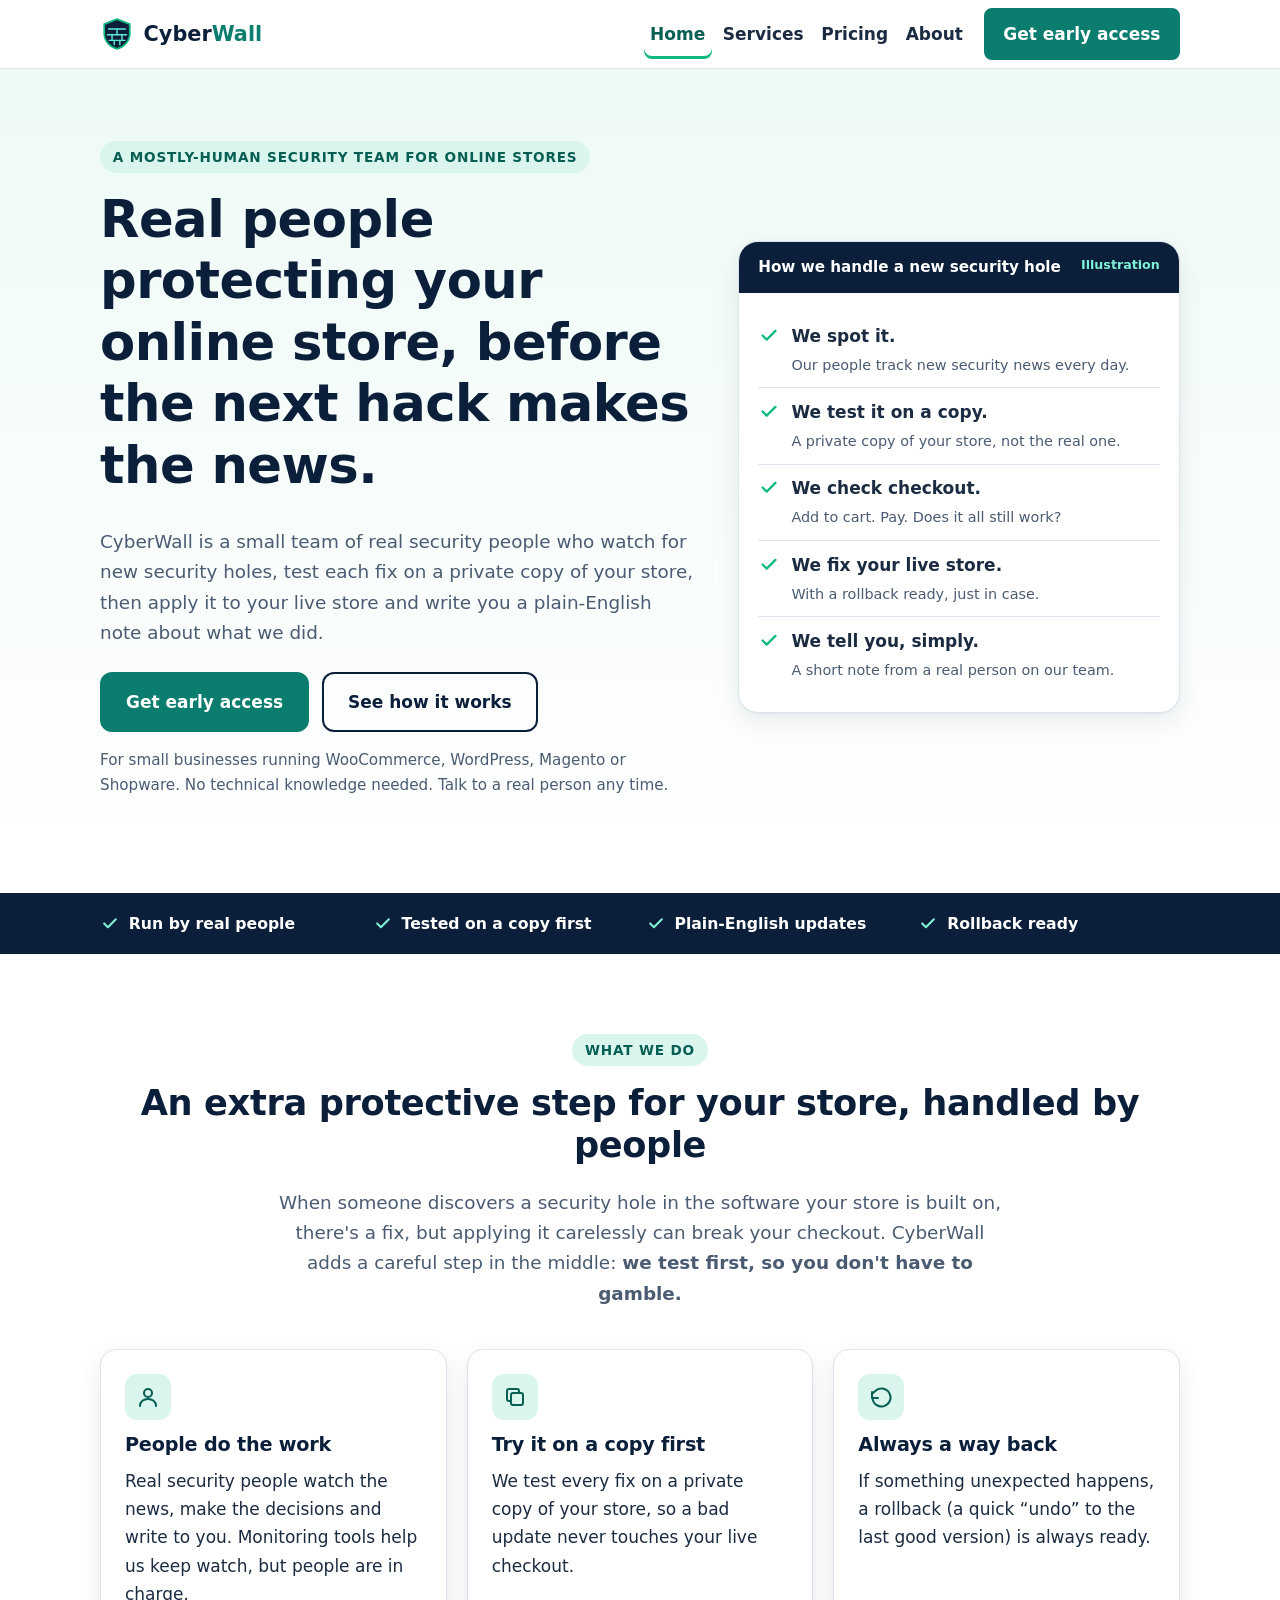
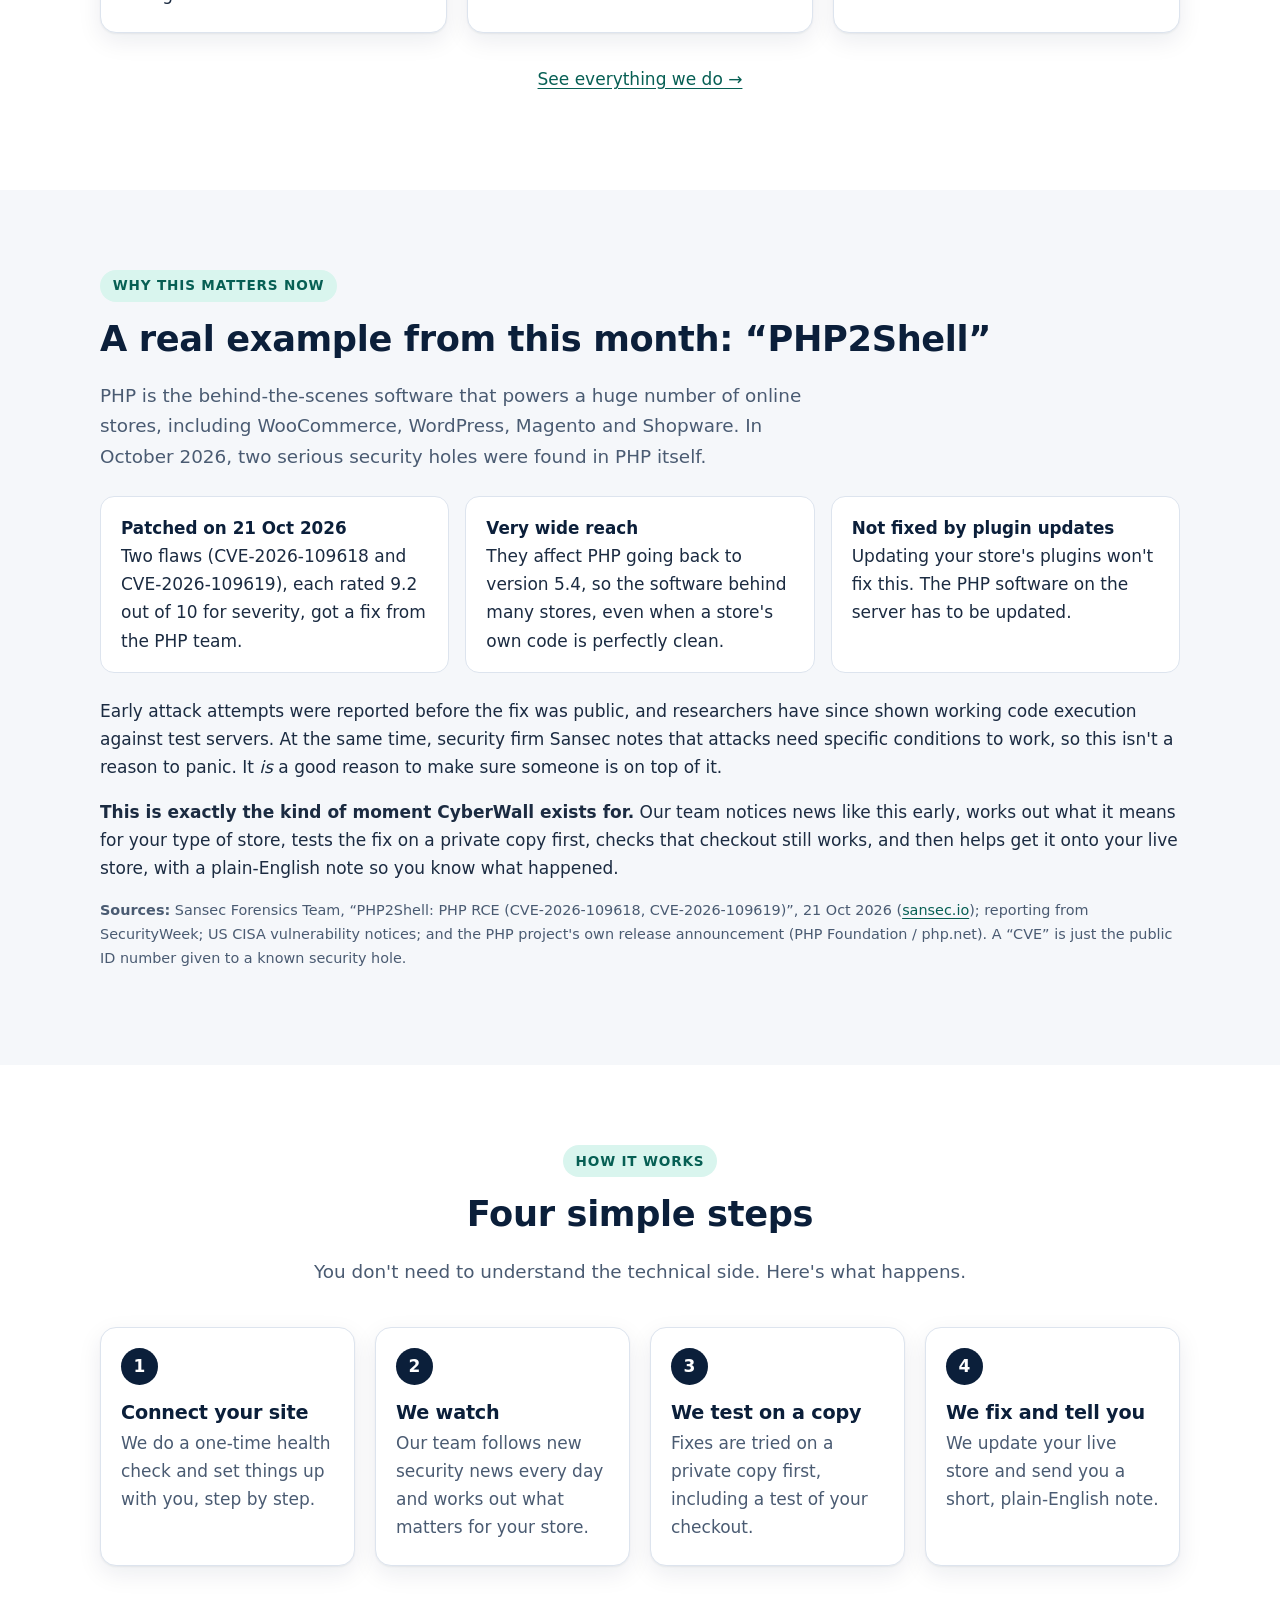
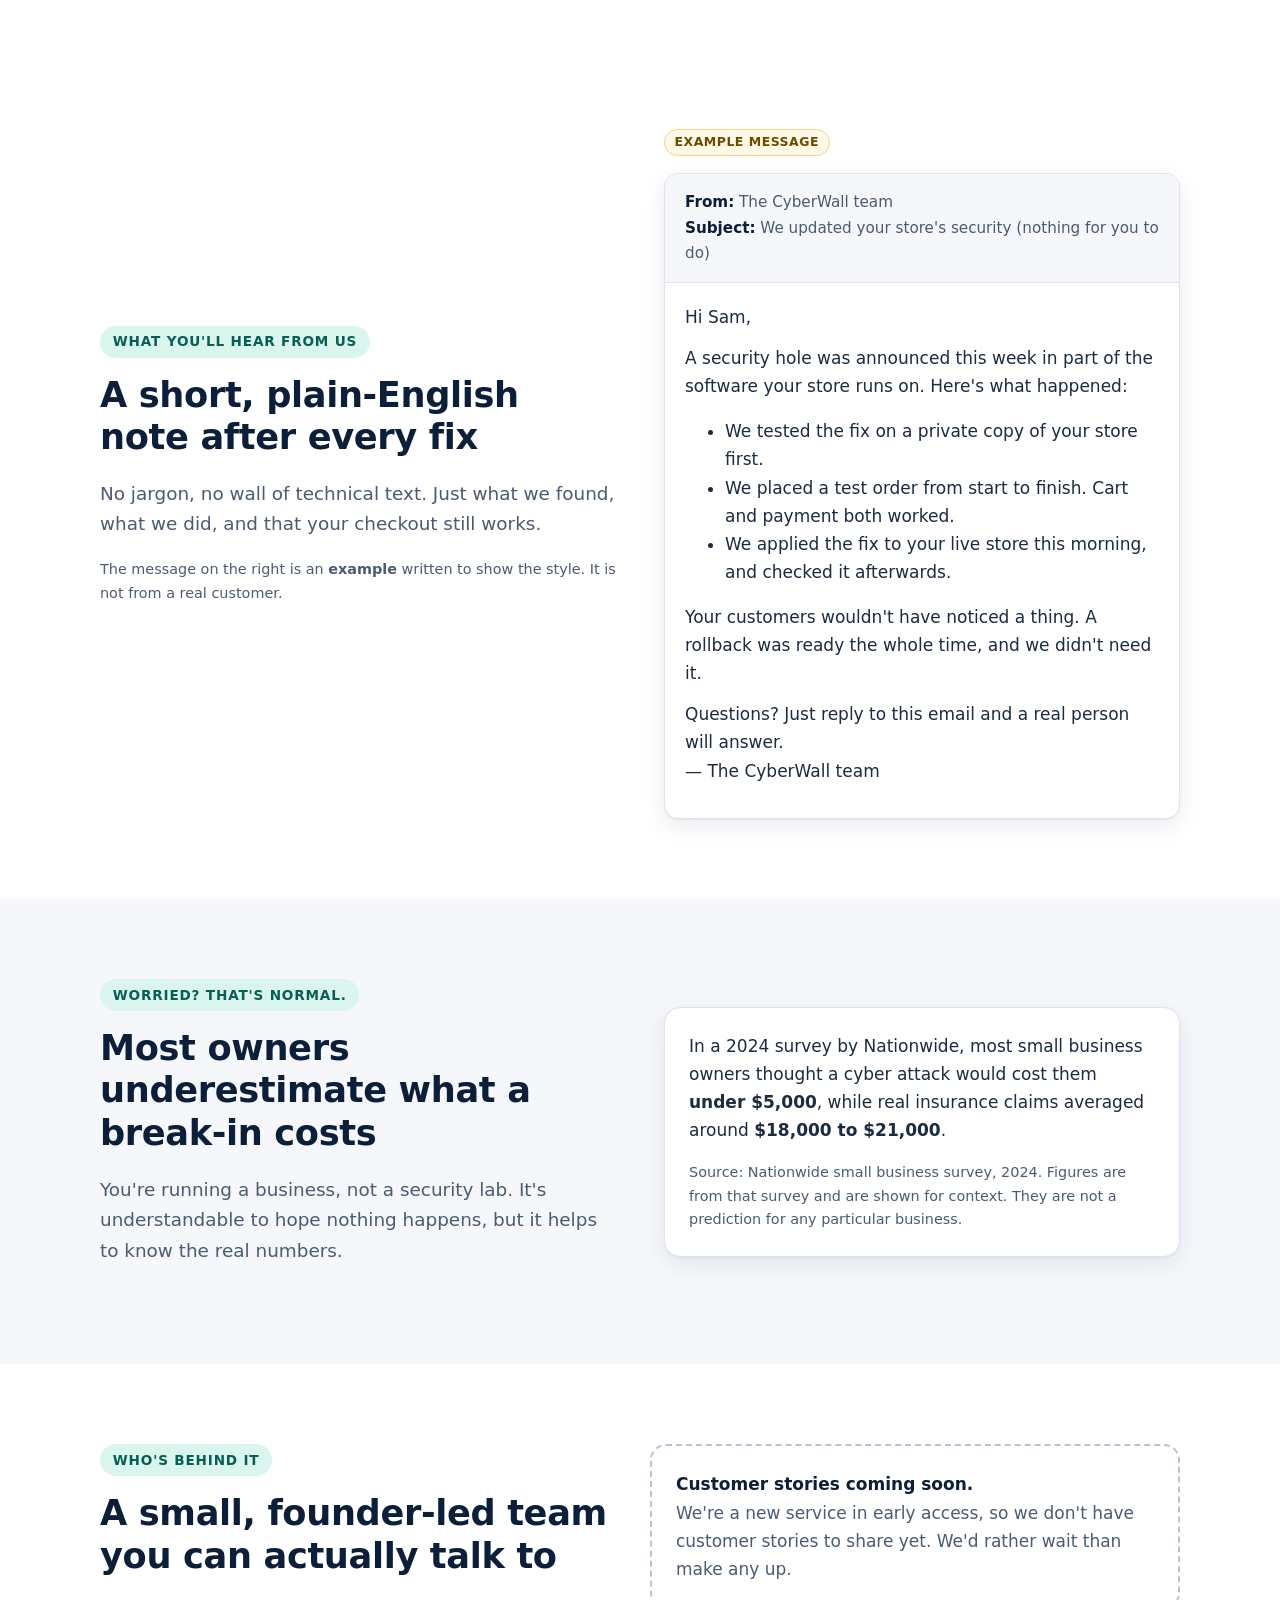
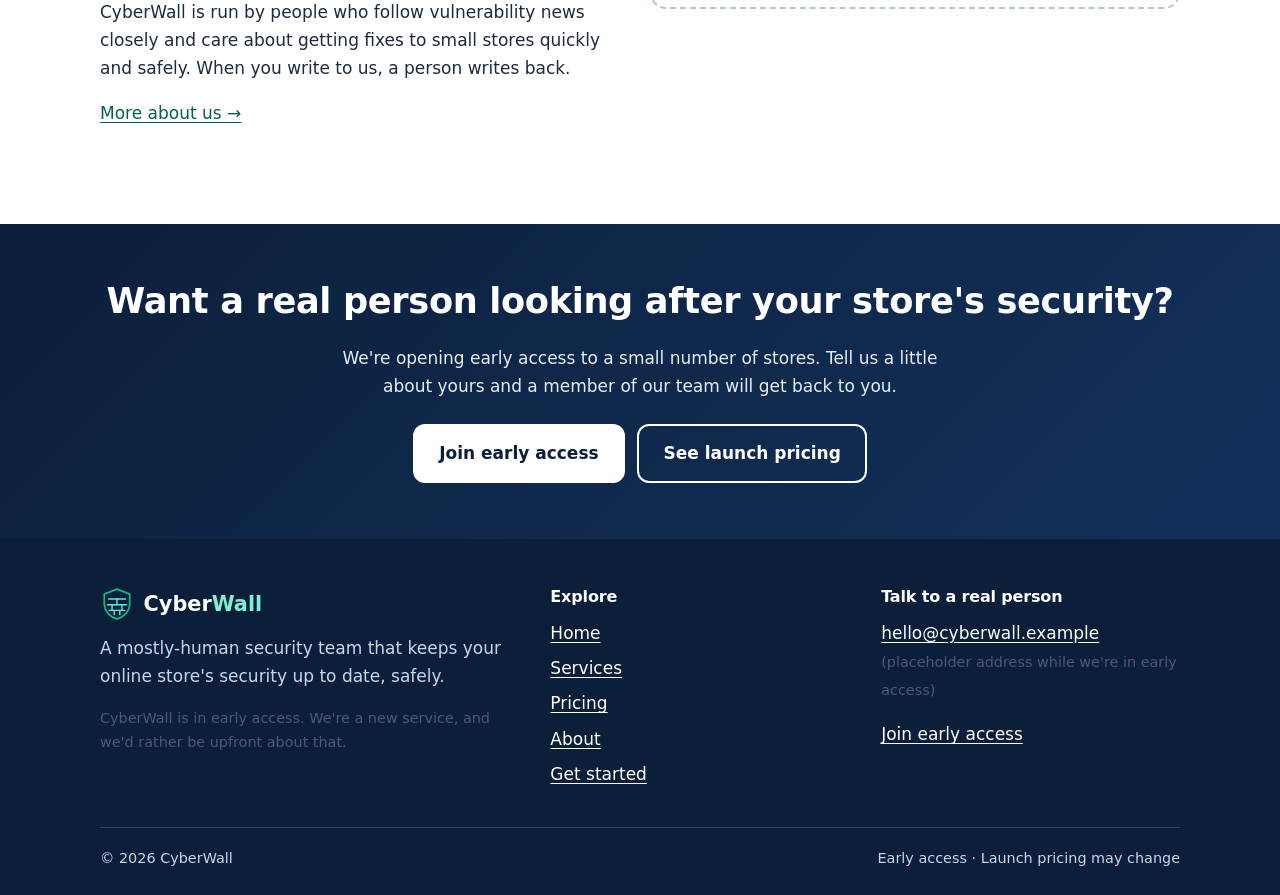
==== index.html @ ea495b9f "Add files via upload Origin" ====
<!DOCTYPE html>
<html lang="en">
<head>
<meta charset="utf-8">
<meta name="viewport" content="width=device-width, initial-scale=1">
<title>CyberWall | Real people protecting your online store</title>
<meta name="description" content="CyberWall is a mostly-human security team for small online stores. We test security fixes on a private copy first, then update your live store and tell you in plain English.">
<meta name="theme-color" content="#0b1f3a">
<meta property="og:type" content="website">
<meta property="og:site_name" content="CyberWall">
<meta property="og:title" content="CyberWall | Real people protecting your online store">
<meta property="og:description" content="CyberWall is a mostly-human security team for small online stores. We test security fixes on a private copy first, then update your live store and tell you in plain English.">
<meta property="og:url" content="https://www.cyberwall.example/index.html">
<meta name="twitter:card" content="summary">
<link rel="icon" href="data:image/svg+xml,%3Csvg xmlns='http://www.w3.org/2000/svg' viewBox='0 0 48 48'%3E%3Cpath d='M24 3 6 10v13c0 11 7.6 19.3 18 22 10.4-2.7 18-11 18-22V10L24 3Z' fill='%230b1f3a' stroke='%2310b981' stroke-width='3'/%3E%3Cpath d='M12 17h24M10.5 25h27M13 33h22M24 17v8M17 25v8M31 25v8M20 33v6M28 33v6' stroke='%235eead4' stroke-width='2' fill='none'/%3E%3C/svg%3E" type="image/svg+xml">
<link rel="stylesheet" href="style.css">
<script src="script.js" defer></script>
</head>
<body>
<a class="skip" href="#main">Skip to main content</a>
<header class="site-header">
  <div class="container bar">
    <a class="brand" href="index.html" aria-label="CyberWall home"><svg viewBox="0 0 48 48" role="img" aria-label="CyberWall logo: a shield made of wall bricks" xmlns="http://www.w3.org/2000/svg"><path d="M24 3 6 10v13c0 11 7.6 19.3 18 22 10.4-2.7 18-11 18-22V10L24 3Z" fill="#0b1f3a"/><g fill="none" stroke="#5eead4" stroke-width="2" stroke-linecap="round"><path d="M12 17h24M10.5 25h27M13 33h22"/><path d="M24 17v8M17 25v8M31 25v8M20 33v6M28 33v6"/></g><path d="M24 3 6 10v13c0 11 7.6 19.3 18 22 10.4-2.7 18-11 18-22V10L24 3Z" fill="none" stroke="#10b981" stroke-width="2.5" stroke-linejoin="round"/></svg><span>Cyber<b>Wall</b></span></a>
    <button class="nav-toggle" type="button" aria-expanded="false" aria-controls="site-nav"><span class="bars" aria-hidden="true"></span> Menu</button>
    <nav id="site-nav" class="nav" aria-label="Main">
        <a href="index.html" aria-current="page">Home</a>
        <a href="services.html">Services</a>
        <a href="pricing.html">Pricing</a>
        <a href="about.html">About</a>
        <a class="btn" href="contact.html">Get early access</a>
    </nav>
  </div>
</header>
<main id="main">
<section class="hero">
  <div class="container hero-grid">
    <div>
      <span class="eyebrow">A mostly-human security team for online stores</span>
      <h1>Real people protecting your online store, before the next hack makes the news.</h1>
      <p class="lead">CyberWall is a small team of real security people who watch for new security holes, test each fix on a private copy of your store, then apply it to your live store and write you a plain-English note about what we did.</p>
      <div class="btn-row">
        <a class="btn" href="contact.html">Get early access</a>
        <a class="btn secondary" href="#how">See how it works</a>
      </div>
      <p class="note">For small businesses running WooCommerce, WordPress, Magento or Shopware. No technical knowledge needed. Talk to a real person any time.</p>
    </div>
    <div class="mock" role="img" aria-label="Illustration: a checklist showing a fix tested on a private copy, checkout checked, applied to the live store, and a note sent to the owner">
      <div class="mock-head"><span>How we handle a new security hole</span><small>Illustration</small></div>
      <div class="mock-body" aria-hidden="true">
        <ul class="checklist">
          <li><svg viewBox="0 0 24 24" fill="none" stroke="currentColor" stroke-width="2.5" stroke-linecap="round" stroke-linejoin="round" aria-hidden="true"><path d="m5 12.5 4.5 4.5L19 7.5"/></svg><span><strong>We spot it.</strong><br><span class="small">Our people track new security news every day.</span></span></li>
          <li><svg viewBox="0 0 24 24" fill="none" stroke="currentColor" stroke-width="2.5" stroke-linecap="round" stroke-linejoin="round" aria-hidden="true"><path d="m5 12.5 4.5 4.5L19 7.5"/></svg><span><strong>We test it on a copy.</strong><br><span class="small">A private copy of your store, not the real one.</span></span></li>
          <li><svg viewBox="0 0 24 24" fill="none" stroke="currentColor" stroke-width="2.5" stroke-linecap="round" stroke-linejoin="round" aria-hidden="true"><path d="m5 12.5 4.5 4.5L19 7.5"/></svg><span><strong>We check checkout.</strong><br><span class="small">Add to cart. Pay. Does it all still work?</span></span></li>
          <li><svg viewBox="0 0 24 24" fill="none" stroke="currentColor" stroke-width="2.5" stroke-linecap="round" stroke-linejoin="round" aria-hidden="true"><path d="m5 12.5 4.5 4.5L19 7.5"/></svg><span><strong>We fix your live store.</strong><br><span class="small">With a rollback ready, just in case.</span></span></li>
          <li><svg viewBox="0 0 24 24" fill="none" stroke="currentColor" stroke-width="2.5" stroke-linecap="round" stroke-linejoin="round" aria-hidden="true"><path d="m5 12.5 4.5 4.5L19 7.5"/></svg><span><strong>We tell you, simply.</strong><br><span class="small">A short note from a real person on our team.</span></span></li>
        </ul>
      </div>
    </div>
  </div>
</section>

<section class="trust" aria-label="What you can count on">
  <div class="container">
    <ul>
      <li><svg viewBox="0 0 24 24" fill="none" stroke="currentColor" stroke-width="2.5" stroke-linecap="round" stroke-linejoin="round" aria-hidden="true"><path d="m5 12.5 4.5 4.5L19 7.5"/></svg> Run by real people</li>
      <li><svg viewBox="0 0 24 24" fill="none" stroke="currentColor" stroke-width="2.5" stroke-linecap="round" stroke-linejoin="round" aria-hidden="true"><path d="m5 12.5 4.5 4.5L19 7.5"/></svg> Tested on a copy first</li>
      <li><svg viewBox="0 0 24 24" fill="none" stroke="currentColor" stroke-width="2.5" stroke-linecap="round" stroke-linejoin="round" aria-hidden="true"><path d="m5 12.5 4.5 4.5L19 7.5"/></svg> Plain-English updates</li>
      <li><svg viewBox="0 0 24 24" fill="none" stroke="currentColor" stroke-width="2.5" stroke-linecap="round" stroke-linejoin="round" aria-hidden="true"><path d="m5 12.5 4.5 4.5L19 7.5"/></svg> Rollback ready</li>
    </ul>
  </div>
</section>

<section class="section" aria-labelledby="what-h">
  <div class="container">
    <div class="center">
      <span class="eyebrow">What we do</span>
      <h2 id="what-h">An extra protective step for your store, handled by people</h2>
      <p class="lead">When someone discovers a security hole in the software your store is built on, there's a fix, but applying it carelessly can break your checkout. CyberWall adds a careful step in the middle: <strong>we test first, so you don't have to gamble.</strong></p>
    </div>
    <div class="grid three" style="margin-top:2.5rem">
      <div class="card"><span class="icon"><svg viewBox="0 0 24 24" fill="none" stroke="currentColor" stroke-width="2" stroke-linecap="round" stroke-linejoin="round" aria-hidden="true"><circle cx="12" cy="8" r="4"/><path d="M4 21c0-4.4 3.6-7 8-7s8 2.6 8 7"/></svg></span><h3>People do the work</h3><p>Real security people watch the news, make the decisions and write to you. Monitoring tools help us keep watch, but people are in charge.</p></div>
      <div class="card"><span class="icon"><svg viewBox="0 0 24 24" fill="none" stroke="currentColor" stroke-width="2" stroke-linecap="round" stroke-linejoin="round" aria-hidden="true"><rect x="8" y="8" width="12" height="12" rx="2"/><path d="M16 8V6a2 2 0 0 0-2-2H6a2 2 0 0 0-2 2v8a2 2 0 0 0 2 2h2"/></svg></span><h3>Try it on a copy first</h3><p>We test every fix on a private copy of your store, so a bad update never touches your live checkout.</p></div>
      <div class="card"><span class="icon"><svg viewBox="0 0 24 24" fill="none" stroke="currentColor" stroke-width="2" stroke-linecap="round" stroke-linejoin="round" aria-hidden="true"><path d="M3 7v6h6"/><path d="M3.5 13A9 9 0 1 0 6 6.3L3 9"/></svg></span><h3>Always a way back</h3><p>If something unexpected happens, a rollback (a quick &ldquo;undo&rdquo; to the last good version) is always ready.</p></div>
    </div>
    <p class="center" style="margin-top:2rem"><a href="services.html">See everything we do &rarr;</a></p>
  </div>
</section>

<section class="section soft" id="why-now" aria-labelledby="why-h">
  <div class="container">
    <span class="eyebrow">Why this matters now</span>
    <h2 id="why-h">A real example from this month: &ldquo;PHP2Shell&rdquo;</h2>
    <p class="lead">PHP is the behind-the-scenes software that powers a huge number of online stores, including WooCommerce, WordPress, Magento and Shopware. In October 2026, two serious security holes were found in PHP itself.</p>
    <div class="facts">
      <div class="fact"><b>Patched on 21 Oct 2026</b>Two flaws (CVE-2026-109618 and CVE-2026-109619), each rated 9.2 out of 10 for severity, got a fix from the PHP team.</div>
      <div class="fact"><b>Very wide reach</b>They affect PHP going back to version 5.4, so the software behind many stores, even when a store's own code is perfectly clean.</div>
      <div class="fact"><b>Not fixed by plugin updates</b>Updating your store's plugins won't fix this. The PHP software on the server has to be updated.</div>
    </div>
    <p>Early attack attempts were reported before the fix was public, and researchers have since shown working code execution against test servers. At the same time, security firm Sansec notes that attacks need specific conditions to work, so this isn't a reason to panic. It <em>is</em> a good reason to make sure someone is on top of it.</p>
    <p><strong>This is exactly the kind of moment CyberWall exists for.</strong> Our team notices news like this early, works out what it means for your type of store, tests the fix on a private copy first, checks that checkout still works, and then helps get it onto your live store, with a plain-English note so you know what happened.</p>
    <p class="small"><strong>Sources:</strong> Sansec Forensics Team, &ldquo;PHP2Shell: PHP RCE (CVE-2026-109618, CVE-2026-109619)&rdquo;, 21 Oct 2026 (<a href="https://sansec.io/research/php2shell" rel="noopener">sansec.io</a>); reporting from SecurityWeek; US CISA vulnerability notices; and the PHP project's own release announcement (PHP Foundation / php.net). A &ldquo;CVE&rdquo; is just the public ID number given to a known security hole.</p>
  </div>
</section>

<section class="section" id="how" aria-labelledby="how-h">
  <div class="container">
    <div class="center">
      <span class="eyebrow">How it works</span>
      <h2 id="how-h">Four simple steps</h2>
      <p class="lead">You don't need to understand the technical side. Here's what happens.</p>
    </div>
    <ol class="steps" style="margin-top:2.5rem">
      <li><h3>Connect your site</h3><p>We do a one-time health check and set things up with you, step by step.</p></li>
      <li><h3>We watch</h3><p>Our team follows new security news every day and works out what matters for your store.</p></li>
      <li><h3>We test on a copy</h3><p>Fixes are tried on a private copy first, including a test of your checkout.</p></li>
      <li><h3>We fix and tell you</h3><p>We update your live store and send you a short, plain-English note.</p></li>
    </ol>
  </div>
</section>

<section class="section" aria-labelledby="sample-h">
  <div class="container split">
    <div>
      <span class="eyebrow">What you'll hear from us</span>
      <h2 id="sample-h">A short, plain-English note after every fix</h2>
      <p class="lead">No jargon, no wall of technical text. Just what we found, what we did, and that your checkout still works.</p>
      <p class="small">The message on the right is an <strong>example</strong> written to show the style. It is not from a real customer.</p>
    </div>
    <div>
      <p><span class="badge">Example message</span></p>
      <article class="email" aria-label="Example update message">
        <div class="meta"><strong>From:</strong> The CyberWall team<br><strong>Subject:</strong> We updated your store's security (nothing for you to do)</div>
        <div class="msg">
          <p>Hi Sam,</p>
          <p>A security hole was announced this week in part of the software your store runs on. Here's what happened:</p>
          <ul>
            <li>We tested the fix on a private copy of your store first.</li>
            <li>We placed a test order from start to finish. Cart and payment both worked.</li>
            <li>We applied the fix to your live store this morning, and checked it afterwards.</li>
          </ul>
          <p>Your customers wouldn't have noticed a thing. A rollback was ready the whole time, and we didn't need it.</p>
          <p>Questions? Just reply to this email and a real person will answer.<br>&mdash; The CyberWall team</p>
        </div>
      </article>
    </div>
  </div>
</section>

<section class="section soft" aria-labelledby="aware-h">
  <div class="container split">
    <div>
      <span class="eyebrow">Worried? That's normal.</span>
      <h2 id="aware-h">Most owners underestimate what a break-in costs</h2>
      <p class="lead">You're running a business, not a security lab. It's understandable to hope nothing happens, but it helps to know the real numbers.</p>
    </div>
    <div class="card">
      <p>In a 2024 survey by Nationwide, most small business owners thought a cyber attack would cost them <strong>under $5,000</strong>, while real insurance claims averaged around <strong>$18,000 to $21,000</strong>.</p>
      <p class="small">Source: Nationwide small business survey, 2024. Figures are from that survey and are shown for context. They are not a prediction for any particular business.</p>
    </div>
  </div>
</section>

<section class="section" aria-labelledby="people-h">
  <div class="container grid two" style="align-items:start">
    <div>
      <span class="eyebrow">Who's behind it</span>
      <h2 id="people-h">A small, founder-led team you can actually talk to</h2>
      <p>CyberWall is run by people who follow vulnerability news closely and care about getting fixes to small stores quickly and safely. When you write to us, a person writes back.</p>
      <p><a href="about.html">More about us &rarr;</a></p>
    </div>
    <div class="placeholder"><strong>Customer stories coming soon.</strong><br>We're a new service in early access, so we don't have customer stories to share yet. We'd rather wait than make any up.</div>
  </div>
</section>

<section class="cta-band" aria-labelledby="cta-h">
  <div class="container">
    <h2 id="cta-h">Want a real person looking after your store's security?</h2>
    <p style="max-width:40rem;margin:0 auto">We're opening early access to a small number of stores. Tell us a little about yours and a member of our team will get back to you.</p>
    <div class="btn-row"><a class="btn light" href="contact.html">Join early access</a><a class="btn secondary" href="pricing.html">See launch pricing</a></div>
  </div>
</section>
</main>
<footer class="site-footer">
  <div class="container">
    <div class="foot-grid">
      <div>
        <a class="brand" href="index.html"><svg viewBox="0 0 48 48" role="img" aria-label="CyberWall logo: a shield made of wall bricks" xmlns="http://www.w3.org/2000/svg"><path d="M24 3 6 10v13c0 11 7.6 19.3 18 22 10.4-2.7 18-11 18-22V10L24 3Z" fill="#0b1f3a"/><g fill="none" stroke="#5eead4" stroke-width="2" stroke-linecap="round"><path d="M12 17h24M10.5 25h27M13 33h22"/><path d="M24 17v8M17 25v8M31 25v8M20 33v6M28 33v6"/></g><path d="M24 3 6 10v13c0 11 7.6 19.3 18 22 10.4-2.7 18-11 18-22V10L24 3Z" fill="none" stroke="#10b981" stroke-width="2.5" stroke-linejoin="round"/></svg><span>Cyber<b>Wall</b></span></a>
        <p style="margin-top:.8rem;max-width:26rem">A mostly-human security team that keeps your online store's security up to date, safely.</p>
        <p class="small">CyberWall is in early access. We're a new service, and we'd rather be upfront about that.</p>
      </div>
      <nav aria-label="Footer">
        <h2>Explore</h2>
        <ul>
          <li><a href="index.html">Home</a></li>
          <li><a href="services.html">Services</a></li>
          <li><a href="pricing.html">Pricing</a></li>
          <li><a href="about.html">About</a></li>
          <li><a href="contact.html">Get started</a></li>
        </ul>
      </nav>
      <div>
        <h2>Talk to a real person</h2>
        <p><a href="mailto:hello@cyberwall.example">hello@cyberwall.example</a><br><span class="small">(placeholder address while we're in early access)</span></p>
        <p><a href="contact.html">Join early access</a></p>
      </div>
    </div>
    <div class="legal"><span>&copy; 2026 CyberWall</span><span>Early access &middot; Launch pricing may change</span></div>
  </div>
</footer>
</body>
</html>
---- style.css ----
/* CyberWall — shared styles. Mobile-first, no dependencies. */
:root{
  --navy:#0b1f3a; --navy-2:#13315c; --ink:#1b2b41; --muted:#4a5b72;
  --teal:#0a7d6e; --teal-dark:#075f54; --emerald:#10b981; --mint:#d9f5ee; --mint-2:#eefaf6;
  --bg:#ffffff; --bg-soft:#f5f7fa; --line:#dde4ee; --warn-bg:#fff8e6; --warn-line:#f0d58a;
  --radius:16px; --shadow:0 1px 2px rgba(11,31,58,.06),0 8px 24px rgba(11,31,58,.08);
  --font:system-ui,-apple-system,"Segoe UI",Roboto,"Helvetica Neue",Arial,sans-serif;
}
*,*::before,*::after{box-sizing:border-box}
html{scroll-behavior:smooth;-webkit-text-size-adjust:100%}
@media (prefers-reduced-motion:reduce){html{scroll-behavior:auto}*{transition:none!important;animation:none!important}}
body{margin:0;font-family:var(--font);color:var(--ink);background:var(--bg);line-height:1.65;font-size:1.0625rem}
img,svg{max-width:100%;height:auto}
a{color:var(--teal-dark);text-underline-offset:3px}
a:hover{color:var(--navy)}
:focus-visible{outline:3px solid #f5b301;outline-offset:3px;border-radius:6px}
h1,h2,h3{color:var(--navy);line-height:1.2;margin:0 0 .6em;letter-spacing:-.01em}
h1{font-size:clamp(2rem,6vw,3.2rem)}
h2{font-size:clamp(1.55rem,4vw,2.2rem)}
h3{font-size:1.2rem}
p{margin:0 0 1em}
.container{width:100%;max-width:1120px;margin:0 auto;padding:0 1.25rem}
.section{padding:3.5rem 0}
.section.soft{background:var(--bg-soft)}
.section.navy{background:var(--navy);color:#e6edf7}
.section.navy h2,.section.navy h3{color:#fff}
.section.navy a{color:#7ff0d6}
.lead{font-size:1.15rem;color:var(--muted);max-width:46rem}
.center{text-align:center}.center .lead{margin-left:auto;margin-right:auto}
.eyebrow{display:inline-block;font-weight:700;font-size:.85rem;letter-spacing:.06em;text-transform:uppercase;color:var(--teal-dark);background:var(--mint);padding:.3rem .8rem;border-radius:999px;margin-bottom:1rem}
.navy .eyebrow{background:rgba(127,240,214,.15);color:#7ff0d6}
.skip{position:absolute;left:-999px;top:0;background:var(--navy);color:#fff;padding:.7rem 1rem;z-index:100}
.skip:focus{left:0}

/* Header */
.site-header{position:sticky;top:0;z-index:50;background:rgba(255,255,255,.96);backdrop-filter:blur(8px);border-bottom:1px solid var(--line)}
.bar{display:flex;align-items:center;justify-content:space-between;min-height:68px;gap:1rem}
.brand{display:flex;align-items:center;gap:.6rem;font-weight:800;font-size:1.3rem;color:var(--navy);text-decoration:none}
.brand svg{width:34px;height:34px;flex:none}
.brand span b{color:var(--teal)}
.nav-toggle{display:none;background:none;border:1px solid var(--line);border-radius:10px;padding:.5rem .8rem;font:inherit;font-weight:600;color:var(--navy);cursor:pointer}
.js .nav-toggle{display:inline-flex;align-items:center;gap:.5rem}
.nav-toggle .bars{width:18px;height:2px;background:var(--navy);position:relative;display:inline-block}
.nav-toggle .bars::before,.nav-toggle .bars::after{content:"";position:absolute;left:0;width:18px;height:2px;background:var(--navy)}
.nav-toggle .bars::before{top:-6px}.nav-toggle .bars::after{top:6px}
.nav{display:flex;flex-direction:column;gap:.25rem;width:100%;order:3;padding-bottom:1rem}
.js .nav{display:none}
.js .nav.open{display:flex}
.bar{flex-wrap:wrap}
.nav a{padding:.7rem .4rem;text-decoration:none;color:var(--ink);font-weight:600;border-radius:8px}
.nav a:hover{color:var(--teal-dark);background:var(--bg-soft)}
.nav a[aria-current="page"]{color:var(--teal-dark);box-shadow:inset 0 -3px 0 var(--emerald)}
.nav .btn{margin-top:.4rem;text-align:center}

/* Buttons */
.btn{display:inline-block;background:var(--teal);color:#fff;font-weight:700;padding:.85rem 1.5rem;border-radius:12px;text-decoration:none;border:2px solid var(--teal);font:inherit;font-weight:700;cursor:pointer;transition:background .15s,transform .15s}
.btn:hover{background:var(--teal-dark);border-color:var(--teal-dark);color:#fff;transform:translateY(-1px)}
.btn.secondary{background:transparent;color:var(--navy);border-color:var(--navy)}
.btn.secondary:hover{background:var(--navy);color:#fff}
.navy .btn.secondary,.cta-band .btn.secondary{color:#fff;border-color:#fff}
.navy .btn.secondary:hover,.cta-band .btn.secondary:hover{background:#fff;color:var(--navy)}
.btn.light{background:#fff;color:var(--navy);border-color:#fff}
.btn.light:hover{background:var(--mint);color:var(--navy);border-color:var(--mint)}
.btn-row{display:flex;flex-wrap:wrap;gap:.8rem;margin-top:1.5rem}
.nav .btn{color:#fff}.nav .btn:hover{background:var(--teal-dark);color:#fff}

/* Hero */
.hero{background:linear-gradient(180deg,var(--mint-2),#fff);padding:3rem 0 3.5rem}
.hero-grid{display:grid;gap:2.5rem;align-items:center}
.hero p.lead{margin-bottom:0}
.hero .note{font-size:.95rem;color:var(--muted);margin-top:1rem}
.page-hero{background:linear-gradient(180deg,var(--mint-2),#fff);padding:3rem 0 2rem}
.page-hero h1{font-size:clamp(1.9rem,5vw,2.8rem)}

/* Cards & grids */
.grid{display:grid;gap:1.25rem}
.card{background:#fff;border:1px solid var(--line);border-radius:var(--radius);padding:1.5rem;box-shadow:var(--shadow)}
.card h3{margin-top:.2rem}
.card p:last-child{margin-bottom:0}
.icon{width:46px;height:46px;border-radius:12px;background:var(--mint);color:var(--teal-dark);display:grid;place-items:center;margin-bottom:.8rem}
.icon svg{width:24px;height:24px}
.trust{background:var(--navy);color:#fff;padding:1.1rem 0}
.trust ul{list-style:none;margin:0;padding:0;display:grid;gap:.7rem;grid-template-columns:1fr 1fr}
.trust li{display:flex;gap:.55rem;align-items:center;font-weight:600;font-size:.98rem}
.trust svg{width:20px;height:20px;color:#7ff0d6;flex:none}

/* Steps */
.steps{counter-reset:s;list-style:none;margin:0;padding:0;display:grid;gap:1.25rem}
.steps li{counter-increment:s;background:#fff;border:1px solid var(--line);border-radius:var(--radius);padding:1.5rem 1.5rem 1.5rem 4.4rem;position:relative;box-shadow:var(--shadow)}
.steps li::before{content:counter(s);position:absolute;left:1.2rem;top:1.4rem;width:2.3rem;height:2.3rem;border-radius:50%;background:var(--navy);color:#fff;font-weight:800;display:grid;place-items:center}
.steps h3{margin-bottom:.3rem}.steps p{margin:0;color:var(--muted)}

/* Hero card + notification */
.mock{background:#fff;border:1px solid var(--line);border-radius:20px;box-shadow:var(--shadow);overflow:hidden}
.mock-head{background:var(--navy);color:#fff;padding:.8rem 1.2rem;font-weight:700;display:flex;justify-content:space-between;gap:1rem;font-size:.95rem}
.mock-head small{font-weight:600;color:#7ff0d6}
.mock-body{padding:1.2rem}
.checklist{list-style:none;margin:0;padding:0}
.checklist li{display:flex;gap:.7rem;padding:.6rem 0;border-bottom:1px solid var(--line);align-items:flex-start}
.checklist li:last-child{border-bottom:0}
.checklist svg{width:22px;height:22px;color:var(--emerald);flex:none;margin-top:2px}
.badge{display:inline-block;font-size:.78rem;font-weight:700;letter-spacing:.04em;text-transform:uppercase;background:var(--warn-bg);color:#6b4b00;border:1px solid var(--warn-line);padding:.15rem .6rem;border-radius:999px}
.email{border:1px solid var(--line);border-radius:14px;background:#fff;box-shadow:var(--shadow);overflow:hidden}
.email .meta{background:var(--bg-soft);padding:1rem 1.25rem;border-bottom:1px solid var(--line);font-size:.95rem;color:var(--muted)}
.email .meta strong{color:var(--navy)}
.email .msg{padding:1.25rem}
.email .msg p{margin-bottom:.8em}

/* Callouts */
.callout{border-left:5px solid var(--emerald);background:var(--mint-2);padding:1.1rem 1.3rem;border-radius:0 12px 12px 0}
.callout.warn{border-color:#e0a800;background:var(--warn-bg)}
.facts{display:grid;gap:1rem;margin:1.5rem 0}
.fact{background:#fff;border:1px solid var(--line);border-radius:14px;padding:1.1rem 1.25rem}
.fact b{display:block;color:var(--navy);font-size:1.05rem}
.small{font-size:.9rem;color:var(--muted)}
.navy .small{color:#b8c6dc}
.placeholder{border:2px dashed #b6c3d6;border-radius:var(--radius);padding:1.5rem;background:#fff;color:var(--muted)}
.placeholder strong{color:var(--navy)}

/* Pricing */
.plans{display:grid;gap:1.5rem;align-items:stretch}
.plan{position:relative;display:flex;flex-direction:column}
.plan.popular{border:2px solid var(--teal)}
.plan .tag{position:absolute;top:-14px;left:1.5rem;background:var(--teal);color:#fff;font-weight:700;font-size:.82rem;padding:.25rem .8rem;border-radius:999px}
.price{font-size:2.4rem;font-weight:800;color:var(--navy);line-height:1}
.price small{font-size:1rem;font-weight:600;color:var(--muted)}
.setup{color:var(--muted);margin:.4rem 0 1rem}
.plan ul{list-style:none;padding:0;margin:0 0 1.5rem;flex:1}
.plan li{padding:.4rem 0 .4rem 1.8rem;position:relative}
.plan li::before{content:"";position:absolute;left:0;top:.75rem;width:.9rem;height:.5rem;border-left:3px solid var(--emerald);border-bottom:3px solid var(--emerald);transform:rotate(-45deg)}
.plan .btn{text-align:center}

/* FAQ */
.faq details{background:#fff;border:1px solid var(--line);border-radius:14px;margin-bottom:.8rem;padding:0 1.25rem}
.faq summary{cursor:pointer;font-weight:700;color:var(--navy);padding:1.1rem 0;list-style:none;display:flex;justify-content:space-between;gap:1rem}
.faq summary::-webkit-details-marker{display:none}
.faq summary::after{content:"+";font-size:1.5rem;line-height:1;color:var(--teal)}
.faq details[open] summary::after{content:"\2212"}
.faq details p{color:var(--muted)}

/* CTA band */
.cta-band{background:linear-gradient(135deg,var(--navy),var(--navy-2));color:#e6edf7;padding:3.5rem 0;text-align:center}
.cta-band h2{color:#fff}
.cta-band .btn-row{justify-content:center}

/* Form */
.form-card{max-width:640px}
.field{margin-bottom:1.1rem}
label,.legend{display:block;font-weight:700;color:var(--navy);margin-bottom:.35rem}
.hint{font-weight:400;color:var(--muted);font-size:.9rem}
input,select,textarea{width:100%;font:inherit;color:var(--ink);padding:.75rem .9rem;border:1.5px solid #8b9bb2;border-radius:10px;background:#fff}
textarea{min-height:120px;resize:vertical}
input:focus-visible,select:focus-visible,textarea:focus-visible{outline:3px solid #f5b301;outline-offset:1px;border-color:var(--navy)}
.field.invalid input,.field.invalid select,.field.invalid textarea{border-color:#b42318}
.error{color:#b42318;font-size:.92rem;font-weight:600;margin:.3rem 0 0;min-height:0}
.checkrow{display:flex;gap:.7rem;align-items:flex-start}
.checkrow input{width:1.2rem;height:1.2rem;margin-top:.3rem;flex:none}
.checkrow label{font-weight:400;color:var(--ink);margin:0}
.success{border:2px solid var(--emerald);background:var(--mint-2);border-radius:var(--radius);padding:1.5rem}
.success h2{font-size:1.5rem}
[hidden]{display:none!important}
.contact-grid{display:grid;gap:2rem}

/* Footer */
.site-footer{background:var(--navy);color:#c9d6ea;padding:3rem 0 1.5rem}
.site-footer a{color:#fff}
.foot-grid{display:grid;gap:2rem}
.site-footer h2{color:#fff;font-size:1rem;margin-bottom:.8rem}
.site-footer ul{list-style:none;margin:0;padding:0}
.site-footer li{margin-bottom:.45rem}
.site-footer .brand{color:#fff}.site-footer .brand span b{color:#7ff0d6}
.legal{border-top:1px solid rgba(255,255,255,.15);margin-top:2rem;padding-top:1.2rem;font-size:.9rem;display:flex;flex-direction:column;gap:.4rem}

/* Larger screens */
@media (min-width:600px){
  .trust ul{grid-template-columns:repeat(4,1fr)}
  .facts{grid-template-columns:repeat(3,1fr)}
  .grid.two{grid-template-columns:repeat(2,1fr)}
  .grid.three{grid-template-columns:repeat(2,1fr)}
}
@media (min-width:900px){
  .section{padding:5rem 0}
  .hero{padding:4.5rem 0 5rem}
  .hero-grid{grid-template-columns:1.15fr .85fr}
  .grid.three{grid-template-columns:repeat(3,1fr)}
  .plans{grid-template-columns:repeat(3,1fr)}
  .steps{grid-template-columns:repeat(4,1fr)}
  .steps li{padding:4.6rem 1.25rem 1.5rem}
  .steps li::before{left:1.25rem;top:1.25rem}
  .contact-grid{grid-template-columns:1.3fr .7fr}
  .foot-grid{grid-template-columns:1.4fr 1fr 1fr}
  .legal{flex-direction:row;justify-content:space-between}
  .js .nav-toggle{display:none}
  .js .nav,.nav{display:flex;flex-direction:row;align-items:center;width:auto;order:0;padding:0;gap:.3rem}
  .nav .btn{margin:0 0 0 .6rem;padding:.6rem 1.1rem}
  .split{display:grid;grid-template-columns:1fr 1fr;gap:3rem;align-items:center}
}
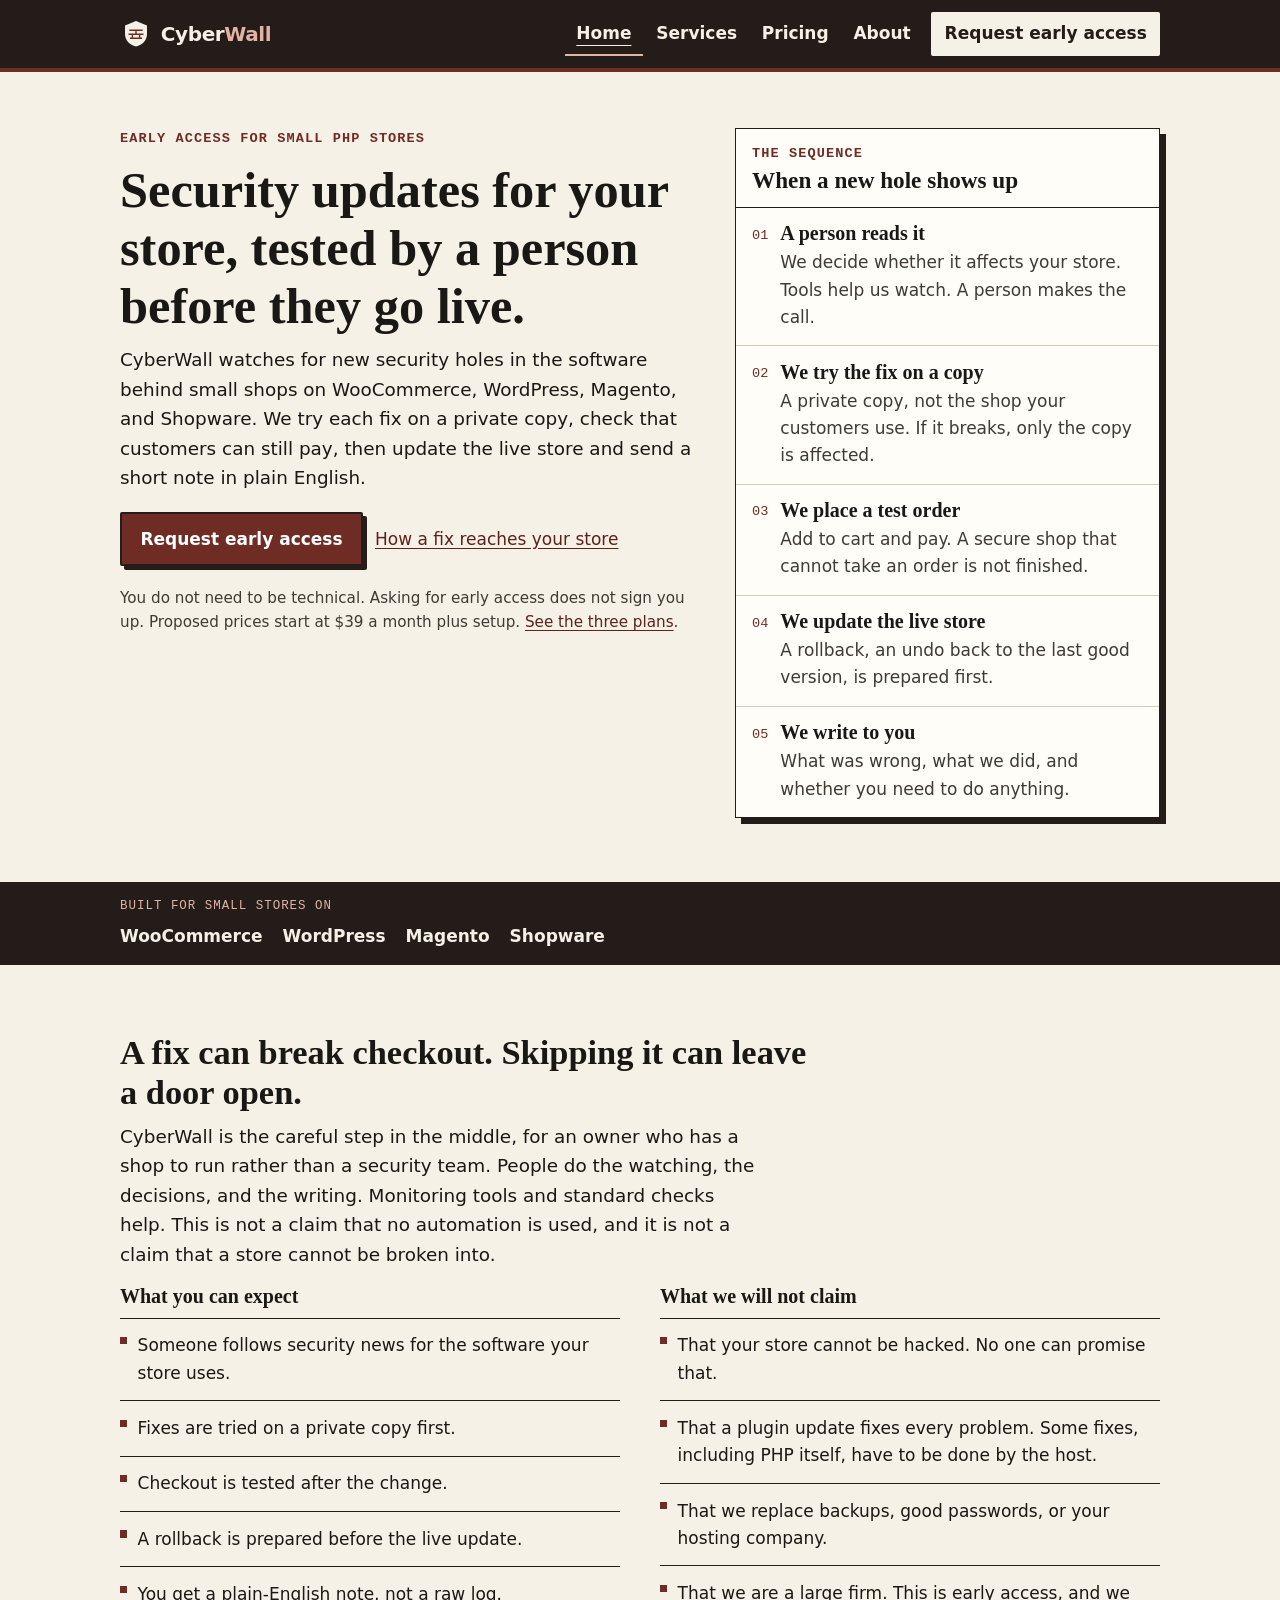
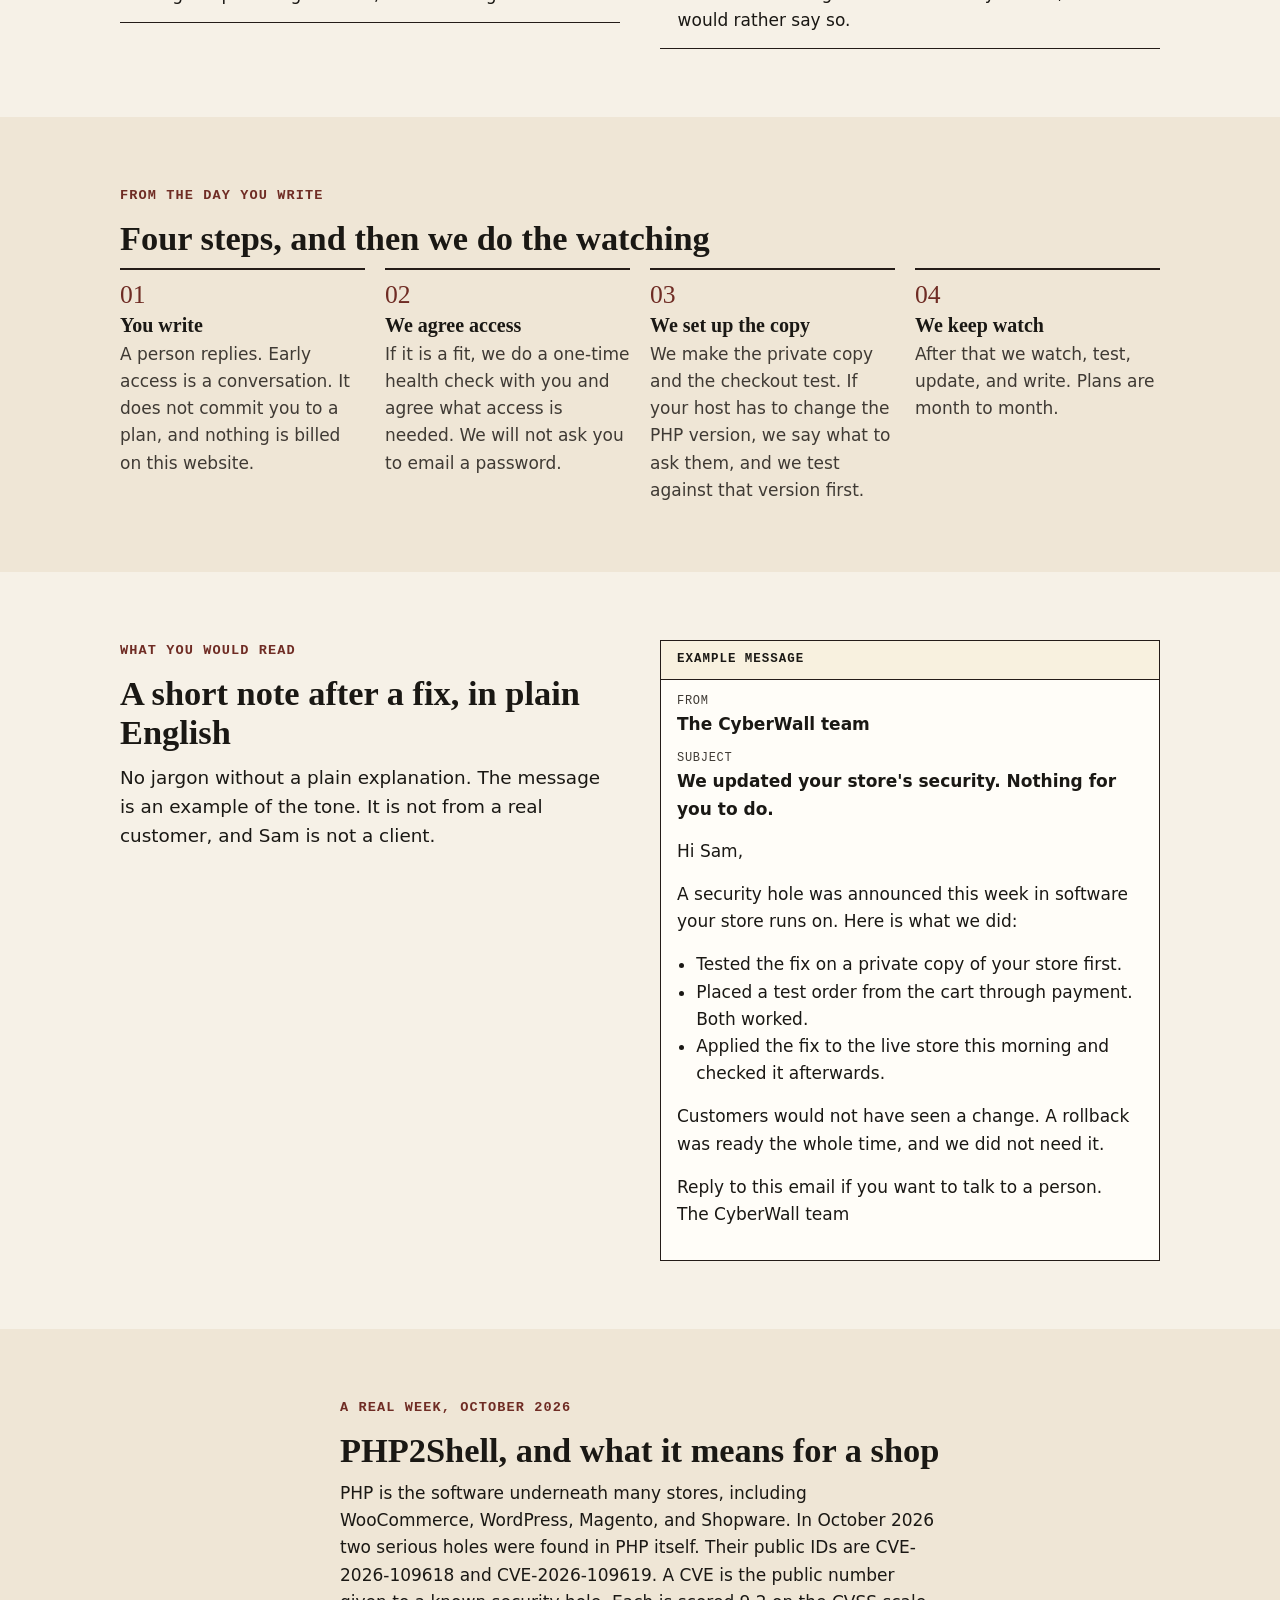
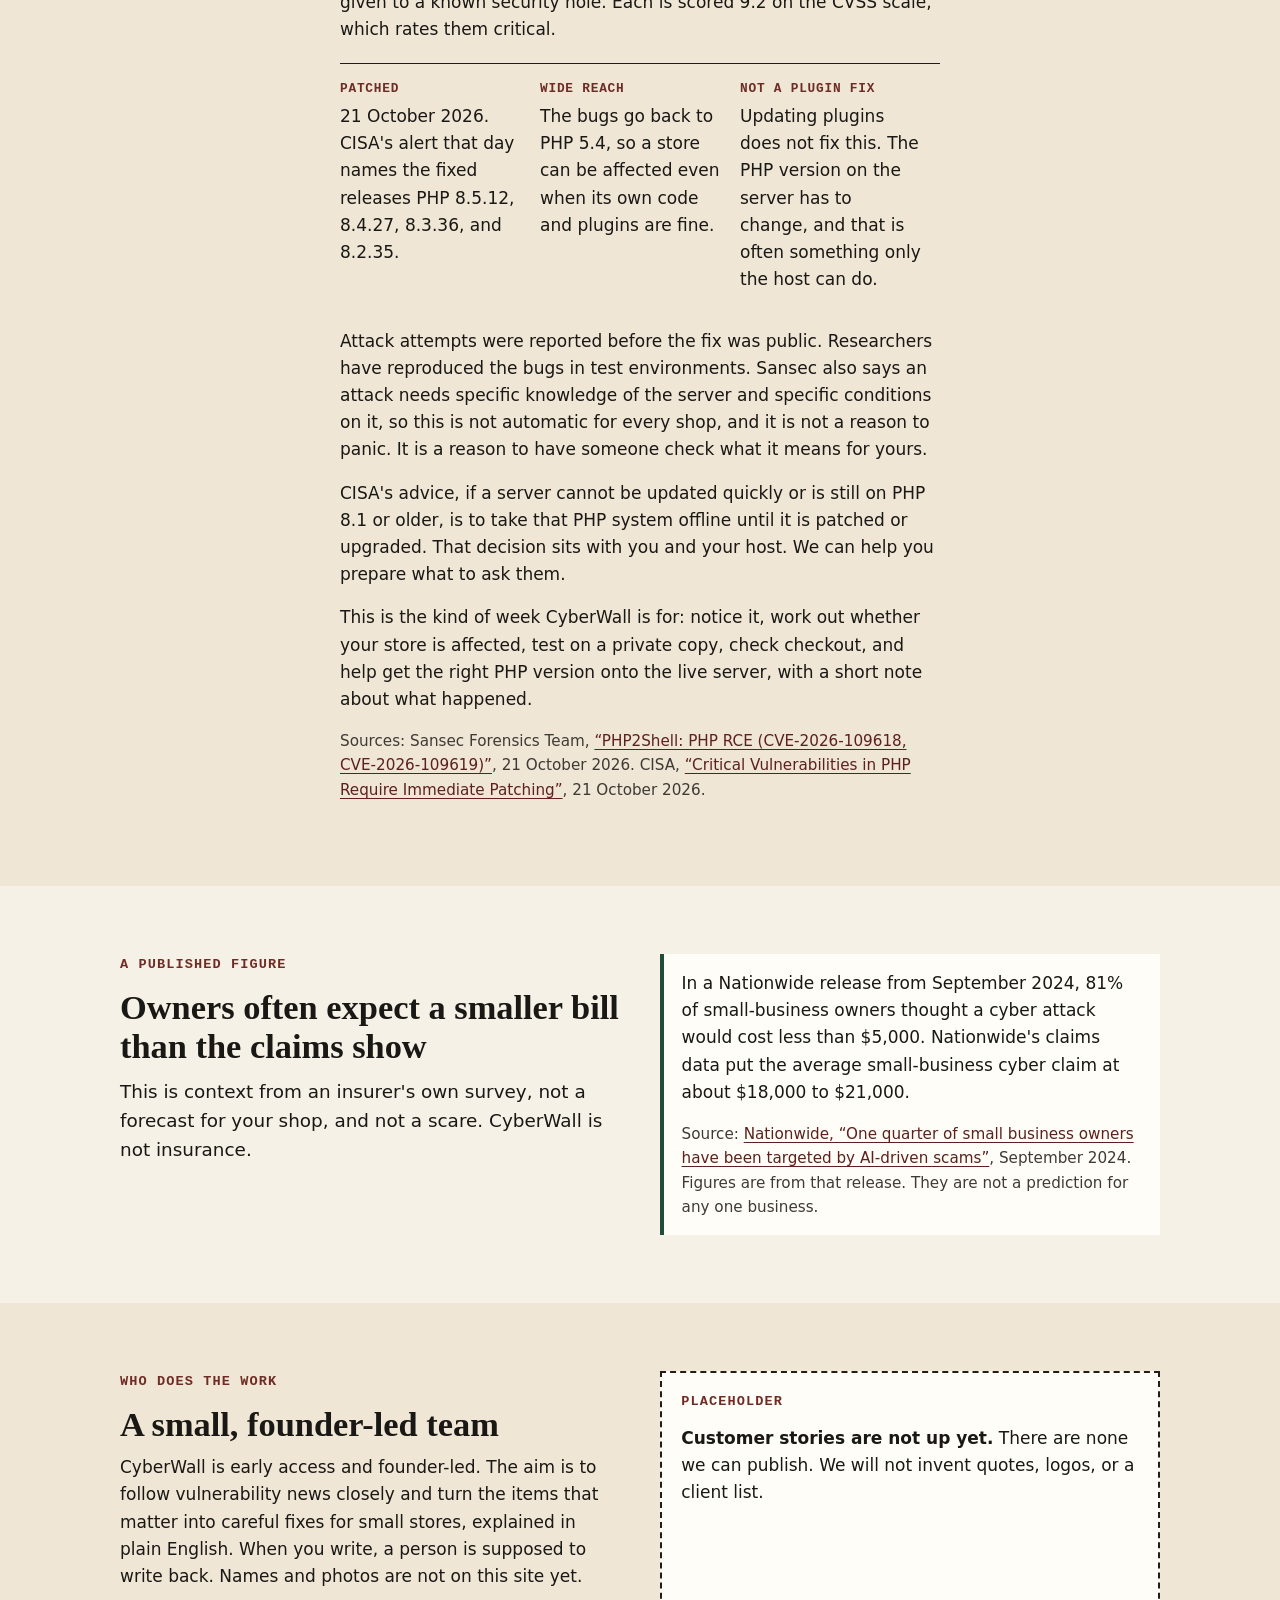
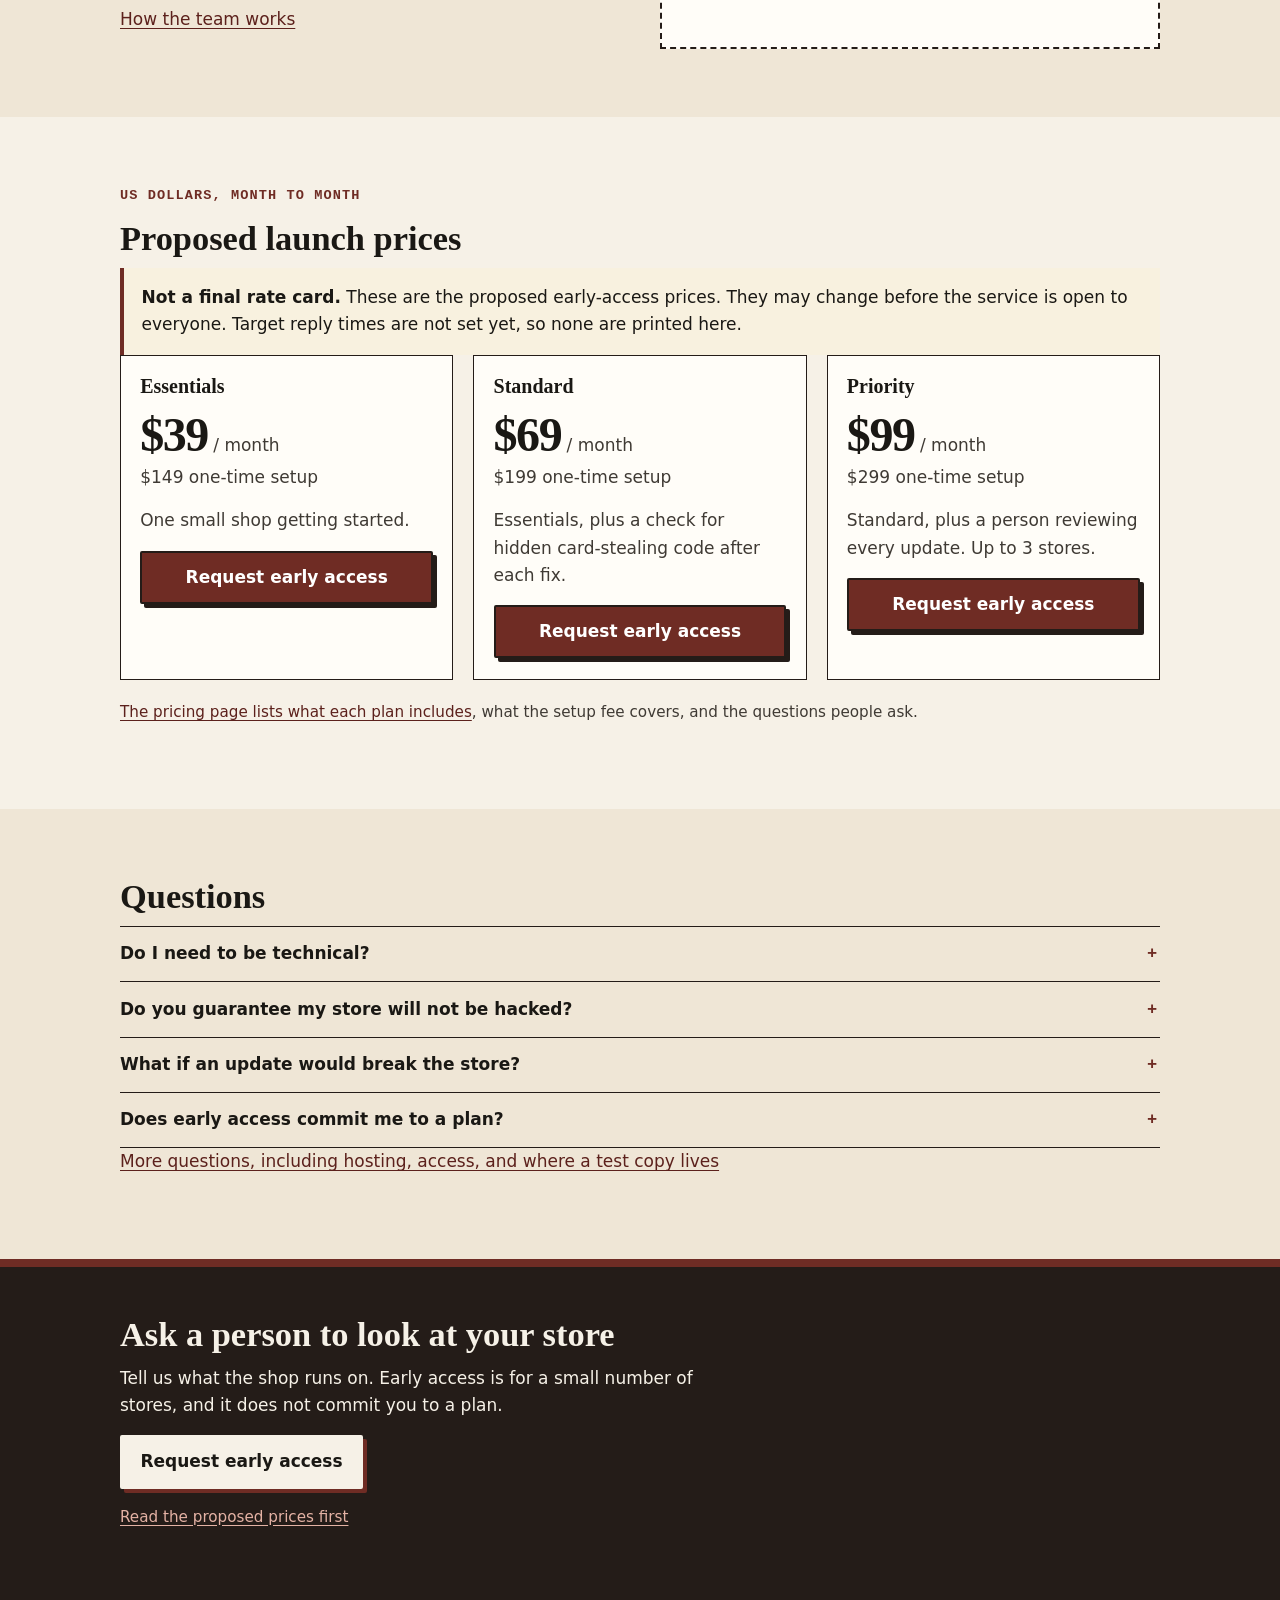
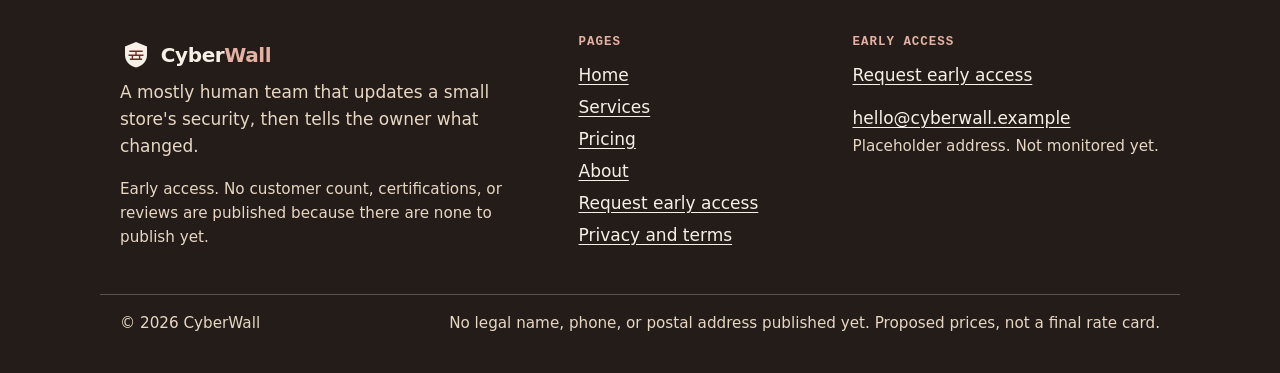
==== commit 10a5be58: "Redesign the early-access site around one honest conversion path. Replace the generic card layout wi" ====
--- a/index.html
+++ b/index.html
@@ -3,208 +3,309 @@
 <head>
 <meta charset="utf-8">
 <meta name="viewport" content="width=device-width, initial-scale=1">
-<title>CyberWall | Real people protecting your online store</title>
-<meta name="description" content="CyberWall is a mostly-human security team for small online stores. We test security fixes on a private copy first, then update your live store and tell you in plain English.">
-<meta name="theme-color" content="#0b1f3a">
+<title>CyberWall | Store security updates, tested first</title>
+<meta name="description" content="CyberWall is a mostly human team for WooCommerce, WordPress, Magento, and Shopware stores. We test each fix on a private copy, then update the live store.">
+<link rel="canonical" href="https://www.cyberwall.example/">
+<meta name="color-scheme" content="light">
+<meta name="theme-color" content="#241c18">
+<meta name="referrer" content="strict-origin-when-cross-origin">
 <meta property="og:type" content="website">
 <meta property="og:site_name" content="CyberWall">
-<meta property="og:title" content="CyberWall | Real people protecting your online store">
-<meta property="og:description" content="CyberWall is a mostly-human security team for small online stores. We test security fixes on a private copy first, then update your live store and tell you in plain English.">
-<meta property="og:url" content="https://www.cyberwall.example/index.html">
-<meta name="twitter:card" content="summary">
-<link rel="icon" href="data:image/svg+xml,%3Csvg xmlns='http://www.w3.org/2000/svg' viewBox='0 0 48 48'%3E%3Cpath d='M24 3 6 10v13c0 11 7.6 19.3 18 22 10.4-2.7 18-11 18-22V10L24 3Z' fill='%230b1f3a' stroke='%2310b981' stroke-width='3'/%3E%3Cpath d='M12 17h24M10.5 25h27M13 33h22M24 17v8M17 25v8M31 25v8M20 33v6M28 33v6' stroke='%235eead4' stroke-width='2' fill='none'/%3E%3C/svg%3E" type="image/svg+xml">
+<meta property="og:title" content="CyberWall | Store security updates, tested first">
+<meta property="og:description" content="CyberWall is a mostly human team for WooCommerce, WordPress, Magento, and Shopware stores. We test each fix on a private copy, then update the live store.">
+<meta property="og:url" content="https://www.cyberwall.example/">
+<meta property="og:image" content="https://www.cyberwall.example/og.png">
+<meta property="og:image:width" content="1200">
+<meta property="og:image:height" content="630">
+<meta property="og:image:alt" content="CyberWall. Security updates for small online stores, tested by a person first.">
+<meta name="twitter:card" content="summary_large_image">
+<meta name="twitter:title" content="CyberWall | Store security updates, tested first">
+<meta name="twitter:description" content="CyberWall is a mostly human team for WooCommerce, WordPress, Magento, and Shopware stores. We test each fix on a private copy, then update the live store.">
+<meta name="twitter:image" content="https://www.cyberwall.example/og.png">
+<meta name="twitter:image:alt" content="CyberWall. Security updates for small online stores, tested by a person first.">
+<link rel="icon" href="favicon.svg" type="image/svg+xml">
+<link rel="icon" href="favicon-32.png" sizes="32x32" type="image/png">
+<link rel="apple-touch-icon" href="apple-touch-icon.png">
 <link rel="stylesheet" href="style.css">
-<script src="script.js" defer></script>
+<script src="script.js"></script>
 </head>
 <body>
 <a class="skip" href="#main">Skip to main content</a>
 <header class="site-header">
   <div class="container bar">
-    <a class="brand" href="index.html" aria-label="CyberWall home"><svg viewBox="0 0 48 48" role="img" aria-label="CyberWall logo: a shield made of wall bricks" xmlns="http://www.w3.org/2000/svg"><path d="M24 3 6 10v13c0 11 7.6 19.3 18 22 10.4-2.7 18-11 18-22V10L24 3Z" fill="#0b1f3a"/><g fill="none" stroke="#5eead4" stroke-width="2" stroke-linecap="round"><path d="M12 17h24M10.5 25h27M13 33h22"/><path d="M24 17v8M17 25v8M31 25v8M20 33v6M28 33v6"/></g><path d="M24 3 6 10v13c0 11 7.6 19.3 18 22 10.4-2.7 18-11 18-22V10L24 3Z" fill="none" stroke="#10b981" stroke-width="2.5" stroke-linejoin="round"/></svg><span>Cyber<b>Wall</b></span></a>
-    <button class="nav-toggle" type="button" aria-expanded="false" aria-controls="site-nav"><span class="bars" aria-hidden="true"></span> Menu</button>
+    <a class="brand" href="index.html"><svg width="32" height="32" viewBox="0 0 32 32" aria-hidden="true" focusable="false"><path fill="#f6f1e7" d="M16 3 5 7.5v8.2c0 6.4 4.4 11.2 11 12.8 6.6-1.6 11-6.4 11-12.8V7.5L16 3z"/><path fill="none" stroke="#6f2c24" stroke-width="1.4" stroke-linecap="square" d="M10 12.2h12M9.2 16.2h13.6M10.6 20.2h10.8M16 12.2v4M12.4 16.2V20.2M19.6 16.2V20.2"/></svg><span>Cyber<b>Wall</b></span></a>
+    <button class="nav-toggle" type="button" aria-expanded="false" aria-controls="site-nav"><span class="bars" aria-hidden="true"></span> <span class="nav-toggle-text">Menu</span></button>
+    <a class="header-cta mobile-only" href="contact.html">Request early access</a>
     <nav id="site-nav" class="nav" aria-label="Main">
-        <a href="index.html" aria-current="page">Home</a>
+      <a href="index.html" aria-current="page">Home</a>
+      <a href="services.html">Services</a>
+      <a href="pricing.html">Pricing</a>
+      <a href="about.html">About</a>
+      <a class="header-cta desktop-only" href="contact.html">Request early access</a>
+    </nav>
+    <noscript>
+      <nav class="noscript-nav" aria-label="Pages">
+        <a href="index.html">Home</a>
         <a href="services.html">Services</a>
         <a href="pricing.html">Pricing</a>
         <a href="about.html">About</a>
-        <a class="btn" href="contact.html">Get early access</a>
-    </nav>
+        <a href="contact.html">Request early access</a>
+      </nav>
+    </noscript>
   </div>
 </header>
-<main id="main">
-<section class="hero">
-  <div class="container hero-grid">
-    <div>
-      <span class="eyebrow">A mostly-human security team for online stores</span>
-      <h1>Real people protecting your online store, before the next hack makes the news.</h1>
-      <p class="lead">CyberWall is a small team of real security people who watch for new security holes, test each fix on a private copy of your store, then apply it to your live store and write you a plain-English note about what we did.</p>
-      <div class="btn-row">
-        <a class="btn" href="contact.html">Get early access</a>
-        <a class="btn secondary" href="#how">See how it works</a>
-      </div>
-      <p class="note">For small businesses running WooCommerce, WordPress, Magento or Shopware. No technical knowledge needed. Talk to a real person any time.</p>
-    </div>
-    <div class="mock" role="img" aria-label="Illustration: a checklist showing a fix tested on a private copy, checkout checked, applied to the live store, and a note sent to the owner">
-      <div class="mock-head"><span>How we handle a new security hole</span><small>Illustration</small></div>
-      <div class="mock-body" aria-hidden="true">
-        <ul class="checklist">
-          <li><svg viewBox="0 0 24 24" fill="none" stroke="currentColor" stroke-width="2.5" stroke-linecap="round" stroke-linejoin="round" aria-hidden="true"><path d="m5 12.5 4.5 4.5L19 7.5"/></svg><span><strong>We spot it.</strong><br><span class="small">Our people track new security news every day.</span></span></li>
-          <li><svg viewBox="0 0 24 24" fill="none" stroke="currentColor" stroke-width="2.5" stroke-linecap="round" stroke-linejoin="round" aria-hidden="true"><path d="m5 12.5 4.5 4.5L19 7.5"/></svg><span><strong>We test it on a copy.</strong><br><span class="small">A private copy of your store, not the real one.</span></span></li>
-          <li><svg viewBox="0 0 24 24" fill="none" stroke="currentColor" stroke-width="2.5" stroke-linecap="round" stroke-linejoin="round" aria-hidden="true"><path d="m5 12.5 4.5 4.5L19 7.5"/></svg><span><strong>We check checkout.</strong><br><span class="small">Add to cart. Pay. Does it all still work?</span></span></li>
-          <li><svg viewBox="0 0 24 24" fill="none" stroke="currentColor" stroke-width="2.5" stroke-linecap="round" stroke-linejoin="round" aria-hidden="true"><path d="m5 12.5 4.5 4.5L19 7.5"/></svg><span><strong>We fix your live store.</strong><br><span class="small">With a rollback ready, just in case.</span></span></li>
-          <li><svg viewBox="0 0 24 24" fill="none" stroke="currentColor" stroke-width="2.5" stroke-linecap="round" stroke-linejoin="round" aria-hidden="true"><path d="m5 12.5 4.5 4.5L19 7.5"/></svg><span><strong>We tell you, simply.</strong><br><span class="small">A short note from a real person on our team.</span></span></li>
-        </ul>
-      </div>
-    </div>
-  </div>
-</section>
-
-<section class="trust" aria-label="What you can count on">
-  <div class="container">
-    <ul>
-      <li><svg viewBox="0 0 24 24" fill="none" stroke="currentColor" stroke-width="2.5" stroke-linecap="round" stroke-linejoin="round" aria-hidden="true"><path d="m5 12.5 4.5 4.5L19 7.5"/></svg> Run by real people</li>
-      <li><svg viewBox="0 0 24 24" fill="none" stroke="currentColor" stroke-width="2.5" stroke-linecap="round" stroke-linejoin="round" aria-hidden="true"><path d="m5 12.5 4.5 4.5L19 7.5"/></svg> Tested on a copy first</li>
-      <li><svg viewBox="0 0 24 24" fill="none" stroke="currentColor" stroke-width="2.5" stroke-linecap="round" stroke-linejoin="round" aria-hidden="true"><path d="m5 12.5 4.5 4.5L19 7.5"/></svg> Plain-English updates</li>
-      <li><svg viewBox="0 0 24 24" fill="none" stroke="currentColor" stroke-width="2.5" stroke-linecap="round" stroke-linejoin="round" aria-hidden="true"><path d="m5 12.5 4.5 4.5L19 7.5"/></svg> Rollback ready</li>
-    </ul>
-  </div>
-</section>
-
-<section class="section" aria-labelledby="what-h">
-  <div class="container">
-    <div class="center">
-      <span class="eyebrow">What we do</span>
-      <h2 id="what-h">An extra protective step for your store, handled by people</h2>
-      <p class="lead">When someone discovers a security hole in the software your store is built on, there's a fix, but applying it carelessly can break your checkout. CyberWall adds a careful step in the middle: <strong>we test first, so you don't have to gamble.</strong></p>
-    </div>
-    <div class="grid three" style="margin-top:2.5rem">
-      <div class="card"><span class="icon"><svg viewBox="0 0 24 24" fill="none" stroke="currentColor" stroke-width="2" stroke-linecap="round" stroke-linejoin="round" aria-hidden="true"><circle cx="12" cy="8" r="4"/><path d="M4 21c0-4.4 3.6-7 8-7s8 2.6 8 7"/></svg></span><h3>People do the work</h3><p>Real security people watch the news, make the decisions and write to you. Monitoring tools help us keep watch, but people are in charge.</p></div>
-      <div class="card"><span class="icon"><svg viewBox="0 0 24 24" fill="none" stroke="currentColor" stroke-width="2" stroke-linecap="round" stroke-linejoin="round" aria-hidden="true"><rect x="8" y="8" width="12" height="12" rx="2"/><path d="M16 8V6a2 2 0 0 0-2-2H6a2 2 0 0 0-2 2v8a2 2 0 0 0 2 2h2"/></svg></span><h3>Try it on a copy first</h3><p>We test every fix on a private copy of your store, so a bad update never touches your live checkout.</p></div>
-      <div class="card"><span class="icon"><svg viewBox="0 0 24 24" fill="none" stroke="currentColor" stroke-width="2" stroke-linecap="round" stroke-linejoin="round" aria-hidden="true"><path d="M3 7v6h6"/><path d="M3.5 13A9 9 0 1 0 6 6.3L3 9"/></svg></span><h3>Always a way back</h3><p>If something unexpected happens, a rollback (a quick &ldquo;undo&rdquo; to the last good version) is always ready.</p></div>
-    </div>
-    <p class="center" style="margin-top:2rem"><a href="services.html">See everything we do &rarr;</a></p>
-  </div>
-</section>
-
-<section class="section soft" id="why-now" aria-labelledby="why-h">
-  <div class="container">
-    <span class="eyebrow">Why this matters now</span>
-    <h2 id="why-h">A real example from this month: &ldquo;PHP2Shell&rdquo;</h2>
-    <p class="lead">PHP is the behind-the-scenes software that powers a huge number of online stores, including WooCommerce, WordPress, Magento and Shopware. In October 2026, two serious security holes were found in PHP itself.</p>
-    <div class="facts">
-      <div class="fact"><b>Patched on 21 Oct 2026</b>Two flaws (CVE-2026-109618 and CVE-2026-109619), each rated 9.2 out of 10 for severity, got a fix from the PHP team.</div>
-      <div class="fact"><b>Very wide reach</b>They affect PHP going back to version 5.4, so the software behind many stores, even when a store's own code is perfectly clean.</div>
-      <div class="fact"><b>Not fixed by plugin updates</b>Updating your store's plugins won't fix this. The PHP software on the server has to be updated.</div>
-    </div>
-    <p>Early attack attempts were reported before the fix was public, and researchers have since shown working code execution against test servers. At the same time, security firm Sansec notes that attacks need specific conditions to work, so this isn't a reason to panic. It <em>is</em> a good reason to make sure someone is on top of it.</p>
-    <p><strong>This is exactly the kind of moment CyberWall exists for.</strong> Our team notices news like this early, works out what it means for your type of store, tests the fix on a private copy first, checks that checkout still works, and then helps get it onto your live store, with a plain-English note so you know what happened.</p>
-    <p class="small"><strong>Sources:</strong> Sansec Forensics Team, &ldquo;PHP2Shell: PHP RCE (CVE-2026-109618, CVE-2026-109619)&rdquo;, 21 Oct 2026 (<a href="https://sansec.io/research/php2shell" rel="noopener">sansec.io</a>); reporting from SecurityWeek; US CISA vulnerability notices; and the PHP project's own release announcement (PHP Foundation / php.net). A &ldquo;CVE&rdquo; is just the public ID number given to a known security hole.</p>
-  </div>
-</section>
-
-<section class="section" id="how" aria-labelledby="how-h">
-  <div class="container">
-    <div class="center">
-      <span class="eyebrow">How it works</span>
-      <h2 id="how-h">Four simple steps</h2>
-      <p class="lead">You don't need to understand the technical side. Here's what happens.</p>
-    </div>
-    <ol class="steps" style="margin-top:2.5rem">
-      <li><h3>Connect your site</h3><p>We do a one-time health check and set things up with you, step by step.</p></li>
-      <li><h3>We watch</h3><p>Our team follows new security news every day and works out what matters for your store.</p></li>
-      <li><h3>We test on a copy</h3><p>Fixes are tried on a private copy first, including a test of your checkout.</p></li>
-      <li><h3>We fix and tell you</h3><p>We update your live store and send you a short, plain-English note.</p></li>
-    </ol>
-  </div>
-</section>
-
-<section class="section" aria-labelledby="sample-h">
-  <div class="container split">
-    <div>
-      <span class="eyebrow">What you'll hear from us</span>
-      <h2 id="sample-h">A short, plain-English note after every fix</h2>
-      <p class="lead">No jargon, no wall of technical text. Just what we found, what we did, and that your checkout still works.</p>
-      <p class="small">The message on the right is an <strong>example</strong> written to show the style. It is not from a real customer.</p>
-    </div>
-    <div>
-      <p><span class="badge">Example message</span></p>
-      <article class="email" aria-label="Example update message">
-        <div class="meta"><strong>From:</strong> The CyberWall team<br><strong>Subject:</strong> We updated your store's security (nothing for you to do)</div>
-        <div class="msg">
+<main id="main" tabindex="-1">
+  <section class="hero" aria-labelledby="hero-title">
+    <div class="container hero-grid">
+      <div>
+        <p class="kicker">Early access for small PHP stores</p>
+        <h1 id="hero-title">Security updates for your store, tested by a person before they go live.</h1>
+        <p class="lead">CyberWall watches for new security holes in the software behind small shops on WooCommerce, WordPress, Magento, and Shopware. We try each fix on a private copy, check that customers can still pay, then update the live store and send a short note in plain English.</p>
+        <div class="btn-row">
+          <a class="btn" href="contact.html">Request early access</a>
+          <a href="#how">How a fix reaches your store</a>
+        </div>
+        <p class="fine">You do not need to be technical. Asking for early access does not sign you up. Proposed prices start at $39 a month plus setup. <a href="#prices">See the three plans</a>.</p>
+      </div>
+      <div class="ticket">
+        <p class="kicker">The sequence</p>
+        <h2>When a new hole shows up</h2>
+        <ol class="ticket-steps">
+          <li><span class="num" aria-hidden="true">01</span><div><h3>A person reads it</h3><p>We decide whether it affects your store. Tools help us watch. A person makes the call.</p></div></li>
+          <li><span class="num" aria-hidden="true">02</span><div><h3>We try the fix on a copy</h3><p>A private copy, not the shop your customers use. If it breaks, only the copy is affected.</p></div></li>
+          <li><span class="num" aria-hidden="true">03</span><div><h3>We place a test order</h3><p>Add to cart and pay. A secure shop that cannot take an order is not finished.</p></div></li>
+          <li><span class="num" aria-hidden="true">04</span><div><h3>We update the live store</h3><p>A rollback, an undo back to the last good version, is prepared first.</p></div></li>
+          <li><span class="num" aria-hidden="true">05</span><div><h3>We write to you</h3><p>What was wrong, what we did, and whether you need to do anything.</p></div></li>
+        </ol>
+      </div>
+    </div>
+  </section>
+
+  <section class="platform-band" aria-label="Stores this service is built for">
+    <div class="container">
+      <p class="band-label">Built for small stores on</p>
+      <ul>
+        <li>WooCommerce</li>
+        <li>WordPress</li>
+        <li>Magento</li>
+        <li>Shopware</li>
+      </ul>
+    </div>
+  </section>
+
+  <section class="section" aria-labelledby="expect-title">
+    <div class="container">
+      <h2 id="expect-title">A fix can break checkout. Skipping it can leave a door open.</h2>
+      <p class="lead">CyberWall is the careful step in the middle, for an owner who has a shop to run rather than a security team. People do the watching, the decisions, and the writing. Monitoring tools and standard checks help. This is not a claim that no automation is used, and it is not a claim that a store cannot be broken into.</p>
+      <div class="split">
+        <div>
+          <h3>What you can expect</h3>
+          <ul class="plain-list">
+            <li>Someone follows security news for the software your store uses.</li>
+            <li>Fixes are tried on a private copy first.</li>
+            <li>Checkout is tested after the change.</li>
+            <li>A rollback is prepared before the live update.</li>
+            <li>You get a plain-English note, not a raw log.</li>
+          </ul>
+        </div>
+        <div>
+          <h3>What we will not claim</h3>
+          <ul class="plain-list">
+            <li>That your store cannot be hacked. No one can promise that.</li>
+            <li>That a plugin update fixes every problem. Some fixes, including PHP itself, have to be done by the host.</li>
+            <li>That we replace backups, good passwords, or your hosting company.</li>
+            <li>That we are a large firm. This is early access, and we would rather say so.</li>
+          </ul>
+        </div>
+      </div>
+    </div>
+  </section>
+
+  <section class="section section-alt" id="how" aria-labelledby="how-title">
+    <div class="container">
+      <p class="kicker">From the day you write</p>
+      <h2 id="how-title">Four steps, and then we do the watching</h2>
+      <ol class="steps">
+        <li><span class="num" aria-hidden="true">01</span><h3>You write</h3><p>A person replies. Early access is a conversation. It does not commit you to a plan, and nothing is billed on this website.</p></li>
+        <li><span class="num" aria-hidden="true">02</span><h3>We agree access</h3><p>If it is a fit, we do a one-time health check with you and agree what access is needed. We will not ask you to email a password.</p></li>
+        <li><span class="num" aria-hidden="true">03</span><h3>We set up the copy</h3><p>We make the private copy and the checkout test. If your host has to change the PHP version, we say what to ask them, and we test against that version first.</p></li>
+        <li><span class="num" aria-hidden="true">04</span><h3>We keep watch</h3><p>After that we watch, test, update, and write. Plans are month to month.</p></li>
+      </ol>
+    </div>
+  </section>
+
+  <section class="section" aria-labelledby="sample-title">
+    <div class="container split">
+      <div>
+        <p class="kicker">What you would read</p>
+        <h2 id="sample-title">A short note after a fix, in plain English</h2>
+        <p class="lead">No jargon without a plain explanation. The message is an example of the tone. It is not from a real customer, and Sam is not a client.</p>
+      </div>
+      <article class="note-sample" aria-label="Example update message">
+        <p class="note-flag">Example message</p>
+        <dl class="note-meta">
+          <div><dt>From</dt><dd>The CyberWall team</dd></div>
+          <div><dt>Subject</dt><dd>We updated your store's security. Nothing for you to do.</dd></div>
+        </dl>
+        <div class="note-body">
           <p>Hi Sam,</p>
-          <p>A security hole was announced this week in part of the software your store runs on. Here's what happened:</p>
+          <p>A security hole was announced this week in software your store runs on. Here is what we did:</p>
           <ul>
-            <li>We tested the fix on a private copy of your store first.</li>
-            <li>We placed a test order from start to finish. Cart and payment both worked.</li>
-            <li>We applied the fix to your live store this morning, and checked it afterwards.</li>
+            <li>Tested the fix on a private copy of your store first.</li>
+            <li>Placed a test order from the cart through payment. Both worked.</li>
+            <li>Applied the fix to the live store this morning and checked it afterwards.</li>
           </ul>
-          <p>Your customers wouldn't have noticed a thing. A rollback was ready the whole time, and we didn't need it.</p>
-          <p>Questions? Just reply to this email and a real person will answer.<br>&mdash; The CyberWall team</p>
+          <p>Customers would not have seen a change. A rollback was ready the whole time, and we did not need it.</p>
+          <p>Reply to this email if you want to talk to a person.<br>The CyberWall team</p>
         </div>
       </article>
     </div>
-  </div>
-</section>
-
-<section class="section soft" aria-labelledby="aware-h">
-  <div class="container split">
-    <div>
-      <span class="eyebrow">Worried? That's normal.</span>
-      <h2 id="aware-h">Most owners underestimate what a break-in costs</h2>
-      <p class="lead">You're running a business, not a security lab. It's understandable to hope nothing happens, but it helps to know the real numbers.</p>
-    </div>
-    <div class="card">
-      <p>In a 2024 survey by Nationwide, most small business owners thought a cyber attack would cost them <strong>under $5,000</strong>, while real insurance claims averaged around <strong>$18,000 to $21,000</strong>.</p>
-      <p class="small">Source: Nationwide small business survey, 2024. Figures are from that survey and are shown for context. They are not a prediction for any particular business.</p>
-    </div>
-  </div>
-</section>
-
-<section class="section" aria-labelledby="people-h">
-  <div class="container grid two" style="align-items:start">
-    <div>
-      <span class="eyebrow">Who's behind it</span>
-      <h2 id="people-h">A small, founder-led team you can actually talk to</h2>
-      <p>CyberWall is run by people who follow vulnerability news closely and care about getting fixes to small stores quickly and safely. When you write to us, a person writes back.</p>
-      <p><a href="about.html">More about us &rarr;</a></p>
-    </div>
-    <div class="placeholder"><strong>Customer stories coming soon.</strong><br>We're a new service in early access, so we don't have customer stories to share yet. We'd rather wait than make any up.</div>
-  </div>
-</section>
-
-<section class="cta-band" aria-labelledby="cta-h">
-  <div class="container">
-    <h2 id="cta-h">Want a real person looking after your store's security?</h2>
-    <p style="max-width:40rem;margin:0 auto">We're opening early access to a small number of stores. Tell us a little about yours and a member of our team will get back to you.</p>
-    <div class="btn-row"><a class="btn light" href="contact.html">Join early access</a><a class="btn secondary" href="pricing.html">See launch pricing</a></div>
-  </div>
-</section>
+  </section>
+
+  <section class="section section-alt" id="php2shell" aria-labelledby="php-title">
+    <div class="container measure">
+      <p class="kicker">A real week, October 2026</p>
+      <h2 id="php-title">PHP2Shell, and what it means for a shop</h2>
+      <p>PHP is the software underneath many stores, including WooCommerce, WordPress, Magento, and Shopware. In October 2026 two serious holes were found in PHP itself. Their public IDs are CVE-2026-109618 and CVE-2026-109619. A CVE is the public number given to a known security hole. Each is scored 9.2 on the CVSS scale, which rates them critical.</p>
+      <dl class="facts">
+        <div><dt>Patched</dt><dd>21 October 2026. CISA's alert that day names the fixed releases PHP 8.5.12, 8.4.27, 8.3.36, and 8.2.35.</dd></div>
+        <div><dt>Wide reach</dt><dd>The bugs go back to PHP 5.4, so a store can be affected even when its own code and plugins are fine.</dd></div>
+        <div><dt>Not a plugin fix</dt><dd>Updating plugins does not fix this. The PHP version on the server has to change, and that is often something only the host can do.</dd></div>
+      </dl>
+      <p>Attack attempts were reported before the fix was public. Researchers have reproduced the bugs in test environments. Sansec also says an attack needs specific knowledge of the server and specific conditions on it, so this is not automatic for every shop, and it is not a reason to panic. It is a reason to have someone check what it means for yours.</p>
+      <p>CISA's advice, if a server cannot be updated quickly or is still on PHP 8.1 or older, is to take that PHP system offline until it is patched or upgraded. That decision sits with you and your host. We can help you prepare what to ask them.</p>
+      <p>This is the kind of week CyberWall is for: notice it, work out whether your store is affected, test on a private copy, check checkout, and help get the right PHP version onto the live server, with a short note about what happened.</p>
+      <p class="small">Sources: Sansec Forensics Team, <a href="https://sansec.io/research/php2shell">“PHP2Shell: PHP RCE (CVE-2026-109618, CVE-2026-109619)”</a>, 21 October 2026. CISA, <a href="https://www.cisa.gov/news-events/alerts/2026/10/21/critical-vulnerabilities-php-require-immediate-patching">“Critical Vulnerabilities in PHP Require Immediate Patching”</a>, 21 October 2026.</p>
+    </div>
+  </section>
+
+  <section class="section" aria-labelledby="cost-title">
+    <div class="container split">
+      <div>
+        <p class="kicker">A published figure</p>
+        <h2 id="cost-title">Owners often expect a smaller bill than the claims show</h2>
+        <p class="lead">This is context from an insurer's own survey, not a forecast for your shop, and not a scare. CyberWall is not insurance.</p>
+      </div>
+      <div class="callout">
+        <p>In a Nationwide release from September 2024, 81% of small-business owners thought a cyber attack would cost less than $5,000. Nationwide's claims data put the average small-business cyber claim at about $18,000 to $21,000.</p>
+        <p class="small">Source: <a href="https://news.nationwide.com/one-quarter-of-small-business-owners-have-been-targeted-by-ai-driven-scams/">Nationwide, “One quarter of small business owners have been targeted by AI-driven scams”</a>, September 2024. Figures are from that release. They are not a prediction for any one business.</p>
+      </div>
+    </div>
+  </section>
+
+  <section class="section section-alt" aria-labelledby="who-title">
+    <div class="container split">
+      <div>
+        <p class="kicker">Who does the work</p>
+        <h2 id="who-title">A small, founder-led team</h2>
+        <p>CyberWall is early access and founder-led. The aim is to follow vulnerability news closely and turn the items that matter into careful fixes for small stores, explained in plain English. When you write, a person is supposed to write back. Names and photos are not on this site yet.</p>
+        <p><a href="about.html">How the team works</a></p>
+      </div>
+      <aside class="placeholder">
+        <p class="kicker">Placeholder</p>
+        <p><strong>Customer stories are not up yet.</strong> There are none we can publish. We will not invent quotes, logos, or a client list.</p>
+      </aside>
+    </div>
+  </section>
+
+  <section class="section" id="prices" aria-labelledby="prices-title">
+    <div class="container">
+      <p class="kicker">US dollars, month to month</p>
+      <h2 id="prices-title">Proposed launch prices</h2>
+      <div class="callout callout-warn">
+        <p><strong>Not a final rate card.</strong> These are the proposed early-access prices. They may change before the service is open to everyone. Target reply times are not set yet, so none are printed here.</p>
+      </div>
+      <div class="plans">
+        <article class="plan" id="essentials">
+          <h3>Essentials</h3>
+          <p class="price"><span class="amount">$39</span> <span class="per">/ month</span></p>
+          <p class="setup">$149 one-time setup</p>
+          <p class="plan-for">One small shop getting started.</p>
+          <a class="btn" href="contact.html?plan=essentials">Request early access</a>
+        </article>
+        <article class="plan" id="standard">
+          <h3>Standard</h3>
+          <p class="price"><span class="amount">$69</span> <span class="per">/ month</span></p>
+          <p class="setup">$199 one-time setup</p>
+          <p class="plan-for">Essentials, plus a check for hidden card-stealing code after each fix.</p>
+          <a class="btn" href="contact.html?plan=standard">Request early access</a>
+        </article>
+        <article class="plan" id="priority">
+          <h3>Priority</h3>
+          <p class="price"><span class="amount">$99</span> <span class="per">/ month</span></p>
+          <p class="setup">$299 one-time setup</p>
+          <p class="plan-for">Standard, plus a person reviewing every update. Up to 3 stores.</p>
+          <a class="btn" href="contact.html?plan=priority">Request early access</a>
+        </article>
+      </div>
+      <p class="fine plan-follow"><a href="pricing.html">The pricing page lists what each plan includes</a>, what the setup fee covers, and the questions people ask.</p>
+    </div>
+  </section>
+
+  <section class="section section-alt faq" aria-labelledby="faq-title">
+    <div class="container">
+      <h2 id="faq-title">Questions</h2>
+      <div>
+        <details>
+          <summary><span class="q">Do I need to be technical?</span> <span class="mark" aria-hidden="true"></span></summary>
+          <p>No. We do the technical work and explain it in plain English. If we need something from you, we say what it is and how to do it.</p>
+        </details>
+        <details>
+          <summary><span class="q">Do you guarantee my store will not be hacked?</span> <span class="mark" aria-hidden="true"></span></summary>
+          <p>No. Nobody honestly can. We reduce risk by fixing known holes quickly and carefully, with a test copy, a checkout check, and a rollback prepared. We do not replace backups, passwords, or your host.</p>
+        </details>
+        <details>
+          <summary><span class="q">What if an update would break the store?</span> <span class="mark" aria-hidden="true"></span></summary>
+          <p>That is why the fix is tried on a private copy first. If it causes trouble there, it does not go onto the live store. A person tells you, and we look for a safer way. If something unexpected happens after a live update, the rollback is there.</p>
+        </details>
+        <details>
+          <summary><span class="q">Does early access commit me to a plan?</span> <span class="mark" aria-hidden="true"></span></summary>
+          <p>No. It is a request for a conversation. We are opening early access to a small number of stores so each one can be looked after properly. This website does not take payment.</p>
+        </details>
+      </div>
+      <p><a href="pricing.html#faq">More questions, including hosting, access, and where a test copy lives</a></p>
+    </div>
+  </section>
+
+  <section class="cta-band" aria-labelledby="cta-title">
+    <div class="container">
+      <h2 id="cta-title">Ask a person to look at your store</h2>
+      <p>Tell us what the shop runs on. Early access is for a small number of stores, and it does not commit you to a plan.</p>
+      <p><a class="btn" href="contact.html">Request early access</a></p>
+      <p class="fine"><a href="pricing.html">Read the proposed prices first</a></p>
+    </div>
+  </section>
 </main>
 <footer class="site-footer">
-  <div class="container">
-    <div class="foot-grid">
-      <div>
-        <a class="brand" href="index.html"><svg viewBox="0 0 48 48" role="img" aria-label="CyberWall logo: a shield made of wall bricks" xmlns="http://www.w3.org/2000/svg"><path d="M24 3 6 10v13c0 11 7.6 19.3 18 22 10.4-2.7 18-11 18-22V10L24 3Z" fill="#0b1f3a"/><g fill="none" stroke="#5eead4" stroke-width="2" stroke-linecap="round"><path d="M12 17h24M10.5 25h27M13 33h22"/><path d="M24 17v8M17 25v8M31 25v8M20 33v6M28 33v6"/></g><path d="M24 3 6 10v13c0 11 7.6 19.3 18 22 10.4-2.7 18-11 18-22V10L24 3Z" fill="none" stroke="#10b981" stroke-width="2.5" stroke-linejoin="round"/></svg><span>Cyber<b>Wall</b></span></a>
-        <p style="margin-top:.8rem;max-width:26rem">A mostly-human security team that keeps your online store's security up to date, safely.</p>
-        <p class="small">CyberWall is in early access. We're a new service, and we'd rather be upfront about that.</p>
-      </div>
-      <nav aria-label="Footer">
-        <h2>Explore</h2>
-        <ul>
-          <li><a href="index.html">Home</a></li>
-          <li><a href="services.html">Services</a></li>
-          <li><a href="pricing.html">Pricing</a></li>
-          <li><a href="about.html">About</a></li>
-          <li><a href="contact.html">Get started</a></li>
-        </ul>
-      </nav>
-      <div>
-        <h2>Talk to a real person</h2>
-        <p><a href="mailto:hello@cyberwall.example">hello@cyberwall.example</a><br><span class="small">(placeholder address while we're in early access)</span></p>
-        <p><a href="contact.html">Join early access</a></p>
-      </div>
-    </div>
-    <div class="legal"><span>&copy; 2026 CyberWall</span><span>Early access &middot; Launch pricing may change</span></div>
+  <div class="container foot-grid">
+    <div>
+      <a class="brand" href="index.html"><svg width="32" height="32" viewBox="0 0 32 32" aria-hidden="true" focusable="false"><path fill="#f6f1e7" d="M16 3 5 7.5v8.2c0 6.4 4.4 11.2 11 12.8 6.6-1.6 11-6.4 11-12.8V7.5L16 3z"/><path fill="none" stroke="#6f2c24" stroke-width="1.4" stroke-linecap="square" d="M10 12.2h12M9.2 16.2h13.6M10.6 20.2h10.8M16 12.2v4M12.4 16.2V20.2M19.6 16.2V20.2"/></svg><span>Cyber<b>Wall</b></span></a>
+      <p>A mostly human team that updates a small store's security, then tells the owner what changed.</p>
+      <p class="small">Early access. No customer count, certifications, or reviews are published because there are none to publish yet.</p>
+    </div>
+    <nav aria-label="Footer">
+      <p class="foot-title">Pages</p>
+      <ul>
+        <li><a href="index.html">Home</a></li>
+        <li><a href="services.html">Services</a></li>
+        <li><a href="pricing.html">Pricing</a></li>
+        <li><a href="about.html">About</a></li>
+        <li><a href="contact.html">Request early access</a></li>
+        <li><a href="legal.html">Privacy and terms</a></li>
+      </ul>
+    </nav>
+    <div>
+      <p class="foot-title">Early access</p>
+      <p><a href="contact.html">Request early access</a></p>
+      <address>
+        <a href="mailto:hello@cyberwall.example">hello@cyberwall.example</a><br>
+        <span class="small">Placeholder address. Not monitored yet.</span>
+      </address>
+    </div>
+  </div>
+  <div class="container legal-row">
+    <p>&copy; 2026 CyberWall</p>
+    <p>No legal name, phone, or postal address published yet. Proposed prices, not a final rate card.</p>
   </div>
 </footer>
 </body>
--- a/style.css
+++ b/style.css
@@ -1,197 +1,877 @@
-/* CyberWall — shared styles. Mobile-first, no dependencies. */
-:root{
-  --navy:#0b1f3a; --navy-2:#13315c; --ink:#1b2b41; --muted:#4a5b72;
-  --teal:#0a7d6e; --teal-dark:#075f54; --emerald:#10b981; --mint:#d9f5ee; --mint-2:#eefaf6;
-  --bg:#ffffff; --bg-soft:#f5f7fa; --line:#dde4ee; --warn-bg:#fff8e6; --warn-line:#f0d58a;
-  --radius:16px; --shadow:0 1px 2px rgba(11,31,58,.06),0 8px 24px rgba(11,31,58,.08);
-  --font:system-ui,-apple-system,"Segoe UI",Roboto,"Helvetica Neue",Arial,sans-serif;
-}
-*,*::before,*::after{box-sizing:border-box}
-html{scroll-behavior:smooth;-webkit-text-size-adjust:100%}
-@media (prefers-reduced-motion:reduce){html{scroll-behavior:auto}*{transition:none!important;animation:none!important}}
-body{margin:0;font-family:var(--font);color:var(--ink);background:var(--bg);line-height:1.65;font-size:1.0625rem}
-img,svg{max-width:100%;height:auto}
-a{color:var(--teal-dark);text-underline-offset:3px}
-a:hover{color:var(--navy)}
-:focus-visible{outline:3px solid #f5b301;outline-offset:3px;border-radius:6px}
-h1,h2,h3{color:var(--navy);line-height:1.2;margin:0 0 .6em;letter-spacing:-.01em}
-h1{font-size:clamp(2rem,6vw,3.2rem)}
-h2{font-size:clamp(1.55rem,4vw,2.2rem)}
-h3{font-size:1.2rem}
-p{margin:0 0 1em}
-.container{width:100%;max-width:1120px;margin:0 auto;padding:0 1.25rem}
-.section{padding:3.5rem 0}
-.section.soft{background:var(--bg-soft)}
-.section.navy{background:var(--navy);color:#e6edf7}
-.section.navy h2,.section.navy h3{color:#fff}
-.section.navy a{color:#7ff0d6}
-.lead{font-size:1.15rem;color:var(--muted);max-width:46rem}
-.center{text-align:center}.center .lead{margin-left:auto;margin-right:auto}
-.eyebrow{display:inline-block;font-weight:700;font-size:.85rem;letter-spacing:.06em;text-transform:uppercase;color:var(--teal-dark);background:var(--mint);padding:.3rem .8rem;border-radius:999px;margin-bottom:1rem}
-.navy .eyebrow{background:rgba(127,240,214,.15);color:#7ff0d6}
-.skip{position:absolute;left:-999px;top:0;background:var(--navy);color:#fff;padding:.7rem 1rem;z-index:100}
-.skip:focus{left:0}
+/* CyberWall — mobile-first, no dependencies. Paper, ink, and brick. */
+
+:root {
+  --ink: #1a1814;
+  --muted: #3f3a34;
+  --paper: #f6f1e7;
+  --paper-2: #efe6d6;
+  --sheet: #fffdf8;
+  --rule: #d4cbb8;
+  --ink-line: #241c18;
+  --brick: #6f2c24;
+  --brick-deep: #5c211c;
+  --clay: #e4b2a4;
+  --header: #241c18;
+  --danger: #8f1d18;
+  --danger-bg: #fdf6f4;
+  --warn-bg: #f8f1df;
+  --forest: #1f4d3a;
+  --serif: Georgia, "Iowan Old Style", "Palatino Linotype", Palatino, "Times New Roman", serif;
+  --sans: system-ui, -apple-system, "Segoe UI", Roboto, "Helvetica Neue", Arial, sans-serif;
+  --mono: ui-monospace, "Cascadia Code", "Segoe UI Mono", Menlo, Consolas, monospace;
+  --shadow: 6px 6px 0 var(--ink-line);
+  --header-offset: 7.5rem;
+}
+
+*,
+*::before,
+*::after { box-sizing: border-box; }
+
+html { -webkit-text-size-adjust: 100%; }
+
+body {
+  margin: 0;
+  font-family: var(--sans);
+  font-size: 1.0625rem;
+  line-height: 1.6;
+  color: var(--ink);
+  background: var(--paper);
+  overflow-wrap: break-word;
+}
+
+img { max-width: 100%; height: auto; }
+
+h1, h2, h3 {
+  font-family: var(--serif);
+  font-weight: 600;
+  line-height: 1.15;
+  color: var(--ink);
+  margin: 0 0 0.6rem;
+}
+
+h1 { font-size: clamp(2rem, 6vw, 3.15rem); max-width: 16em; }
+h2 { font-size: clamp(1.55rem, 3vw, 2.15rem); max-width: 20em; }
+h3 { font-size: 1.25rem; }
+
+p { margin: 0 0 1rem; }
+
+a {
+  color: var(--brick-deep);
+  text-underline-offset: 0.18em;
+}
+
+a:hover { color: var(--ink); }
+
+:focus-visible {
+  outline: 3px solid var(--ink);
+  outline-offset: 3px;
+}
+
+.site-header :focus-visible,
+.site-footer :focus-visible,
+.platform-band :focus-visible,
+.cta-band :focus-visible {
+  outline-color: var(--paper);
+}
+
+.skip {
+  position: absolute;
+  left: 0.75rem;
+  top: 0.75rem;
+  z-index: 100;
+  transform: translateY(-160%);
+  background: var(--paper);
+  color: var(--ink);
+  border: 2px solid var(--ink);
+  padding: 0.65rem 1rem;
+  font-weight: 700;
+  text-decoration: none;
+}
+
+.skip:focus { transform: none; }
+
+.container {
+  width: min(1080px, 100%);
+  margin: 0 auto;
+  padding: 0 1.25rem;
+}
+
+.measure { max-width: 40rem; }
+.lead { font-size: 1.15rem; max-width: 40rem; }
+.fine, .small { font-size: 0.95rem; color: var(--muted); }
+.kicker {
+  font-family: var(--mono);
+  font-size: 0.85rem;
+  font-weight: 600;
+  letter-spacing: 0.08em;
+  text-transform: uppercase;
+  color: var(--brick);
+  margin: 0 0 0.75rem;
+}
+
+main :is(h1, h2, h3, [id]) { scroll-margin-top: var(--header-offset); }
+main:focus { outline: none; }
 
 /* Header */
-.site-header{position:sticky;top:0;z-index:50;background:rgba(255,255,255,.96);backdrop-filter:blur(8px);border-bottom:1px solid var(--line)}
-.bar{display:flex;align-items:center;justify-content:space-between;min-height:68px;gap:1rem}
-.brand{display:flex;align-items:center;gap:.6rem;font-weight:800;font-size:1.3rem;color:var(--navy);text-decoration:none}
-.brand svg{width:34px;height:34px;flex:none}
-.brand span b{color:var(--teal)}
-.nav-toggle{display:none;background:none;border:1px solid var(--line);border-radius:10px;padding:.5rem .8rem;font:inherit;font-weight:600;color:var(--navy);cursor:pointer}
-.js .nav-toggle{display:inline-flex;align-items:center;gap:.5rem}
-.nav-toggle .bars{width:18px;height:2px;background:var(--navy);position:relative;display:inline-block}
-.nav-toggle .bars::before,.nav-toggle .bars::after{content:"";position:absolute;left:0;width:18px;height:2px;background:var(--navy)}
-.nav-toggle .bars::before{top:-6px}.nav-toggle .bars::after{top:6px}
-.nav{display:flex;flex-direction:column;gap:.25rem;width:100%;order:3;padding-bottom:1rem}
-.js .nav{display:none}
-.js .nav.open{display:flex}
-.bar{flex-wrap:wrap}
-.nav a{padding:.7rem .4rem;text-decoration:none;color:var(--ink);font-weight:600;border-radius:8px}
-.nav a:hover{color:var(--teal-dark);background:var(--bg-soft)}
-.nav a[aria-current="page"]{color:var(--teal-dark);box-shadow:inset 0 -3px 0 var(--emerald)}
-.nav .btn{margin-top:.4rem;text-align:center}
+
+.site-header {
+  position: sticky;
+  top: 0;
+  z-index: 40;
+  background: var(--header);
+  color: var(--paper);
+  border-bottom: 4px solid var(--brick);
+}
+
+.bar {
+  display: flex;
+  flex-wrap: wrap;
+  align-items: center;
+  gap: 0.75rem;
+  padding-top: 0.75rem;
+  padding-bottom: 0.75rem;
+}
+
+.brand {
+  display: inline-flex;
+  align-items: center;
+  gap: 0.55rem;
+  margin-right: auto;
+  color: var(--paper);
+  text-decoration: none;
+  font-weight: 700;
+  font-size: 1.25rem;
+  letter-spacing: -0.02em;
+  min-height: 44px;
+}
+
+.brand svg { display: block; flex: none; }
+.brand span b { color: var(--clay); font-weight: 700; }
+.brand:hover { color: #fff; }
+
+.nav-toggle {
+  display: none;
+  align-items: center;
+  gap: 0.5rem;
+  min-height: 44px;
+  min-width: 44px;
+  padding: 0.4rem 0.7rem;
+  background: transparent;
+  color: var(--paper);
+  border: 2px solid var(--clay);
+  border-radius: 2px;
+  font: inherit;
+  font-weight: 700;
+  cursor: pointer;
+}
+
+.js .nav-toggle { display: inline-flex; }
+
+.bars {
+  width: 18px;
+  height: 2px;
+  background: currentColor;
+  display: inline-block;
+  position: relative;
+}
+
+.bars::before,
+.bars::after {
+  content: "";
+  position: absolute;
+  left: 0;
+  width: 18px;
+  height: 2px;
+  background: currentColor;
+}
+
+.bars::before { top: -6px; }
+.bars::after { top: 6px; }
+
+.header-cta {
+  display: inline-flex;
+  align-items: center;
+  justify-content: center;
+  min-height: 44px;
+  padding: 0.5rem 0.9rem;
+  background: var(--paper);
+  color: var(--ink-line);
+  border: 2px solid var(--paper);
+  border-radius: 2px;
+  font-weight: 700;
+  text-decoration: none;
+  text-align: center;
+}
+
+a.header-cta.mobile-only { flex: 1 0 100%; }
+
+.header-cta:hover {
+  background: var(--clay);
+  border-color: var(--clay);
+  color: var(--ink);
+}
+
+.header-cta[aria-current="page"] {
+  box-shadow: inset 0 -3px 0 var(--brick);
+}
+
+.nav,
+.noscript-nav {
+  display: none;
+  flex-basis: 100%;
+  flex-direction: column;
+  gap: 0.1rem;
+  margin: 0;
+  padding: 0;
+}
+
+.nav.open,
+.noscript-nav { display: flex; }
+
+.nav a,
+.noscript-nav a {
+  color: var(--paper);
+  text-decoration: none;
+  font-weight: 700;
+  padding: 0.55rem 0.2rem;
+  min-height: 44px;
+  display: inline-flex;
+  align-items: center;
+}
+
+@media (max-width: 899px) {
+  .nav a,
+  .noscript-nav a { width: 100%; }
+}
+
+.nav a:hover,
+.noscript-nav a:hover { color: #fff; text-decoration: underline; }
+
+.nav a[aria-current="page"] {
+  box-shadow: inset 0 -2px 0 var(--clay);
+  text-decoration: underline;
+  text-underline-offset: 0.35em;
+}
+
+.nav a.header-cta,
+.nav a.header-cta:hover {
+  color: var(--ink-line);
+  text-decoration: none;
+  box-shadow: none;
+}
+
+.nav a.header-cta:hover { background: var(--clay); }
+
+.nav a.header-cta[aria-current="page"] {
+  text-decoration: none;
+  box-shadow: inset 0 -3px 0 var(--brick);
+}
+
+.nav .desktop-only { display: none; }
 
 /* Buttons */
-.btn{display:inline-block;background:var(--teal);color:#fff;font-weight:700;padding:.85rem 1.5rem;border-radius:12px;text-decoration:none;border:2px solid var(--teal);font:inherit;font-weight:700;cursor:pointer;transition:background .15s,transform .15s}
-.btn:hover{background:var(--teal-dark);border-color:var(--teal-dark);color:#fff;transform:translateY(-1px)}
-.btn.secondary{background:transparent;color:var(--navy);border-color:var(--navy)}
-.btn.secondary:hover{background:var(--navy);color:#fff}
-.navy .btn.secondary,.cta-band .btn.secondary{color:#fff;border-color:#fff}
-.navy .btn.secondary:hover,.cta-band .btn.secondary:hover{background:#fff;color:var(--navy)}
-.btn.light{background:#fff;color:var(--navy);border-color:#fff}
-.btn.light:hover{background:var(--mint);color:var(--navy);border-color:var(--mint)}
-.btn-row{display:flex;flex-wrap:wrap;gap:.8rem;margin-top:1.5rem}
-.nav .btn{color:#fff}.nav .btn:hover{background:var(--teal-dark);color:#fff}
-
-/* Hero */
-.hero{background:linear-gradient(180deg,var(--mint-2),#fff);padding:3rem 0 3.5rem}
-.hero-grid{display:grid;gap:2.5rem;align-items:center}
-.hero p.lead{margin-bottom:0}
-.hero .note{font-size:.95rem;color:var(--muted);margin-top:1rem}
-.page-hero{background:linear-gradient(180deg,var(--mint-2),#fff);padding:3rem 0 2rem}
-.page-hero h1{font-size:clamp(1.9rem,5vw,2.8rem)}
-
-/* Cards & grids */
-.grid{display:grid;gap:1.25rem}
-.card{background:#fff;border:1px solid var(--line);border-radius:var(--radius);padding:1.5rem;box-shadow:var(--shadow)}
-.card h3{margin-top:.2rem}
-.card p:last-child{margin-bottom:0}
-.icon{width:46px;height:46px;border-radius:12px;background:var(--mint);color:var(--teal-dark);display:grid;place-items:center;margin-bottom:.8rem}
-.icon svg{width:24px;height:24px}
-.trust{background:var(--navy);color:#fff;padding:1.1rem 0}
-.trust ul{list-style:none;margin:0;padding:0;display:grid;gap:.7rem;grid-template-columns:1fr 1fr}
-.trust li{display:flex;gap:.55rem;align-items:center;font-weight:600;font-size:.98rem}
-.trust svg{width:20px;height:20px;color:#7ff0d6;flex:none}
-
-/* Steps */
-.steps{counter-reset:s;list-style:none;margin:0;padding:0;display:grid;gap:1.25rem}
-.steps li{counter-increment:s;background:#fff;border:1px solid var(--line);border-radius:var(--radius);padding:1.5rem 1.5rem 1.5rem 4.4rem;position:relative;box-shadow:var(--shadow)}
-.steps li::before{content:counter(s);position:absolute;left:1.2rem;top:1.4rem;width:2.3rem;height:2.3rem;border-radius:50%;background:var(--navy);color:#fff;font-weight:800;display:grid;place-items:center}
-.steps h3{margin-bottom:.3rem}.steps p{margin:0;color:var(--muted)}
-
-/* Hero card + notification */
-.mock{background:#fff;border:1px solid var(--line);border-radius:20px;box-shadow:var(--shadow);overflow:hidden}
-.mock-head{background:var(--navy);color:#fff;padding:.8rem 1.2rem;font-weight:700;display:flex;justify-content:space-between;gap:1rem;font-size:.95rem}
-.mock-head small{font-weight:600;color:#7ff0d6}
-.mock-body{padding:1.2rem}
-.checklist{list-style:none;margin:0;padding:0}
-.checklist li{display:flex;gap:.7rem;padding:.6rem 0;border-bottom:1px solid var(--line);align-items:flex-start}
-.checklist li:last-child{border-bottom:0}
-.checklist svg{width:22px;height:22px;color:var(--emerald);flex:none;margin-top:2px}
-.badge{display:inline-block;font-size:.78rem;font-weight:700;letter-spacing:.04em;text-transform:uppercase;background:var(--warn-bg);color:#6b4b00;border:1px solid var(--warn-line);padding:.15rem .6rem;border-radius:999px}
-.email{border:1px solid var(--line);border-radius:14px;background:#fff;box-shadow:var(--shadow);overflow:hidden}
-.email .meta{background:var(--bg-soft);padding:1rem 1.25rem;border-bottom:1px solid var(--line);font-size:.95rem;color:var(--muted)}
-.email .meta strong{color:var(--navy)}
-.email .msg{padding:1.25rem}
-.email .msg p{margin-bottom:.8em}
-
-/* Callouts */
-.callout{border-left:5px solid var(--emerald);background:var(--mint-2);padding:1.1rem 1.3rem;border-radius:0 12px 12px 0}
-.callout.warn{border-color:#e0a800;background:var(--warn-bg)}
-.facts{display:grid;gap:1rem;margin:1.5rem 0}
-.fact{background:#fff;border:1px solid var(--line);border-radius:14px;padding:1.1rem 1.25rem}
-.fact b{display:block;color:var(--navy);font-size:1.05rem}
-.small{font-size:.9rem;color:var(--muted)}
-.navy .small{color:#b8c6dc}
-.placeholder{border:2px dashed #b6c3d6;border-radius:var(--radius);padding:1.5rem;background:#fff;color:var(--muted)}
-.placeholder strong{color:var(--navy)}
+
+.btn {
+  display: inline-flex;
+  align-items: center;
+  justify-content: center;
+  min-height: 48px;
+  padding: 0.7rem 1.15rem;
+  background: var(--brick);
+  color: #fff;
+  border: 2px solid var(--ink-line);
+  border-radius: 2px;
+  box-shadow: 4px 4px 0 var(--ink-line);
+  font: inherit;
+  font-weight: 700;
+  text-decoration: none;
+  cursor: pointer;
+}
+
+.btn:hover {
+  background: var(--brick-deep);
+  color: #fff;
+}
+
+.btn:active { transform: translate(2px, 2px); box-shadow: none; }
+
+.btn-secondary {
+  background: var(--sheet);
+  color: var(--ink);
+}
+
+.btn-secondary:hover {
+  background: var(--paper-2);
+  color: var(--ink);
+}
+
+.btn-row { display: flex; flex-wrap: wrap; gap: 0.75rem; align-items: center; margin: 1.25rem 0; }
+
+/* Hero and ticket */
+
+.hero { padding: 2.4rem 0 2.6rem; }
+
+.hero-grid {
+  display: grid;
+  gap: 2rem;
+  align-items: start;
+}
+
+.hero-grid > *,
+.split > *,
+.plans > *,
+.contact-grid > * { min-width: 0; }
+
+.ticket {
+  background: var(--sheet);
+  border: 1px solid var(--ink-line);
+  box-shadow: var(--shadow);
+}
+
+.ticket h2 {
+  font-size: 1.45rem;
+  margin: 0;
+  padding: 0.15rem 1rem 0.85rem;
+  border-bottom: 1px solid var(--ink-line);
+  max-width: none;
+}
+
+.ticket .kicker { margin: 0; padding: 0.85rem 1rem 0; }
+
+.ticket-steps,
+.steps,
+.plain-list,
+.service-list {
+  list-style: none;
+  margin: 0;
+  padding: 0;
+}
+
+.ticket-steps li {
+  display: grid;
+  grid-template-columns: auto 1fr;
+  gap: 0.75rem;
+  padding: 0.9rem 1rem;
+  border-top: 1px solid var(--rule);
+}
+
+.ticket-steps li:first-child { border-top: 0; }
+
+.num {
+  font-family: var(--mono);
+  font-size: 0.85rem;
+  color: var(--brick);
+  padding-top: 0.15rem;
+}
+
+.ticket-steps h3,
+.steps h3 { margin-bottom: 0.25rem; }
+
+.ticket-steps p,
+.steps p { margin: 0; color: var(--muted); }
+
+.platform-band {
+  background: var(--header);
+  color: var(--paper);
+  padding: 0.95rem 0;
+}
+
+.platform-band .band-label {
+  margin: 0 0 0.35rem;
+  font-family: var(--mono);
+  font-size: 0.78rem;
+  letter-spacing: 0.08em;
+  text-transform: uppercase;
+  color: var(--clay);
+}
+
+.platform-band ul {
+  display: flex;
+  flex-wrap: wrap;
+  gap: 0.35rem 1.25rem;
+  list-style: none;
+  margin: 0;
+  padding: 0;
+  font-weight: 700;
+}
+
+/* Sections */
+
+.section { padding: 3rem 0; }
+.section-alt { background: var(--paper-2); }
+.page-hero {
+  padding: 2.4rem 0 1.8rem;
+  border-bottom: 1px solid var(--rule);
+}
+
+.split { display: grid; gap: 2rem; }
+
+.plain-list li,
+.service {
+  position: relative;
+  padding: 0.85rem 0 0.85rem 1.1rem;
+  border-top: 1px solid var(--ink-line);
+}
+
+.plain-list li::before {
+  content: "";
+  position: absolute;
+  left: 0;
+  top: 1.15rem;
+  width: 0.45rem;
+  height: 0.45rem;
+  background: var(--brick);
+}
+
+.service { padding-left: 0; }
+.service::before { content: none; }
+.service-list { max-width: 46rem; border-bottom: 1px solid var(--ink-line); }
+.plain-list li:last-child { border-bottom: 1px solid var(--ink-line); }
+
+.service header {
+  display: flex;
+  flex-wrap: wrap;
+  justify-content: space-between;
+  gap: 0.4rem 1rem;
+  align-items: baseline;
+}
+
+.service h3 { margin-bottom: 0.2rem; }
+.service p:last-child { margin-bottom: 0; }
+
+.tag {
+  font-family: var(--mono);
+  font-size: 0.8rem;
+  font-weight: 700;
+  letter-spacing: 0.04em;
+  text-transform: uppercase;
+  color: var(--brick-deep);
+  border: 1px solid var(--brick);
+  padding: 0.15rem 0.4rem;
+}
+
+.steps {
+  display: grid;
+  gap: 1.25rem;
+  counter-reset: none;
+}
+
+.steps li { border-top: 2px solid var(--ink-line); padding-top: 0.75rem; }
+.steps .num {
+  display: block;
+  font-family: var(--serif);
+  font-size: 1.6rem;
+  line-height: 1;
+  margin-bottom: 0.4rem;
+  padding-top: 0;
+}
+.plan-follow { margin-top: 1.25rem; }
+
+.value-list {
+  display: grid;
+  border-top: 1px solid var(--ink-line);
+}
+
+.value-list article {
+  padding: 1.1rem 0;
+  border-bottom: 1px solid var(--ink-line);
+}
+
+.value-list p:last-child { margin: 0; }
+
+.mission {
+  margin: 0;
+  padding: 0.2rem 0 0.2rem 1rem;
+  border-left: 4px solid var(--brick);
+  font-family: var(--serif);
+  font-size: clamp(1.3rem, 2.5vw, 1.6rem);
+  line-height: 1.35;
+}
+
+.mission p { margin: 0; }
+
+.callout {
+  border-left: 4px solid var(--forest);
+  background: var(--sheet);
+  padding: 1rem 1.1rem;
+}
+
+.callout h3 { margin-top: 0; }
+.callout p:last-child { margin-bottom: 0; }
+
+.callout-warn {
+  border-left-color: var(--brick);
+  background: var(--warn-bg);
+}
+
+.facts {
+  display: grid;
+  gap: 0;
+  margin: 1.25rem 0;
+}
+
+.facts div {
+  padding: 0.9rem 0;
+  border-top: 1px solid var(--ink-line);
+}
+
+.facts dt {
+  font-family: var(--mono);
+  font-size: 0.8rem;
+  font-weight: 700;
+  letter-spacing: 0.06em;
+  text-transform: uppercase;
+  color: var(--brick);
+  margin-bottom: 0.25rem;
+}
+
+.facts dd { margin: 0; }
+
+.placeholder {
+  border: 2px dashed var(--ink-line);
+  background: var(--sheet);
+  padding: 1.1rem 1.2rem;
+}
+
+.placeholder p:last-child { margin: 0; }
+
+.note-sample {
+  background: var(--sheet);
+  border: 1px solid var(--ink-line);
+}
+
+.note-flag {
+  margin: 0;
+  padding: 0.55rem 1rem;
+  border-bottom: 1px solid var(--ink-line);
+  font-family: var(--mono);
+  font-size: 0.78rem;
+  font-weight: 700;
+  letter-spacing: 0.08em;
+  text-transform: uppercase;
+  background: var(--warn-bg);
+}
+
+.note-meta { margin: 0; padding: 0.4rem 1rem 0.2rem; }
+.note-meta div { padding: 0.35rem 0; }
+.note-meta dt {
+  font-family: var(--mono);
+  font-size: 0.75rem;
+  letter-spacing: 0.06em;
+  text-transform: uppercase;
+  color: var(--muted);
+}
+.note-meta dd { margin: 0; font-weight: 700; }
+.note-body { padding: 0.4rem 1rem 1rem; }
+.note-body ul { margin: 0 0 1rem; padding-left: 1.2rem; }
 
 /* Pricing */
-.plans{display:grid;gap:1.5rem;align-items:stretch}
-.plan{position:relative;display:flex;flex-direction:column}
-.plan.popular{border:2px solid var(--teal)}
-.plan .tag{position:absolute;top:-14px;left:1.5rem;background:var(--teal);color:#fff;font-weight:700;font-size:.82rem;padding:.25rem .8rem;border-radius:999px}
-.price{font-size:2.4rem;font-weight:800;color:var(--navy);line-height:1}
-.price small{font-size:1rem;font-weight:600;color:var(--muted)}
-.setup{color:var(--muted);margin:.4rem 0 1rem}
-.plan ul{list-style:none;padding:0;margin:0 0 1.5rem;flex:1}
-.plan li{padding:.4rem 0 .4rem 1.8rem;position:relative}
-.plan li::before{content:"";position:absolute;left:0;top:.75rem;width:.9rem;height:.5rem;border-left:3px solid var(--emerald);border-bottom:3px solid var(--emerald);transform:rotate(-45deg)}
-.plan .btn{text-align:center}
+
+.plans { display: grid; gap: 1.25rem; }
+
+.plan {
+  background: var(--sheet);
+  border: 1px solid var(--ink-line);
+  padding: 1.2rem 1.2rem 1.3rem;
+  display: flex;
+  flex-direction: column;
+}
+
+.plan ul {
+  padding-left: 1.15rem;
+  margin: 0 0 1.25rem;
+  flex: 1;
+}
+
+.plan li { margin: 0.35rem 0; }
+.plan .btn { width: 100%; }
+
+.plan-for { color: var(--muted); min-height: 0; }
+.price { margin: 0.3rem 0; }
+.amount {
+  font-family: var(--serif);
+  font-size: 3rem;
+  font-weight: 600;
+  line-height: 0.95;
+  letter-spacing: -0.03em;
+}
+.per, .setup { color: var(--muted); }
+.setup { margin-top: 0; }
 
 /* FAQ */
-.faq details{background:#fff;border:1px solid var(--line);border-radius:14px;margin-bottom:.8rem;padding:0 1.25rem}
-.faq summary{cursor:pointer;font-weight:700;color:var(--navy);padding:1.1rem 0;list-style:none;display:flex;justify-content:space-between;gap:1rem}
-.faq summary::-webkit-details-marker{display:none}
-.faq summary::after{content:"+";font-size:1.5rem;line-height:1;color:var(--teal)}
-.faq details[open] summary::after{content:"\2212"}
-.faq details p{color:var(--muted)}
+
+.faq details {
+  border-top: 1px solid var(--ink-line);
+  background: transparent;
+}
+
+.faq details:last-child { border-bottom: 1px solid var(--ink-line); }
+
+.faq summary {
+  cursor: pointer;
+  font-weight: 700;
+  min-height: 48px;
+  padding: 0.85rem 0;
+  display: flex;
+  justify-content: space-between;
+  gap: 1rem;
+  align-items: center;
+  list-style: none;
+}
+
+.faq summary::-webkit-details-marker { display: none; }
+
+.faq .mark {
+  flex: none;
+  width: 1rem;
+  text-align: center;
+  font-family: var(--mono);
+  color: var(--brick);
+}
+
+.faq .mark::before { content: "+"; }
+.faq details[open] .mark::before { content: "\2212"; }
+.faq details p { margin: 0 0 1rem; max-width: 42rem; color: var(--muted); }
 
 /* CTA band */
-.cta-band{background:linear-gradient(135deg,var(--navy),var(--navy-2));color:#e6edf7;padding:3.5rem 0;text-align:center}
-.cta-band h2{color:#fff}
-.cta-band .btn-row{justify-content:center}
+
+.cta-band {
+  background: var(--header);
+  color: var(--paper);
+  border-top: 8px solid var(--brick);
+  padding: 3rem 0;
+}
+
+.cta-band h2 { color: var(--paper); }
+.cta-band p { max-width: 38rem; }
+.cta-band a { color: var(--clay); }
+.cta-band .btn {
+  background: var(--paper);
+  color: var(--ink);
+  border-color: var(--paper);
+  box-shadow: 4px 4px 0 var(--brick);
+}
+.cta-band .btn:hover { background: var(--clay); color: var(--ink); border-color: var(--clay); }
 
 /* Form */
-.form-card{max-width:640px}
-.field{margin-bottom:1.1rem}
-label,.legend{display:block;font-weight:700;color:var(--navy);margin-bottom:.35rem}
-.hint{font-weight:400;color:var(--muted);font-size:.9rem}
-input,select,textarea{width:100%;font:inherit;color:var(--ink);padding:.75rem .9rem;border:1.5px solid #8b9bb2;border-radius:10px;background:#fff}
-textarea{min-height:120px;resize:vertical}
-input:focus-visible,select:focus-visible,textarea:focus-visible{outline:3px solid #f5b301;outline-offset:1px;border-color:var(--navy)}
-.field.invalid input,.field.invalid select,.field.invalid textarea{border-color:#b42318}
-.error{color:#b42318;font-size:.92rem;font-weight:600;margin:.3rem 0 0;min-height:0}
-.checkrow{display:flex;gap:.7rem;align-items:flex-start}
-.checkrow input{width:1.2rem;height:1.2rem;margin-top:.3rem;flex:none}
-.checkrow label{font-weight:400;color:var(--ink);margin:0}
-.success{border:2px solid var(--emerald);background:var(--mint-2);border-radius:var(--radius);padding:1.5rem}
-.success h2{font-size:1.5rem}
-[hidden]{display:none!important}
-.contact-grid{display:grid;gap:2rem}
+
+.contact-grid { display: grid; gap: 1.5rem; align-items: start; }
+
+.form-card {
+  background: var(--sheet);
+  border: 1px solid var(--ink-line);
+  padding: 1.2rem;
+}
+
+.notice {
+  border-left: 4px solid var(--brick);
+  background: var(--warn-bg);
+  padding: 0.8rem 1rem;
+  margin: 0 0 1.1rem;
+}
+
+.notice p:last-child { margin: 0; }
+
+.field { margin-bottom: 1rem; }
+
+label {
+  display: block;
+  font-weight: 700;
+  margin-bottom: 0.35rem;
+}
+
+.hint { font-weight: 500; color: var(--muted); }
+
+input[type="text"],
+input[type="email"],
+select,
+textarea {
+  width: 100%;
+  min-height: 48px;
+  padding: 0.65rem 0.75rem;
+  border: 2px solid #5c564e;
+  border-radius: 2px;
+  background: #fff;
+  color: var(--ink);
+  font: inherit;
+}
+
+textarea { min-height: 8rem; resize: vertical; }
+
+::placeholder { color: #5c564e; opacity: 1; }
+
+.field.invalid input,
+.field.invalid select,
+.field.invalid textarea { border-color: var(--danger); }
+
+.error {
+  color: var(--danger);
+  font-size: 0.95rem;
+  font-weight: 700;
+  margin: 0.35rem 0 0;
+}
+
+.checkrow {
+  display: flex;
+  gap: 0.7rem;
+  align-items: flex-start;
+}
+
+.checkrow input {
+  width: 1.25rem;
+  height: 1.25rem;
+  margin-top: 0.25rem;
+  accent-color: var(--brick-deep);
+  flex: none;
+}
+
+.checkrow label { font-weight: 500; margin: 0; }
+
+.error-summary {
+  border: 2px solid var(--danger);
+  background: var(--danger-bg);
+  padding: 0.9rem 1rem;
+  margin-bottom: 1rem;
+}
+
+.error-summary p { margin: 0 0 0.4rem; }
+.error-summary ul { margin: 0; padding-left: 1.2rem; }
+.error-summary a { color: var(--danger); font-weight: 700; }
+
+form .btn { width: 100%; }
+.plan-note { margin-top: -0.3rem; }
+
+.result-note {
+  border: 2px solid var(--ink-line);
+  background: var(--sheet);
+  padding: 0.25rem 0 0;
+}
+
+.result-note h2 { font-size: 1.7rem; }
+
+aside .callout + .callout,
+aside .form-card + .form-card,
+.stack > * + * { margin-top: 1rem; }
+
+address { font-style: normal; }
 
 /* Footer */
-.site-footer{background:var(--navy);color:#c9d6ea;padding:3rem 0 1.5rem}
-.site-footer a{color:#fff}
-.foot-grid{display:grid;gap:2rem}
-.site-footer h2{color:#fff;font-size:1rem;margin-bottom:.8rem}
-.site-footer ul{list-style:none;margin:0;padding:0}
-.site-footer li{margin-bottom:.45rem}
-.site-footer .brand{color:#fff}.site-footer .brand span b{color:#7ff0d6}
-.legal{border-top:1px solid rgba(255,255,255,.15);margin-top:2rem;padding-top:1.2rem;font-size:.9rem;display:flex;flex-direction:column;gap:.4rem}
-
-/* Larger screens */
-@media (min-width:600px){
-  .trust ul{grid-template-columns:repeat(4,1fr)}
-  .facts{grid-template-columns:repeat(3,1fr)}
-  .grid.two{grid-template-columns:repeat(2,1fr)}
-  .grid.three{grid-template-columns:repeat(2,1fr)}
-}
-@media (min-width:900px){
-  .section{padding:5rem 0}
-  .hero{padding:4.5rem 0 5rem}
-  .hero-grid{grid-template-columns:1.15fr .85fr}
-  .grid.three{grid-template-columns:repeat(3,1fr)}
-  .plans{grid-template-columns:repeat(3,1fr)}
-  .steps{grid-template-columns:repeat(4,1fr)}
-  .steps li{padding:4.6rem 1.25rem 1.5rem}
-  .steps li::before{left:1.25rem;top:1.25rem}
-  .contact-grid{grid-template-columns:1.3fr .7fr}
-  .foot-grid{grid-template-columns:1.4fr 1fr 1fr}
-  .legal{flex-direction:row;justify-content:space-between}
-  .js .nav-toggle{display:none}
-  .js .nav,.nav{display:flex;flex-direction:row;align-items:center;width:auto;order:0;padding:0;gap:.3rem}
-  .nav .btn{margin:0 0 0 .6rem;padding:.6rem 1.1rem}
-  .split{display:grid;grid-template-columns:1fr 1fr;gap:3rem;align-items:center}
-}
+
+.site-footer {
+  background: var(--header);
+  color: #e7d7c3;
+  padding: 2.5rem 0 1.4rem;
+}
+
+.site-footer a { color: var(--paper); }
+.site-footer .brand { color: var(--paper); }
+.foot-grid { display: grid; gap: 1.75rem; }
+.foot-title {
+  margin: 0 0 0.55rem;
+  font-family: var(--mono);
+  font-size: 0.78rem;
+  font-weight: 700;
+  letter-spacing: 0.08em;
+  text-transform: uppercase;
+  color: var(--clay);
+}
+.site-footer ul { list-style: none; margin: 0; padding: 0; }
+.site-footer li { margin: 0.3rem 0; }
+.site-footer .small,
+.site-footer .fine { color: #e7d7c3; }
+.legal-row {
+  border-top: 1px solid rgba(246, 241, 231, 0.25);
+  margin-top: 1.75rem;
+  padding-top: 1rem;
+  display: flex;
+  flex-direction: column;
+  gap: 0.35rem;
+  font-size: 0.95rem;
+}
+
+[hidden] { display: none !important; }
+
+/* Wider screens */
+
+@media (min-width: 700px) {
+  .steps { grid-template-columns: 1fr 1fr; }
+  form .btn { width: auto; }
+}
+
+@media (min-width: 800px) {
+  .split { grid-template-columns: 1fr 1fr; gap: 2.5rem; }
+  .value-list { grid-template-columns: 1fr 1fr 1fr; border-top: 0; }
+  .value-list article {
+    border-bottom: 0;
+    border-top: 1px solid var(--ink-line);
+    padding: 0 1.15rem;
+  }
+  .value-list article + article { border-left: 1px solid var(--ink-line); }
+  .foot-grid { grid-template-columns: 1.4fr 0.8fr 1fr; }
+  .legal-row { flex-direction: row; justify-content: space-between; align-items: baseline; }
+}
+
+@media (min-width: 900px) {
+  .section { padding: 4.25rem 0; }
+  .hero { padding: 3.5rem 0 4rem; }
+  .hero-grid { grid-template-columns: 1.15fr 0.85fr; gap: 2.5rem; }
+  .bar { flex-wrap: nowrap; align-items: center; }
+  .brand { margin-right: 0; }
+  .nav,
+  .nav.open {
+    display: flex;
+    flex-direction: row;
+    flex-basis: auto;
+    flex: 1;
+    justify-content: flex-end;
+    align-items: center;
+    gap: 0.15rem;
+  }
+  .nav a { padding: 0.4rem 0.7rem; }
+  .nav .desktop-only { display: inline-flex; margin-left: 0.45rem; }
+  a.header-cta.mobile-only,
+  .nav-toggle,
+  .js .nav-toggle,
+  .noscript-nav { display: none; }
+  .contact-grid { grid-template-columns: 1.35fr 0.75fr; gap: 1.5rem; }
+  .facts { grid-template-columns: 1fr 1fr 1fr; }
+  .facts div { padding-right: 1rem; }
+}
+
+@media (min-width: 1100px) {
+  .steps { grid-template-columns: 1fr 1fr 1fr 1fr; }
+}
+
+@media (min-width: 960px) {
+  .plans { grid-template-columns: repeat(3, 1fr); align-items: stretch; }
+}
+
+@media (prefers-reduced-motion: reduce) {
+  .btn:active { transform: none; }
+}
+
+@media (forced-colors: active) {
+  .btn,
+  .header-cta,
+  .ticket,
+  .plan,
+  .note-sample,
+  .faq details,
+  .service,
+  .placeholder,
+  .callout,
+  .form-card {
+    border: 1px solid ButtonText;
+  }
+  :focus-visible { outline-color: Highlight; }
+}
+
+@media print {
+  .site-header { position: static; background: #fff; color: #000; border-bottom: 2px solid #000; }
+  .nav-toggle, .header-cta, .cta-band, .skip { display: none !important; }
+  .nav, .nav.open { display: flex !important; flex-direction: row; }
+  .nav a { color: #000; }
+  .site-footer, .platform-band { background: #fff; color: #000; }
+  .ticket { box-shadow: none; }
+  a { text-decoration: underline; }
+}
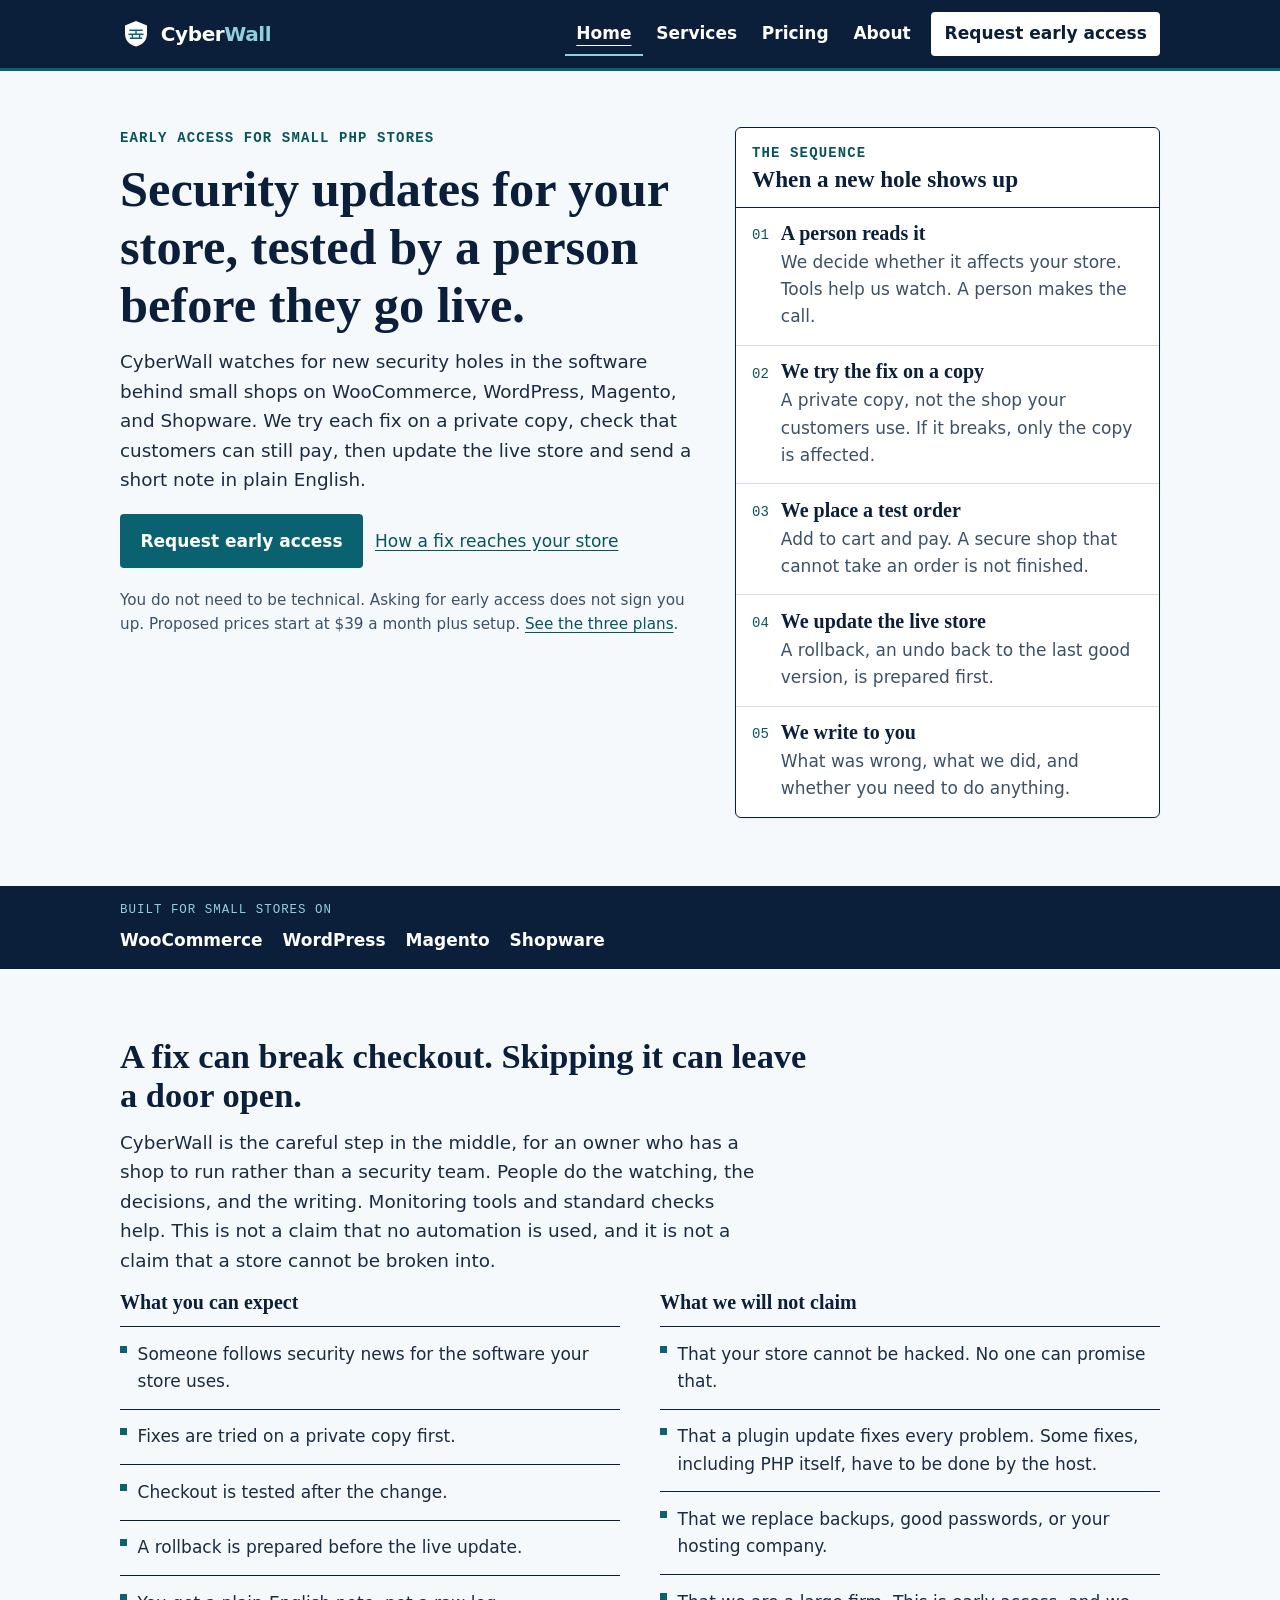
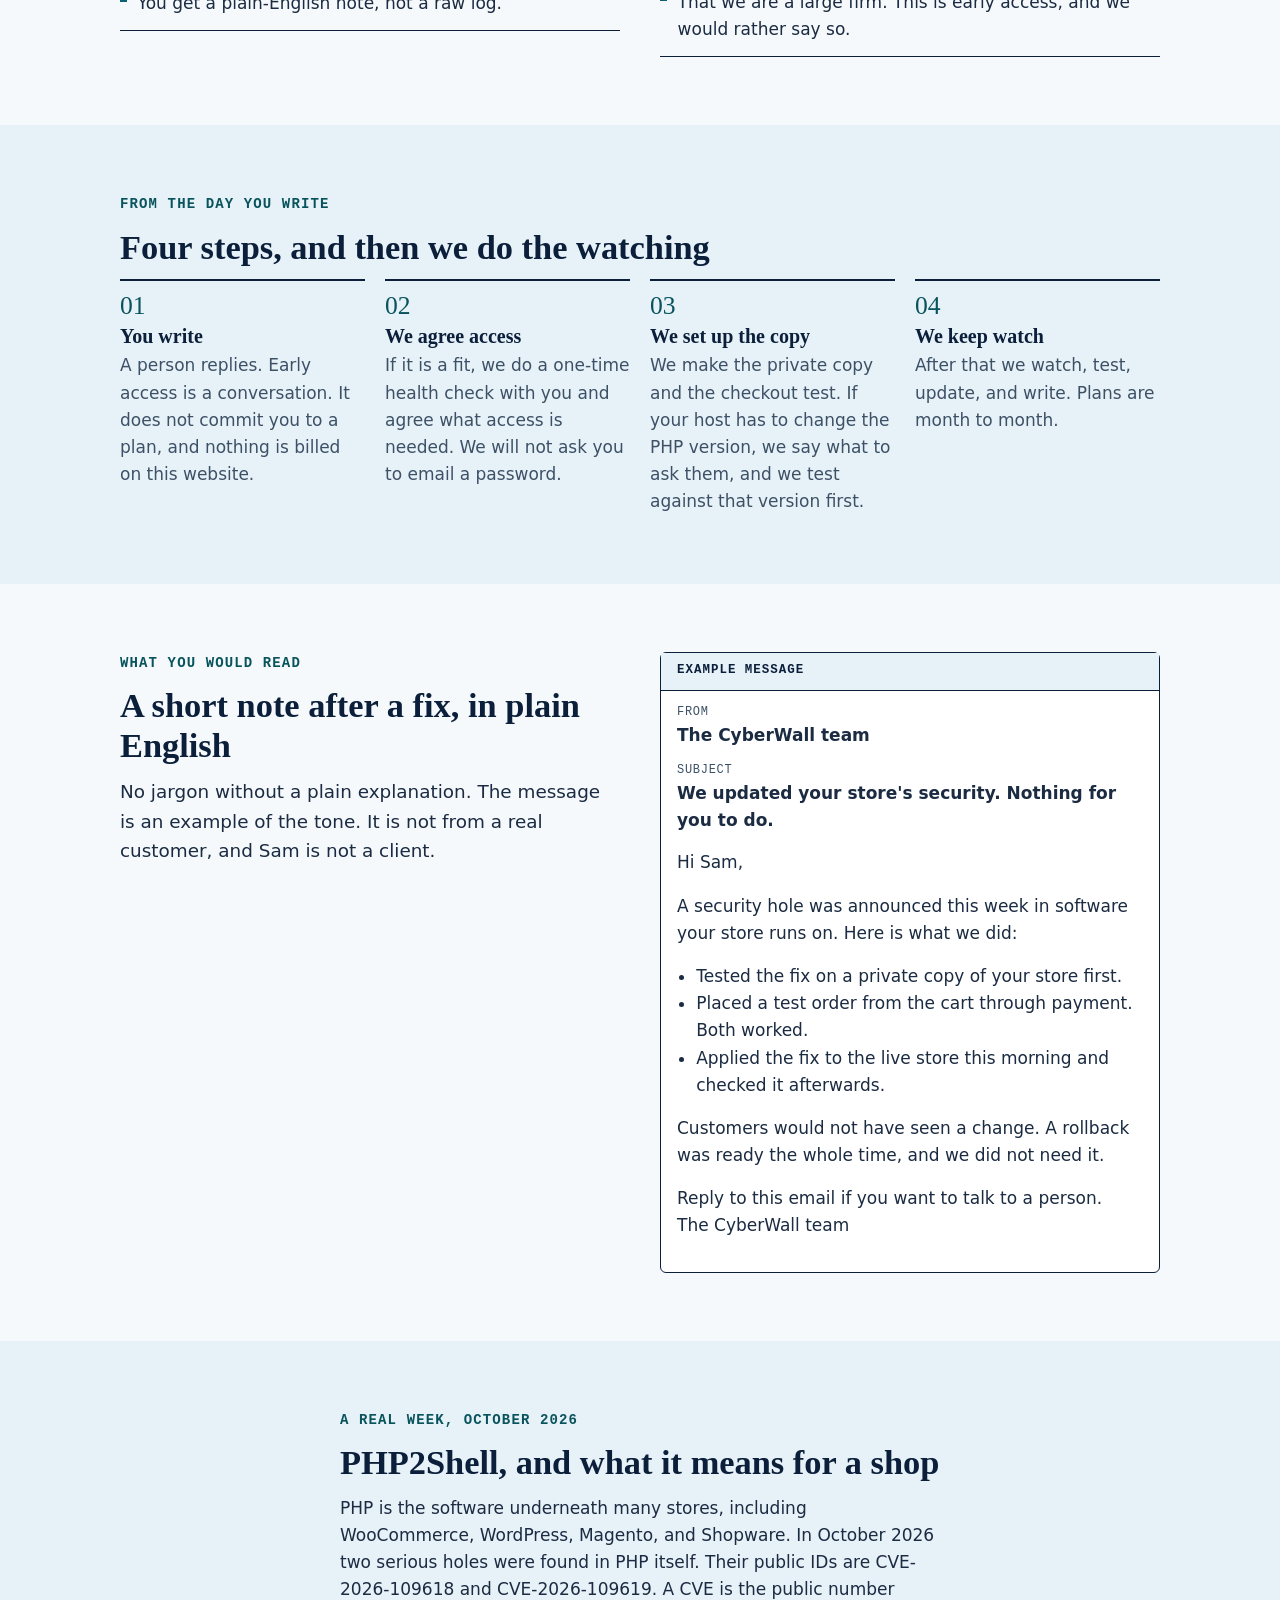
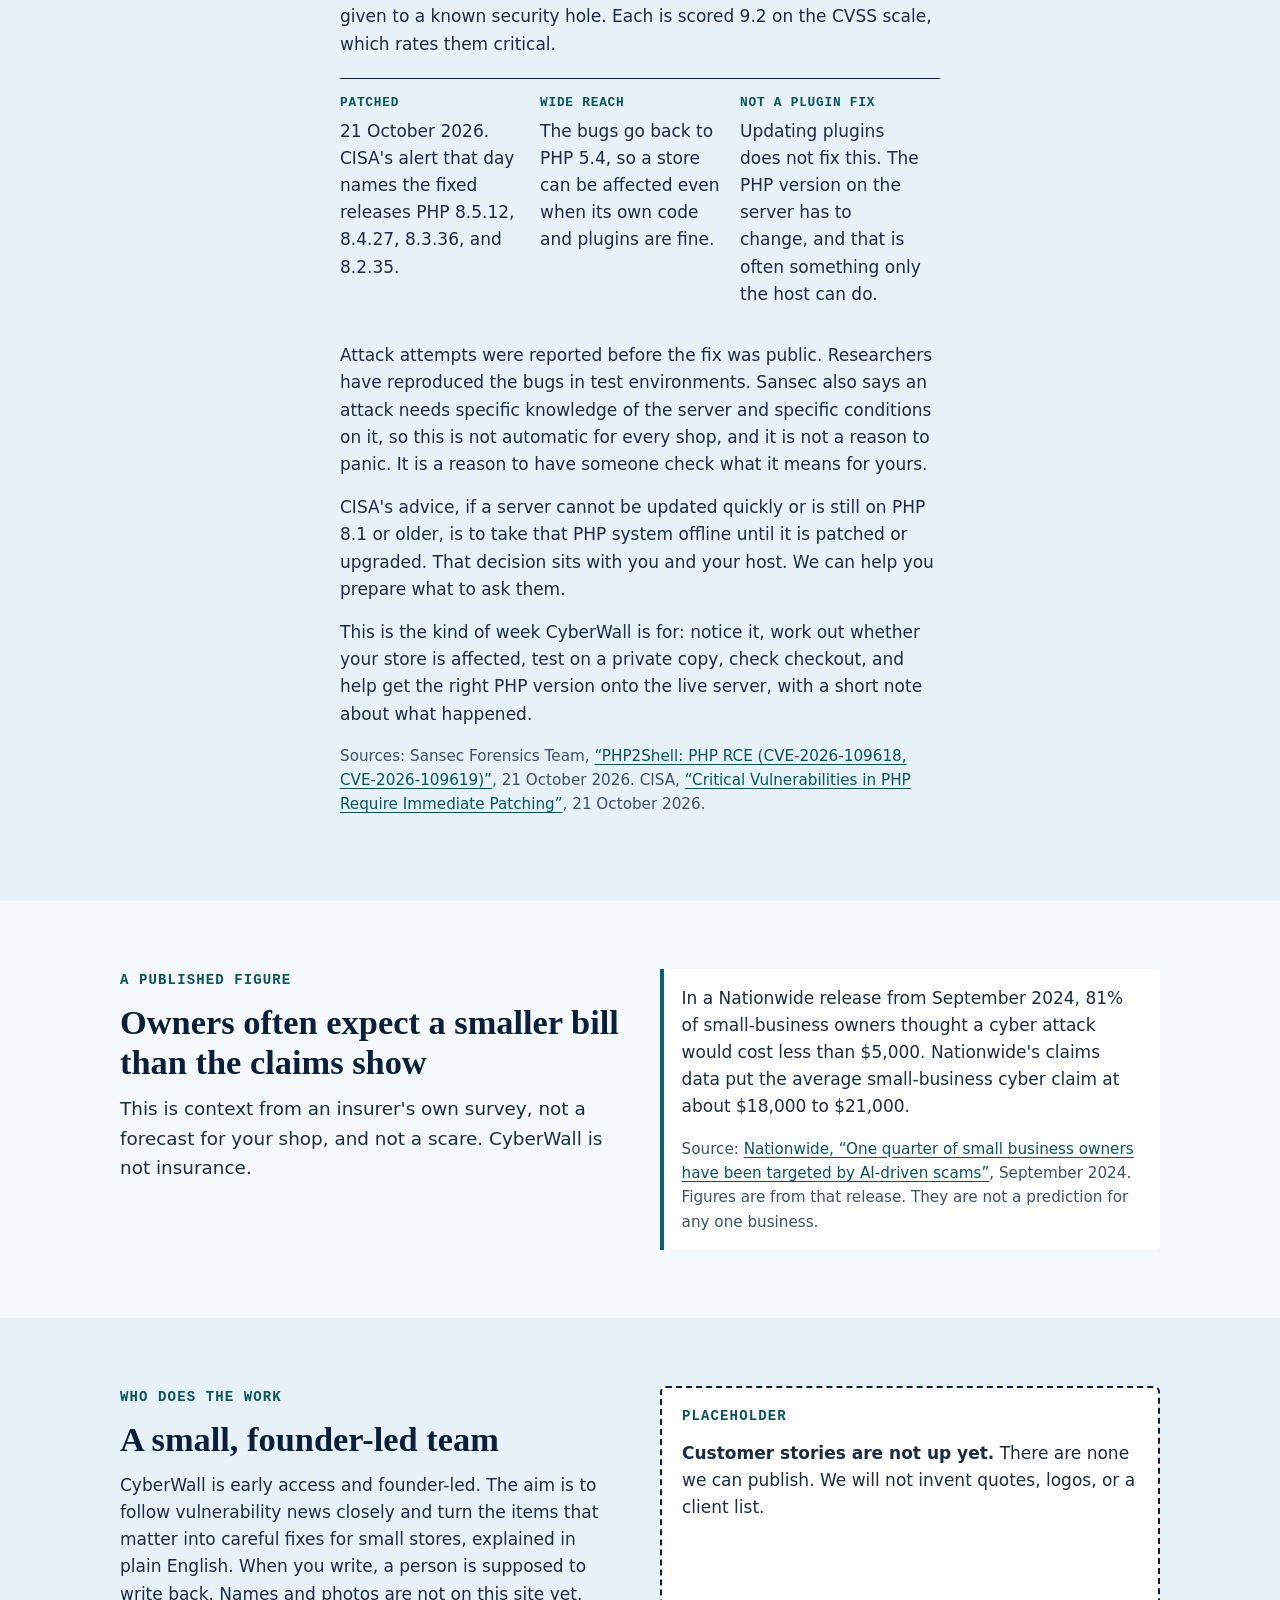
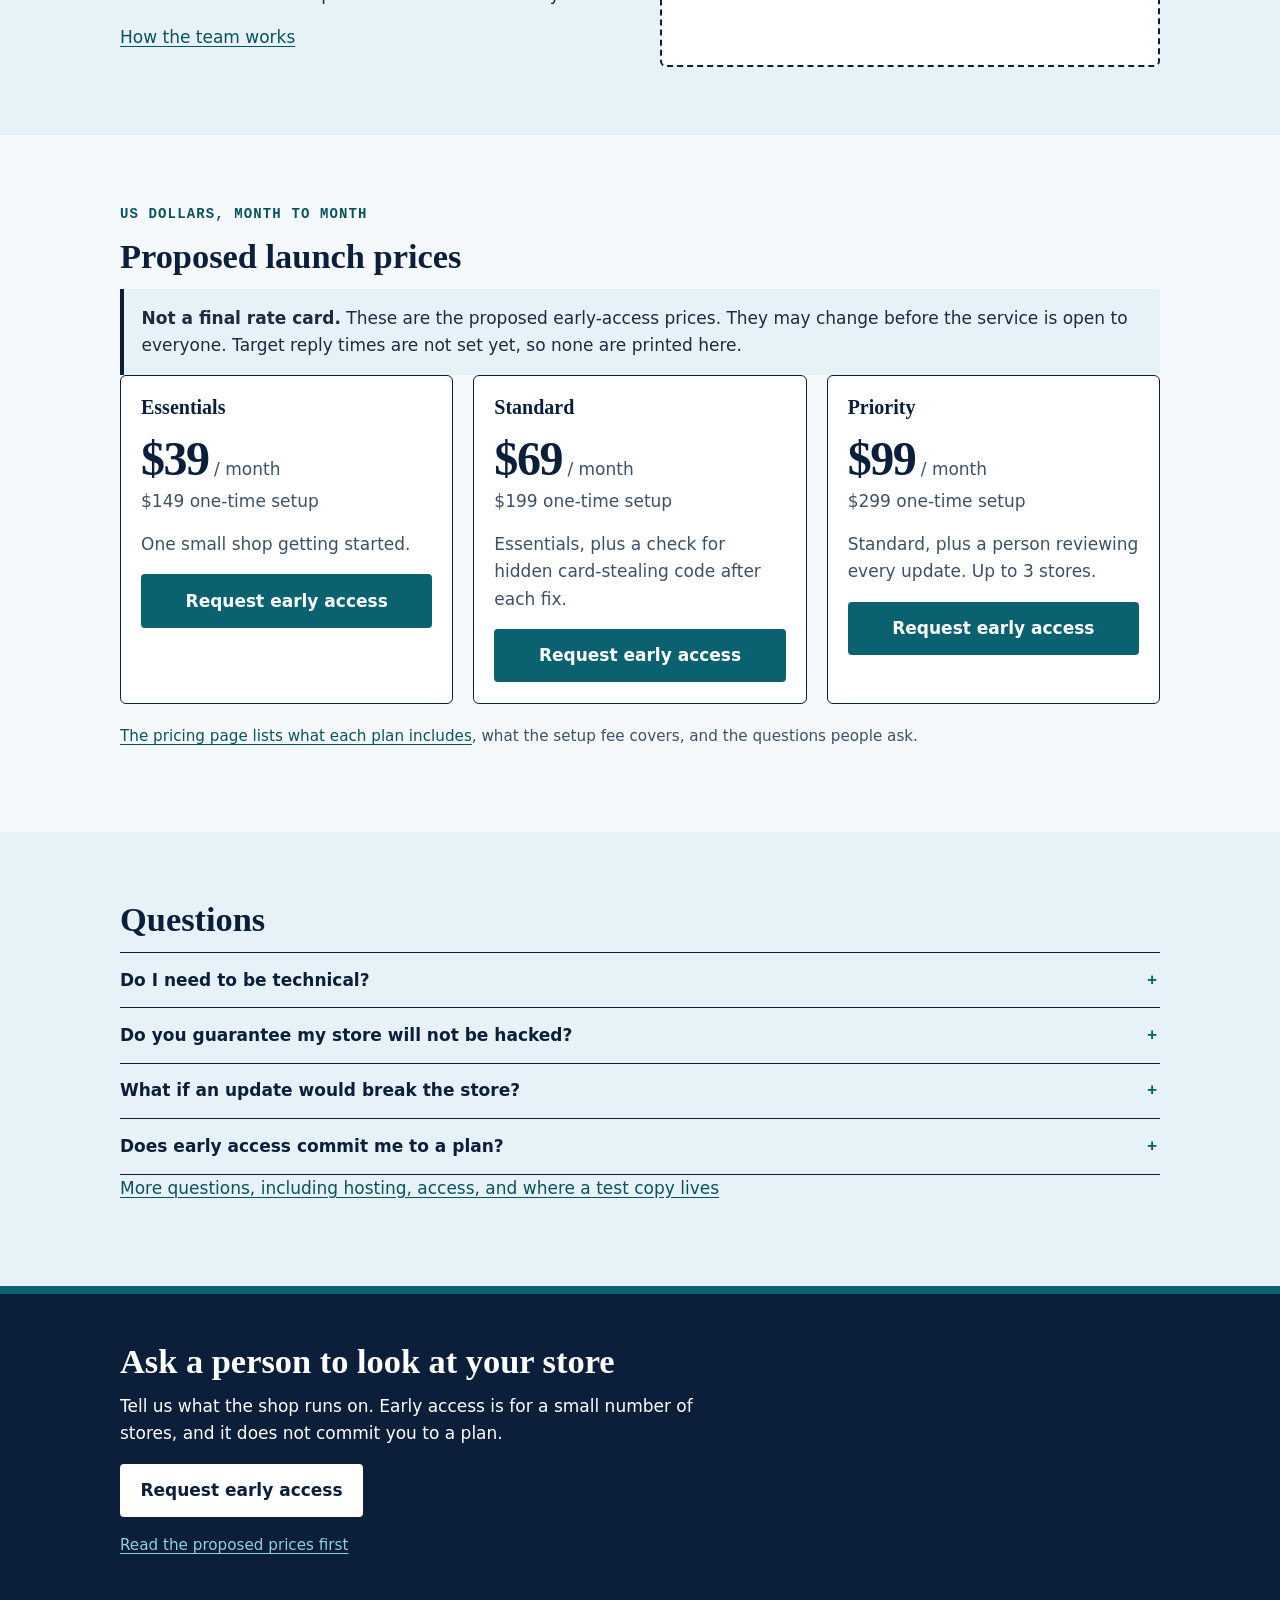
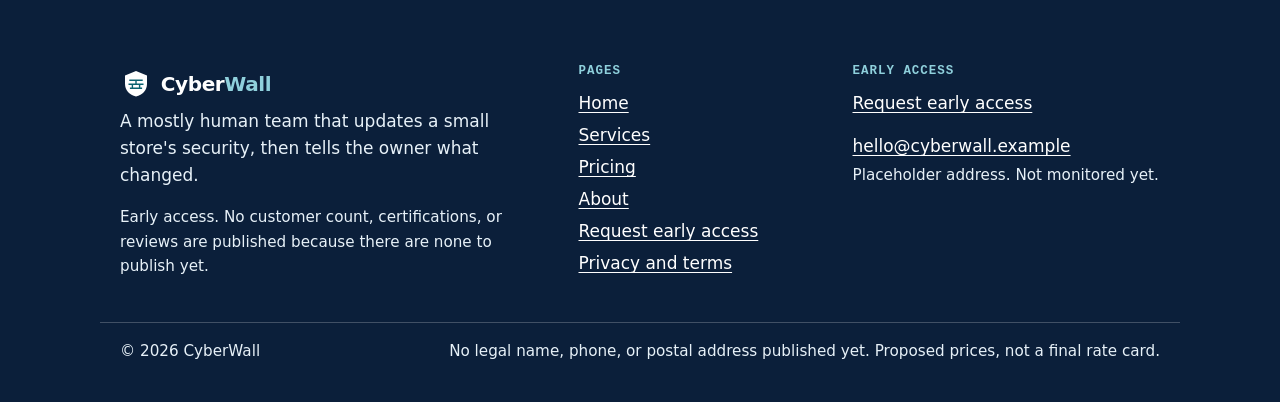
==== commit 84e9121c: "Recolor the site in navy, white, and teal. Jacob asked for the blue-and-white family instead of pape" ====
--- a/index.html
+++ b/index.html
@@ -7,7 +7,7 @@
 <meta name="description" content="CyberWall is a mostly human team for WooCommerce, WordPress, Magento, and Shopware stores. We test each fix on a private copy, then update the live store.">
 <link rel="canonical" href="https://www.cyberwall.example/">
 <meta name="color-scheme" content="light">
-<meta name="theme-color" content="#241c18">
+<meta name="theme-color" content="#0b1f3a">
 <meta name="referrer" content="strict-origin-when-cross-origin">
 <meta property="og:type" content="website">
 <meta property="og:site_name" content="CyberWall">
@@ -33,7 +33,7 @@
 <a class="skip" href="#main">Skip to main content</a>
 <header class="site-header">
   <div class="container bar">
-    <a class="brand" href="index.html"><svg width="32" height="32" viewBox="0 0 32 32" aria-hidden="true" focusable="false"><path fill="#f6f1e7" d="M16 3 5 7.5v8.2c0 6.4 4.4 11.2 11 12.8 6.6-1.6 11-6.4 11-12.8V7.5L16 3z"/><path fill="none" stroke="#6f2c24" stroke-width="1.4" stroke-linecap="square" d="M10 12.2h12M9.2 16.2h13.6M10.6 20.2h10.8M16 12.2v4M12.4 16.2V20.2M19.6 16.2V20.2"/></svg><span>Cyber<b>Wall</b></span></a>
+    <a class="brand" href="index.html"><svg width="32" height="32" viewBox="0 0 32 32" aria-hidden="true" focusable="false"><path fill="#ffffff" d="M16 3 5 7.5v8.2c0 6.4 4.4 11.2 11 12.8 6.6-1.6 11-6.4 11-12.8V7.5L16 3z"/><path fill="none" stroke="#0a6270" stroke-width="1.4" stroke-linecap="square" d="M10 12.2h12M9.2 16.2h13.6M10.6 20.2h10.8M16 12.2v4M12.4 16.2V20.2M19.6 16.2V20.2"/></svg><span>Cyber<b>Wall</b></span></a>
     <button class="nav-toggle" type="button" aria-expanded="false" aria-controls="site-nav"><span class="bars" aria-hidden="true"></span> <span class="nav-toggle-text">Menu</span></button>
     <a class="header-cta mobile-only" href="contact.html">Request early access</a>
     <nav id="site-nav" class="nav" aria-label="Main">
@@ -279,7 +279,7 @@
 <footer class="site-footer">
   <div class="container foot-grid">
     <div>
-      <a class="brand" href="index.html"><svg width="32" height="32" viewBox="0 0 32 32" aria-hidden="true" focusable="false"><path fill="#f6f1e7" d="M16 3 5 7.5v8.2c0 6.4 4.4 11.2 11 12.8 6.6-1.6 11-6.4 11-12.8V7.5L16 3z"/><path fill="none" stroke="#6f2c24" stroke-width="1.4" stroke-linecap="square" d="M10 12.2h12M9.2 16.2h13.6M10.6 20.2h10.8M16 12.2v4M12.4 16.2V20.2M19.6 16.2V20.2"/></svg><span>Cyber<b>Wall</b></span></a>
+      <a class="brand" href="index.html"><svg width="32" height="32" viewBox="0 0 32 32" aria-hidden="true" focusable="false"><path fill="#ffffff" d="M16 3 5 7.5v8.2c0 6.4 4.4 11.2 11 12.8 6.6-1.6 11-6.4 11-12.8V7.5L16 3z"/><path fill="none" stroke="#0a6270" stroke-width="1.4" stroke-linecap="square" d="M10 12.2h12M9.2 16.2h13.6M10.6 20.2h10.8M16 12.2v4M12.4 16.2V20.2M19.6 16.2V20.2"/></svg><span>Cyber<b>Wall</b></span></a>
       <p>A mostly human team that updates a small store's security, then tells the owner what changed.</p>
       <p class="small">Early access. No customer count, certifications, or reviews are published because there are none to publish yet.</p>
     </div>
--- a/style.css
+++ b/style.css
@@ -1,26 +1,65 @@
-/* CyberWall — mobile-first, no dependencies. Paper, ink, and brick. */
+/* CyberWall — mobile-first. Navy, white, slate, and one teal accent. */
 
 :root {
-  --ink: #1a1814;
-  --muted: #3f3a34;
-  --paper: #f6f1e7;
-  --paper-2: #efe6d6;
-  --sheet: #fffdf8;
-  --rule: #d4cbb8;
-  --ink-line: #241c18;
-  --brick: #6f2c24;
-  --brick-deep: #5c211c;
-  --clay: #e4b2a4;
-  --header: #241c18;
-  --danger: #8f1d18;
-  --danger-bg: #fdf6f4;
-  --warn-bg: #f8f1df;
-  --forest: #1f4d3a;
-  --serif: Georgia, "Iowan Old Style", "Palatino Linotype", Palatino, "Times New Roman", serif;
-  --sans: system-ui, -apple-system, "Segoe UI", Roboto, "Helvetica Neue", Arial, sans-serif;
-  --mono: ui-monospace, "Cascadia Code", "Segoe UI Mono", Menlo, Consolas, monospace;
-  --shadow: 6px 6px 0 var(--ink-line);
+  /* Color */
+  --color-navy: #0b1f3a;
+  --color-ink: #1b2b41;
+  --color-slate: #3d5166;
+  --color-input-border: #5c6e82;
+  --color-line: #d3deea;
+  --color-white: #ffffff;
+  --color-canvas: #f5f9fc;
+  --color-sky: #e7f1f8;
+  --color-sheet: #ffffff;
+  --color-teal: #0a6270;
+  --color-teal-deep: #09545c;
+  --color-teal-soft: #8fd0dc;
+  --color-danger: #9b1c1c;
+  --color-danger-bg: #fdf2f2;
+  --color-focus: #0b1f3a;
+  --color-focus-on-dark: #ffffff;
+
+  /* Type */
+  --font-sans: system-ui, -apple-system, "Segoe UI", Roboto, "Helvetica Neue", Arial, sans-serif;
+  --font-serif: Georgia, "Iowan Old Style", "Palatino Linotype", Palatino, "Times New Roman", serif;
+  --font-mono: ui-monospace, "Cascadia Code", "Segoe UI Mono", Menlo, Consolas, monospace;
+  --text-xs: 0.78rem;
+  --text-sm: 0.875rem;
+  --text-md: 1.0625rem;
+  --text-lg: 1.15rem;
+  --text-h3: 1.25rem;
+  --text-h2: clamp(1.55rem, 3vw, 2.15rem);
+  --text-h1: clamp(2rem, 6vw, 3.15rem);
+  --text-price: 3rem;
+  --leading-tight: 1.15;
+  --leading-body: 1.6;
+  --tracking-label: 0.08em;
+
+  /* Space */
+  --space-1: 0.25rem;
+  --space-2: 0.5rem;
+  --space-3: 0.75rem;
+  --space-4: 1rem;
+  --space-5: 1.25rem;
+  --space-6: 1.5rem;
+  --space-7: 2rem;
+  --space-8: 2.5rem;
+  --space-9: 3rem;
+  --space-10: 4.25rem;
+
+  /* Shape */
+  --radius-sm: 4px;
+  --radius-md: 6px;
+  --border-thin: 1px solid var(--color-line);
+  --border-strong: 1px solid var(--color-navy);
+  --shadow: 0 1px 2px rgba(11, 31, 58, 0.06);
   --header-offset: 7.5rem;
+  --content: 1080px;
+  --measure: 40rem;
+  --tap: 44px;
+  --tap-lg: 48px;
+  --duration: 0.15s;
+  --ease: ease;
 }
 
 *,
@@ -31,39 +70,40 @@
 
 body {
   margin: 0;
-  font-family: var(--sans);
-  font-size: 1.0625rem;
-  line-height: 1.6;
-  color: var(--ink);
-  background: var(--paper);
+  font-family: var(--font-sans);
+  font-size: var(--text-md);
+  line-height: var(--leading-body);
+  color: var(--color-ink);
+  background: var(--color-canvas);
   overflow-wrap: break-word;
 }
 
 img { max-width: 100%; height: auto; }
 
 h1, h2, h3 {
-  font-family: var(--serif);
+  font-family: var(--font-serif);
   font-weight: 600;
-  line-height: 1.15;
-  color: var(--ink);
-  margin: 0 0 0.6rem;
-}
-
-h1 { font-size: clamp(2rem, 6vw, 3.15rem); max-width: 16em; }
-h2 { font-size: clamp(1.55rem, 3vw, 2.15rem); max-width: 20em; }
-h3 { font-size: 1.25rem; }
-
-p { margin: 0 0 1rem; }
+  line-height: var(--leading-tight);
+  color: var(--color-navy);
+  margin: 0 0 var(--space-3);
+}
+
+h1 { font-size: var(--text-h1); max-width: 16em; }
+h2 { font-size: var(--text-h2); max-width: 20em; }
+h3 { font-size: var(--text-h3); }
+
+p { margin: 0 0 var(--space-4); }
 
 a {
-  color: var(--brick-deep);
+  color: var(--color-teal-deep);
   text-underline-offset: 0.18em;
-}
-
-a:hover { color: var(--ink); }
+  transition: color var(--duration) var(--ease), background-color var(--duration) var(--ease), border-color var(--duration) var(--ease);
+}
+
+a:hover { color: var(--color-navy); }
 
 :focus-visible {
-  outline: 3px solid var(--ink);
+  outline: 3px solid var(--color-focus);
   outline-offset: 3px;
 }
 
@@ -71,19 +111,20 @@
 .site-footer :focus-visible,
 .platform-band :focus-visible,
 .cta-band :focus-visible {
-  outline-color: var(--paper);
+  outline-color: var(--color-focus-on-dark);
 }
 
 .skip {
   position: absolute;
-  left: 0.75rem;
-  top: 0.75rem;
+  left: var(--space-3);
+  top: var(--space-3);
   z-index: 100;
   transform: translateY(-160%);
-  background: var(--paper);
-  color: var(--ink);
-  border: 2px solid var(--ink);
-  padding: 0.65rem 1rem;
+  background: var(--color-white);
+  color: var(--color-navy);
+  border: 2px solid var(--color-navy);
+  border-radius: var(--radius-sm);
+  padding: 0.65rem var(--space-4);
   font-weight: 700;
   text-decoration: none;
 }
@@ -91,22 +132,24 @@
 .skip:focus { transform: none; }
 
 .container {
-  width: min(1080px, 100%);
+  width: min(var(--content), 100%);
   margin: 0 auto;
-  padding: 0 1.25rem;
-}
-
-.measure { max-width: 40rem; }
-.lead { font-size: 1.15rem; max-width: 40rem; }
-.fine, .small { font-size: 0.95rem; color: var(--muted); }
+  padding: 0 var(--space-5);
+}
+
+.measure { max-width: var(--measure); }
+.lead { font-size: var(--text-lg); max-width: var(--measure); }
+.fine,
+.small { font-size: 0.95rem; color: var(--color-slate); }
+
 .kicker {
-  font-family: var(--mono);
-  font-size: 0.85rem;
+  font-family: var(--font-mono);
+  font-size: var(--text-sm);
   font-weight: 600;
-  letter-spacing: 0.08em;
+  letter-spacing: var(--tracking-label);
   text-transform: uppercase;
-  color: var(--brick);
-  margin: 0 0 0.75rem;
+  color: var(--color-teal-deep);
+  margin: 0 0 var(--space-3);
 }
 
 main :is(h1, h2, h3, [id]) { scroll-margin-top: var(--header-offset); }
@@ -118,18 +161,18 @@
   position: sticky;
   top: 0;
   z-index: 40;
-  background: var(--header);
-  color: var(--paper);
-  border-bottom: 4px solid var(--brick);
+  background: var(--color-navy);
+  color: var(--color-white);
+  border-bottom: 3px solid var(--color-teal);
 }
 
 .bar {
   display: flex;
   flex-wrap: wrap;
   align-items: center;
-  gap: 0.75rem;
-  padding-top: 0.75rem;
-  padding-bottom: 0.75rem;
+  gap: var(--space-3);
+  padding-top: var(--space-3);
+  padding-bottom: var(--space-3);
 }
 
 .brand {
@@ -137,33 +180,36 @@
   align-items: center;
   gap: 0.55rem;
   margin-right: auto;
-  color: var(--paper);
+  color: var(--color-white);
   text-decoration: none;
   font-weight: 700;
-  font-size: 1.25rem;
+  font-size: var(--text-h3);
   letter-spacing: -0.02em;
-  min-height: 44px;
+  min-height: var(--tap);
 }
 
 .brand svg { display: block; flex: none; }
-.brand span b { color: var(--clay); font-weight: 700; }
-.brand:hover { color: #fff; }
+.brand span b { color: var(--color-teal-soft); font-weight: 700; }
+.brand:hover { color: var(--color-white); }
 
 .nav-toggle {
   display: none;
   align-items: center;
-  gap: 0.5rem;
-  min-height: 44px;
-  min-width: 44px;
+  gap: var(--space-2);
+  min-height: var(--tap);
+  min-width: var(--tap);
   padding: 0.4rem 0.7rem;
   background: transparent;
-  color: var(--paper);
-  border: 2px solid var(--clay);
-  border-radius: 2px;
+  color: var(--color-white);
+  border: 2px solid var(--color-teal-soft);
+  border-radius: var(--radius-sm);
   font: inherit;
   font-weight: 700;
   cursor: pointer;
-}
+  transition: background-color var(--duration) var(--ease), color var(--duration) var(--ease);
+}
+
+.nav-toggle:hover { background: rgba(255, 255, 255, 0.08); }
 
 .js .nav-toggle { display: inline-flex; }
 
@@ -192,12 +238,12 @@
   display: inline-flex;
   align-items: center;
   justify-content: center;
-  min-height: 44px;
-  padding: 0.5rem 0.9rem;
-  background: var(--paper);
-  color: var(--ink-line);
-  border: 2px solid var(--paper);
-  border-radius: 2px;
+  min-height: var(--tap);
+  padding: var(--space-2) 0.9rem;
+  background: var(--color-white);
+  color: var(--color-navy);
+  border: 2px solid var(--color-white);
+  border-radius: var(--radius-sm);
   font-weight: 700;
   text-decoration: none;
   text-align: center;
@@ -206,14 +252,12 @@
 a.header-cta.mobile-only { flex: 1 0 100%; }
 
 .header-cta:hover {
-  background: var(--clay);
-  border-color: var(--clay);
-  color: var(--ink);
-}
-
-.header-cta[aria-current="page"] {
-  box-shadow: inset 0 -3px 0 var(--brick);
-}
+  background: var(--color-sky);
+  border-color: var(--color-sky);
+  color: var(--color-navy);
+}
+
+.header-cta[aria-current="page"] { box-shadow: inset 0 -3px 0 var(--color-teal); }
 
 .nav,
 .noscript-nav {
@@ -230,41 +274,36 @@
 
 .nav a,
 .noscript-nav a {
-  color: var(--paper);
+  color: var(--color-white);
   text-decoration: none;
   font-weight: 700;
   padding: 0.55rem 0.2rem;
-  min-height: 44px;
+  min-height: var(--tap);
   display: inline-flex;
   align-items: center;
 }
 
-@media (max-width: 899px) {
-  .nav a,
-  .noscript-nav a { width: 100%; }
-}
-
 .nav a:hover,
-.noscript-nav a:hover { color: #fff; text-decoration: underline; }
+.noscript-nav a:hover { color: var(--color-teal-soft); text-decoration: underline; }
 
 .nav a[aria-current="page"] {
-  box-shadow: inset 0 -2px 0 var(--clay);
+  box-shadow: inset 0 -2px 0 var(--color-teal-soft);
   text-decoration: underline;
   text-underline-offset: 0.35em;
 }
 
 .nav a.header-cta,
 .nav a.header-cta:hover {
-  color: var(--ink-line);
+  color: var(--color-navy);
   text-decoration: none;
   box-shadow: none;
 }
 
-.nav a.header-cta:hover { background: var(--clay); }
+.nav a.header-cta:hover { background: var(--color-sky); }
 
 .nav a.header-cta[aria-current="page"] {
   text-decoration: none;
-  box-shadow: inset 0 -3px 0 var(--brick);
+  box-shadow: inset 0 -3px 0 var(--color-teal);
 }
 
 .nav .desktop-only { display: none; }
@@ -275,45 +314,53 @@
   display: inline-flex;
   align-items: center;
   justify-content: center;
-  min-height: 48px;
+  min-height: var(--tap-lg);
   padding: 0.7rem 1.15rem;
-  background: var(--brick);
-  color: #fff;
-  border: 2px solid var(--ink-line);
-  border-radius: 2px;
-  box-shadow: 4px 4px 0 var(--ink-line);
+  background: var(--color-teal);
+  color: var(--color-white);
+  border: 2px solid var(--color-teal);
+  border-radius: var(--radius-sm);
+  box-shadow: none;
   font: inherit;
   font-weight: 700;
   text-decoration: none;
   cursor: pointer;
+  transition: background-color var(--duration) var(--ease), border-color var(--duration) var(--ease), color var(--duration) var(--ease);
 }
 
 .btn:hover {
-  background: var(--brick-deep);
-  color: #fff;
-}
-
-.btn:active { transform: translate(2px, 2px); box-shadow: none; }
+  background: var(--color-teal-deep);
+  border-color: var(--color-teal-deep);
+  color: var(--color-white);
+}
 
 .btn-secondary {
-  background: var(--sheet);
-  color: var(--ink);
+  background: var(--color-white);
+  color: var(--color-navy);
+  border-color: var(--color-navy);
 }
 
 .btn-secondary:hover {
-  background: var(--paper-2);
-  color: var(--ink);
-}
-
-.btn-row { display: flex; flex-wrap: wrap; gap: 0.75rem; align-items: center; margin: 1.25rem 0; }
-
-/* Hero and ticket */
+  background: var(--color-sky);
+  border-color: var(--color-navy);
+  color: var(--color-navy);
+}
+
+.btn-row {
+  display: flex;
+  flex-wrap: wrap;
+  gap: var(--space-3);
+  align-items: center;
+  margin: var(--space-5) 0;
+}
+
+/* Hero and sequence */
 
 .hero { padding: 2.4rem 0 2.6rem; }
 
 .hero-grid {
   display: grid;
-  gap: 2rem;
+  gap: var(--space-7);
   align-items: start;
 }
 
@@ -323,20 +370,21 @@
 .contact-grid > * { min-width: 0; }
 
 .ticket {
-  background: var(--sheet);
-  border: 1px solid var(--ink-line);
+  background: var(--color-sheet);
+  border: var(--border-strong);
+  border-radius: var(--radius-md);
   box-shadow: var(--shadow);
 }
 
 .ticket h2 {
   font-size: 1.45rem;
   margin: 0;
-  padding: 0.15rem 1rem 0.85rem;
-  border-bottom: 1px solid var(--ink-line);
+  padding: 0.15rem var(--space-4) 0.85rem;
+  border-bottom: var(--border-strong);
   max-width: none;
 }
 
-.ticket .kicker { margin: 0; padding: 0.85rem 1rem 0; }
+.ticket .kicker { margin: 0; padding: 0.85rem var(--space-4) 0; }
 
 .ticket-steps,
 .steps,
@@ -350,45 +398,45 @@
 .ticket-steps li {
   display: grid;
   grid-template-columns: auto 1fr;
-  gap: 0.75rem;
-  padding: 0.9rem 1rem;
-  border-top: 1px solid var(--rule);
+  gap: var(--space-3);
+  padding: 0.9rem var(--space-4);
+  border-top: var(--border-thin);
 }
 
 .ticket-steps li:first-child { border-top: 0; }
 
 .num {
-  font-family: var(--mono);
-  font-size: 0.85rem;
-  color: var(--brick);
+  font-family: var(--font-mono);
+  font-size: var(--text-sm);
+  color: var(--color-teal-deep);
   padding-top: 0.15rem;
 }
 
 .ticket-steps h3,
-.steps h3 { margin-bottom: 0.25rem; }
+.steps h3 { margin-bottom: var(--space-1); }
 
 .ticket-steps p,
-.steps p { margin: 0; color: var(--muted); }
+.steps p { margin: 0; color: var(--color-slate); }
 
 .platform-band {
-  background: var(--header);
-  color: var(--paper);
+  background: var(--color-navy);
+  color: var(--color-white);
   padding: 0.95rem 0;
 }
 
 .platform-band .band-label {
   margin: 0 0 0.35rem;
-  font-family: var(--mono);
-  font-size: 0.78rem;
-  letter-spacing: 0.08em;
+  font-family: var(--font-mono);
+  font-size: var(--text-xs);
+  letter-spacing: var(--tracking-label);
   text-transform: uppercase;
-  color: var(--clay);
+  color: var(--color-teal-soft);
 }
 
 .platform-band ul {
   display: flex;
   flex-wrap: wrap;
-  gap: 0.35rem 1.25rem;
+  gap: 0.35rem var(--space-5);
   list-style: none;
   margin: 0;
   padding: 0;
@@ -397,20 +445,21 @@
 
 /* Sections */
 
-.section { padding: 3rem 0; }
-.section-alt { background: var(--paper-2); }
+.section { padding: var(--space-9) 0; }
+.section-alt { background: var(--color-sky); }
+
 .page-hero {
   padding: 2.4rem 0 1.8rem;
-  border-bottom: 1px solid var(--rule);
-}
-
-.split { display: grid; gap: 2rem; }
+  border-bottom: var(--border-thin);
+}
+
+.split { display: grid; gap: var(--space-7); }
 
 .plain-list li,
 .service {
   position: relative;
   padding: 0.85rem 0 0.85rem 1.1rem;
-  border-top: 1px solid var(--ink-line);
+  border-top: var(--border-strong);
 }
 
 .plain-list li::before {
@@ -420,19 +469,19 @@
   top: 1.15rem;
   width: 0.45rem;
   height: 0.45rem;
-  background: var(--brick);
+  background: var(--color-teal);
 }
 
 .service { padding-left: 0; }
 .service::before { content: none; }
-.service-list { max-width: 46rem; border-bottom: 1px solid var(--ink-line); }
-.plain-list li:last-child { border-bottom: 1px solid var(--ink-line); }
+.service-list { max-width: 46rem; border-bottom: var(--border-strong); }
+.plain-list li:last-child { border-bottom: var(--border-strong); }
 
 .service header {
   display: flex;
   flex-wrap: wrap;
   justify-content: space-between;
-  gap: 0.4rem 1rem;
+  gap: 0.4rem var(--space-4);
   align-items: baseline;
 }
 
@@ -440,50 +489,49 @@
 .service p:last-child { margin-bottom: 0; }
 
 .tag {
-  font-family: var(--mono);
+  font-family: var(--font-mono);
   font-size: 0.8rem;
   font-weight: 700;
   letter-spacing: 0.04em;
   text-transform: uppercase;
-  color: var(--brick-deep);
-  border: 1px solid var(--brick);
+  color: var(--color-teal-deep);
+  border: 1px solid var(--color-teal);
+  border-radius: var(--radius-sm);
   padding: 0.15rem 0.4rem;
 }
 
-.steps {
-  display: grid;
-  gap: 1.25rem;
-  counter-reset: none;
-}
-
-.steps li { border-top: 2px solid var(--ink-line); padding-top: 0.75rem; }
+.steps { display: grid; gap: var(--space-5); }
+
+.steps li {
+  border-top: 2px solid var(--color-navy);
+  padding-top: var(--space-3);
+}
+
 .steps .num {
   display: block;
-  font-family: var(--serif);
+  font-family: var(--font-serif);
   font-size: 1.6rem;
   line-height: 1;
   margin-bottom: 0.4rem;
   padding-top: 0;
 }
-.plan-follow { margin-top: 1.25rem; }
-
-.value-list {
-  display: grid;
-  border-top: 1px solid var(--ink-line);
-}
+
+.plan-follow { margin-top: var(--space-5); }
+
+.value-list { display: grid; border-top: var(--border-strong); }
 
 .value-list article {
   padding: 1.1rem 0;
-  border-bottom: 1px solid var(--ink-line);
+  border-bottom: var(--border-strong);
 }
 
 .value-list p:last-child { margin: 0; }
 
 .mission {
   margin: 0;
-  padding: 0.2rem 0 0.2rem 1rem;
-  border-left: 4px solid var(--brick);
-  font-family: var(--serif);
+  padding: 0.2rem 0 0.2rem var(--space-4);
+  border-left: 4px solid var(--color-teal);
+  font-family: var(--font-serif);
   font-size: clamp(1.3rem, 2.5vw, 1.6rem);
   line-height: 1.35;
 }
@@ -491,132 +539,144 @@
 .mission p { margin: 0; }
 
 .callout {
-  border-left: 4px solid var(--forest);
-  background: var(--sheet);
-  padding: 1rem 1.1rem;
+  border-left: 4px solid var(--color-teal);
+  background: var(--color-sheet);
+  border-radius: 0 var(--radius-sm) var(--radius-sm) 0;
+  padding: var(--space-4) 1.1rem;
 }
 
 .callout h3 { margin-top: 0; }
 .callout p:last-child { margin-bottom: 0; }
 
 .callout-warn {
-  border-left-color: var(--brick);
-  background: var(--warn-bg);
+  border-left-color: var(--color-navy);
+  background: var(--color-sky);
 }
 
 .facts {
   display: grid;
   gap: 0;
-  margin: 1.25rem 0;
+  margin: var(--space-5) 0;
 }
 
 .facts div {
   padding: 0.9rem 0;
-  border-top: 1px solid var(--ink-line);
+  border-top: var(--border-strong);
 }
 
 .facts dt {
-  font-family: var(--mono);
+  font-family: var(--font-mono);
   font-size: 0.8rem;
   font-weight: 700;
   letter-spacing: 0.06em;
   text-transform: uppercase;
-  color: var(--brick);
-  margin-bottom: 0.25rem;
+  color: var(--color-teal-deep);
+  margin-bottom: var(--space-1);
 }
 
 .facts dd { margin: 0; }
 
 .placeholder {
-  border: 2px dashed var(--ink-line);
-  background: var(--sheet);
-  padding: 1.1rem 1.2rem;
+  border: 2px dashed var(--color-navy);
+  background: var(--color-sheet);
+  border-radius: var(--radius-md);
+  padding: 1.1rem var(--space-5);
 }
 
 .placeholder p:last-child { margin: 0; }
 
 .note-sample {
-  background: var(--sheet);
-  border: 1px solid var(--ink-line);
+  background: var(--color-sheet);
+  border: var(--border-strong);
+  border-radius: var(--radius-md);
 }
 
 .note-flag {
   margin: 0;
-  padding: 0.55rem 1rem;
-  border-bottom: 1px solid var(--ink-line);
-  font-family: var(--mono);
-  font-size: 0.78rem;
-  font-weight: 700;
-  letter-spacing: 0.08em;
+  padding: 0.55rem var(--space-4);
+  border-bottom: var(--border-strong);
+  font-family: var(--font-mono);
+  font-size: var(--text-xs);
+  font-weight: 700;
+  letter-spacing: var(--tracking-label);
   text-transform: uppercase;
-  background: var(--warn-bg);
-}
-
-.note-meta { margin: 0; padding: 0.4rem 1rem 0.2rem; }
+  background: var(--color-sky);
+  color: var(--color-navy);
+}
+
+.note-meta { margin: 0; padding: 0.4rem var(--space-4) 0.2rem; }
 .note-meta div { padding: 0.35rem 0; }
+
 .note-meta dt {
-  font-family: var(--mono);
+  font-family: var(--font-mono);
   font-size: 0.75rem;
   letter-spacing: 0.06em;
   text-transform: uppercase;
-  color: var(--muted);
-}
+  color: var(--color-slate);
+}
+
 .note-meta dd { margin: 0; font-weight: 700; }
-.note-body { padding: 0.4rem 1rem 1rem; }
-.note-body ul { margin: 0 0 1rem; padding-left: 1.2rem; }
+.note-body { padding: 0.4rem var(--space-4) var(--space-4); }
+.note-body ul { margin: 0 0 var(--space-4); padding-left: 1.2rem; }
 
 /* Pricing */
 
-.plans { display: grid; gap: 1.25rem; }
+.plans { display: grid; gap: var(--space-5); }
 
 .plan {
-  background: var(--sheet);
-  border: 1px solid var(--ink-line);
-  padding: 1.2rem 1.2rem 1.3rem;
+  background: var(--color-sheet);
+  border: var(--border-strong);
+  border-radius: var(--radius-md);
+  padding: var(--space-5) var(--space-5) 1.3rem;
   display: flex;
   flex-direction: column;
 }
 
 .plan ul {
   padding-left: 1.15rem;
-  margin: 0 0 1.25rem;
+  margin: 0 0 var(--space-5);
   flex: 1;
 }
 
 .plan li { margin: 0.35rem 0; }
 .plan .btn { width: 100%; }
-
-.plan-for { color: var(--muted); min-height: 0; }
+.plan-for { color: var(--color-slate); }
 .price { margin: 0.3rem 0; }
+
 .amount {
-  font-family: var(--serif);
-  font-size: 3rem;
+  font-family: var(--font-serif);
+  font-size: var(--text-price);
   font-weight: 600;
   line-height: 0.95;
   letter-spacing: -0.03em;
-}
-.per, .setup { color: var(--muted); }
+  color: var(--color-navy);
+}
+
+.per,
+.setup { color: var(--color-slate); }
 .setup { margin-top: 0; }
 
 /* FAQ */
 
 .faq details {
-  border-top: 1px solid var(--ink-line);
+  border-top: var(--border-strong);
   background: transparent;
 }
 
-.faq details:last-child { border-bottom: 1px solid var(--ink-line); }
+.faq details:last-child { border-bottom: var(--border-strong); }
 
 .faq summary {
   cursor: pointer;
   font-weight: 700;
-  min-height: 48px;
+  color: var(--color-navy);
+  min-height: var(--tap-lg);
   padding: 0.85rem 0;
   display: flex;
   justify-content: space-between;
-  gap: 1rem;
+  gap: var(--space-4);
   align-items: center;
   list-style: none;
+  border-radius: var(--radius-sm);
 }
 
 .faq summary::-webkit-details-marker { display: none; }
@@ -625,87 +685,102 @@
   flex: none;
   width: 1rem;
   text-align: center;
-  font-family: var(--mono);
-  color: var(--brick);
+  font-family: var(--font-mono);
+  color: var(--color-teal);
 }
 
 .faq .mark::before { content: "+"; }
 .faq details[open] .mark::before { content: "\2212"; }
-.faq details p { margin: 0 0 1rem; max-width: 42rem; color: var(--muted); }
-
-/* CTA band */
+.faq details p { margin: 0 0 var(--space-4); max-width: 42rem; color: var(--color-slate); }
+
+/* Closing band */
 
 .cta-band {
-  background: var(--header);
-  color: var(--paper);
-  border-top: 8px solid var(--brick);
-  padding: 3rem 0;
-}
-
-.cta-band h2 { color: var(--paper); }
+  background: var(--color-navy);
+  color: var(--color-white);
+  border-top: 8px solid var(--color-teal);
+  padding: var(--space-9) 0;
+}
+
+.cta-band h2,
+.cta-band p { color: var(--color-white); }
 .cta-band p { max-width: 38rem; }
-.cta-band a { color: var(--clay); }
+.cta-band a { color: var(--color-teal-soft); }
+
 .cta-band .btn {
-  background: var(--paper);
-  color: var(--ink);
-  border-color: var(--paper);
-  box-shadow: 4px 4px 0 var(--brick);
-}
-.cta-band .btn:hover { background: var(--clay); color: var(--ink); border-color: var(--clay); }
+  background: var(--color-white);
+  color: var(--color-navy);
+  border-color: var(--color-white);
+}
+
+.cta-band .btn:hover {
+  background: var(--color-sky);
+  border-color: var(--color-sky);
+  color: var(--color-navy);
+}
+
+.cta-band .fine,
+.cta-band .small { color: var(--color-sky); }
 
 /* Form */
 
-.contact-grid { display: grid; gap: 1.5rem; align-items: start; }
+.contact-grid { display: grid; gap: var(--space-6); align-items: start; }
 
 .form-card {
-  background: var(--sheet);
-  border: 1px solid var(--ink-line);
-  padding: 1.2rem;
+  background: var(--color-sheet);
+  border: var(--border-strong);
+  border-radius: var(--radius-md);
+  padding: var(--space-5);
 }
 
 .notice {
-  border-left: 4px solid var(--brick);
-  background: var(--warn-bg);
-  padding: 0.8rem 1rem;
+  border-left: 4px solid var(--color-teal);
+  background: var(--color-sky);
+  border-radius: 0 var(--radius-sm) var(--radius-sm) 0;
+  padding: 0.8rem var(--space-4);
   margin: 0 0 1.1rem;
 }
 
 .notice p:last-child { margin: 0; }
-
-.field { margin-bottom: 1rem; }
+.field { margin-bottom: var(--space-4); }
 
 label {
   display: block;
   font-weight: 700;
+  color: var(--color-navy);
   margin-bottom: 0.35rem;
 }
 
-.hint { font-weight: 500; color: var(--muted); }
+.hint { font-weight: 500; color: var(--color-slate); }
 
 input[type="text"],
 input[type="email"],
 select,
 textarea {
   width: 100%;
-  min-height: 48px;
+  min-height: var(--tap-lg);
   padding: 0.65rem 0.75rem;
-  border: 2px solid #5c564e;
-  border-radius: 2px;
-  background: #fff;
-  color: var(--ink);
+  border: 2px solid var(--color-input-border);
+  border-radius: var(--radius-sm);
+  background: var(--color-white);
+  color: var(--color-ink);
   font: inherit;
+  transition: border-color var(--duration) var(--ease);
 }
 
 textarea { min-height: 8rem; resize: vertical; }
-
-::placeholder { color: #5c564e; opacity: 1; }
+::placeholder { color: var(--color-slate); opacity: 1; }
+
+input:hover,
+select:hover,
+textarea:hover { border-color: var(--color-navy); }
 
 .field.invalid input,
 .field.invalid select,
-.field.invalid textarea { border-color: var(--danger); }
+.field.invalid textarea { border-color: var(--color-danger); }
 
 .error {
-  color: var(--danger);
+  color: var(--color-danger);
   font-size: 0.95rem;
   font-weight: 700;
   margin: 0.35rem 0 0;
@@ -721,68 +796,73 @@
   width: 1.25rem;
   height: 1.25rem;
   margin-top: 0.25rem;
-  accent-color: var(--brick-deep);
+  accent-color: var(--color-teal-deep);
   flex: none;
 }
 
-.checkrow label { font-weight: 500; margin: 0; }
+.checkrow label { font-weight: 500; margin: 0; color: var(--color-ink); }
 
 .error-summary {
-  border: 2px solid var(--danger);
-  background: var(--danger-bg);
-  padding: 0.9rem 1rem;
-  margin-bottom: 1rem;
+  border: 2px solid var(--color-danger);
+  background: var(--color-danger-bg);
+  border-radius: var(--radius-sm);
+  padding: 0.9rem var(--space-4);
+  margin-bottom: var(--space-4);
 }
 
 .error-summary p { margin: 0 0 0.4rem; }
 .error-summary ul { margin: 0; padding-left: 1.2rem; }
-.error-summary a { color: var(--danger); font-weight: 700; }
+.error-summary a { color: var(--color-danger); font-weight: 700; }
 
 form .btn { width: 100%; }
 .plan-note { margin-top: -0.3rem; }
 
 .result-note {
-  border: 2px solid var(--ink-line);
-  background: var(--sheet);
+  border: 2px solid var(--color-navy);
+  background: var(--color-sheet);
+  border-radius: var(--radius-md);
   padding: 0.25rem 0 0;
 }
 
 .result-note h2 { font-size: 1.7rem; }
 
 aside .callout + .callout,
-aside .form-card + .form-card,
-.stack > * + * { margin-top: 1rem; }
+.stack > * + * { margin-top: var(--space-4); }
 
 address { font-style: normal; }
 
 /* Footer */
 
 .site-footer {
-  background: var(--header);
-  color: #e7d7c3;
-  padding: 2.5rem 0 1.4rem;
-}
-
-.site-footer a { color: var(--paper); }
-.site-footer .brand { color: var(--paper); }
+  background: var(--color-navy);
+  color: var(--color-sky);
+  padding: var(--space-8) 0 1.4rem;
+}
+
+.site-footer a { color: var(--color-white); }
+.site-footer .brand { color: var(--color-white); }
+
 .foot-grid { display: grid; gap: 1.75rem; }
+
 .foot-title {
   margin: 0 0 0.55rem;
-  font-family: var(--mono);
-  font-size: 0.78rem;
-  font-weight: 700;
-  letter-spacing: 0.08em;
+  font-family: var(--font-mono);
+  font-size: var(--text-xs);
+  font-weight: 700;
+  letter-spacing: var(--tracking-label);
   text-transform: uppercase;
-  color: var(--clay);
-}
+  color: var(--color-teal-soft);
+}
+
 .site-footer ul { list-style: none; margin: 0; padding: 0; }
 .site-footer li { margin: 0.3rem 0; }
 .site-footer .small,
-.site-footer .fine { color: #e7d7c3; }
+.site-footer .fine { color: var(--color-sky); }
+
 .legal-row {
-  border-top: 1px solid rgba(246, 241, 231, 0.25);
+  border-top: 1px solid rgba(255, 255, 255, 0.22);
   margin-top: 1.75rem;
-  padding-top: 1rem;
+  padding-top: var(--space-4);
   display: flex;
   flex-direction: column;
   gap: 0.35rem;
@@ -791,7 +871,12 @@
 
 [hidden] { display: none !important; }
 
-/* Wider screens */
+/* Breakpoints: 700 two-up steps, 800 split/footer, 900 nav, 960 plans, 1100 four steps */
+
+@media (max-width: 899px) {
+  .nav a,
+  .noscript-nav a { width: 100%; }
+}
 
 @media (min-width: 700px) {
   .steps { grid-template-columns: 1fr 1fr; }
@@ -799,23 +884,23 @@
 }
 
 @media (min-width: 800px) {
-  .split { grid-template-columns: 1fr 1fr; gap: 2.5rem; }
+  .split { grid-template-columns: 1fr 1fr; gap: var(--space-8); }
   .value-list { grid-template-columns: 1fr 1fr 1fr; border-top: 0; }
   .value-list article {
     border-bottom: 0;
-    border-top: 1px solid var(--ink-line);
+    border-top: var(--border-strong);
     padding: 0 1.15rem;
   }
-  .value-list article + article { border-left: 1px solid var(--ink-line); }
+  .value-list article + article { border-left: var(--border-strong); }
   .foot-grid { grid-template-columns: 1.4fr 0.8fr 1fr; }
   .legal-row { flex-direction: row; justify-content: space-between; align-items: baseline; }
 }
 
 @media (min-width: 900px) {
-  .section { padding: 4.25rem 0; }
-  .hero { padding: 3.5rem 0 4rem; }
-  .hero-grid { grid-template-columns: 1.15fr 0.85fr; gap: 2.5rem; }
-  .bar { flex-wrap: nowrap; align-items: center; }
+  .section { padding: var(--space-10) 0; }
+  .hero { padding: 3.5rem 0 var(--space-10); }
+  .hero-grid { grid-template-columns: 1.15fr 0.85fr; gap: var(--space-8); }
+  .bar { flex-wrap: nowrap; }
   .brand { margin-right: 0; }
   .nav,
   .nav.open {
@@ -827,27 +912,33 @@
     align-items: center;
     gap: 0.15rem;
   }
-  .nav a { padding: 0.4rem 0.7rem; }
+  .nav a { padding: 0.4rem 0.7rem; width: auto; }
   .nav .desktop-only { display: inline-flex; margin-left: 0.45rem; }
   a.header-cta.mobile-only,
   .nav-toggle,
   .js .nav-toggle,
   .noscript-nav { display: none; }
-  .contact-grid { grid-template-columns: 1.35fr 0.75fr; gap: 1.5rem; }
+  .contact-grid { grid-template-columns: 1.35fr 0.75fr; }
   .facts { grid-template-columns: 1fr 1fr 1fr; }
-  .facts div { padding-right: 1rem; }
+  .facts div { padding-right: var(--space-4); }
+}
+
+@media (min-width: 960px) {
+  .plans { grid-template-columns: repeat(3, 1fr); align-items: stretch; }
 }
 
 @media (min-width: 1100px) {
   .steps { grid-template-columns: 1fr 1fr 1fr 1fr; }
 }
 
-@media (min-width: 960px) {
-  .plans { grid-template-columns: repeat(3, 1fr); align-items: stretch; }
-}
-
 @media (prefers-reduced-motion: reduce) {
-  .btn:active { transform: none; }
+  *,
+  *::before,
+  *::after {
+    transition: none !important;
+    animation: none !important;
+    scroll-behavior: auto !important;
+  }
 }
 
 @media (forced-colors: active) {
@@ -868,10 +959,15 @@
 
 @media print {
   .site-header { position: static; background: #fff; color: #000; border-bottom: 2px solid #000; }
-  .nav-toggle, .header-cta, .cta-band, .skip { display: none !important; }
-  .nav, .nav.open { display: flex !important; flex-direction: row; }
+  .nav-toggle,
+  .header-cta,
+  .cta-band,
+  .skip { display: none !important; }
+  .nav,
+  .nav.open { display: flex !important; flex-direction: row; }
   .nav a { color: #000; }
-  .site-footer, .platform-band { background: #fff; color: #000; }
+  .site-footer,
+  .platform-band { background: #fff; color: #000; }
   .ticket { box-shadow: none; }
   a { text-decoration: underline; }
 }
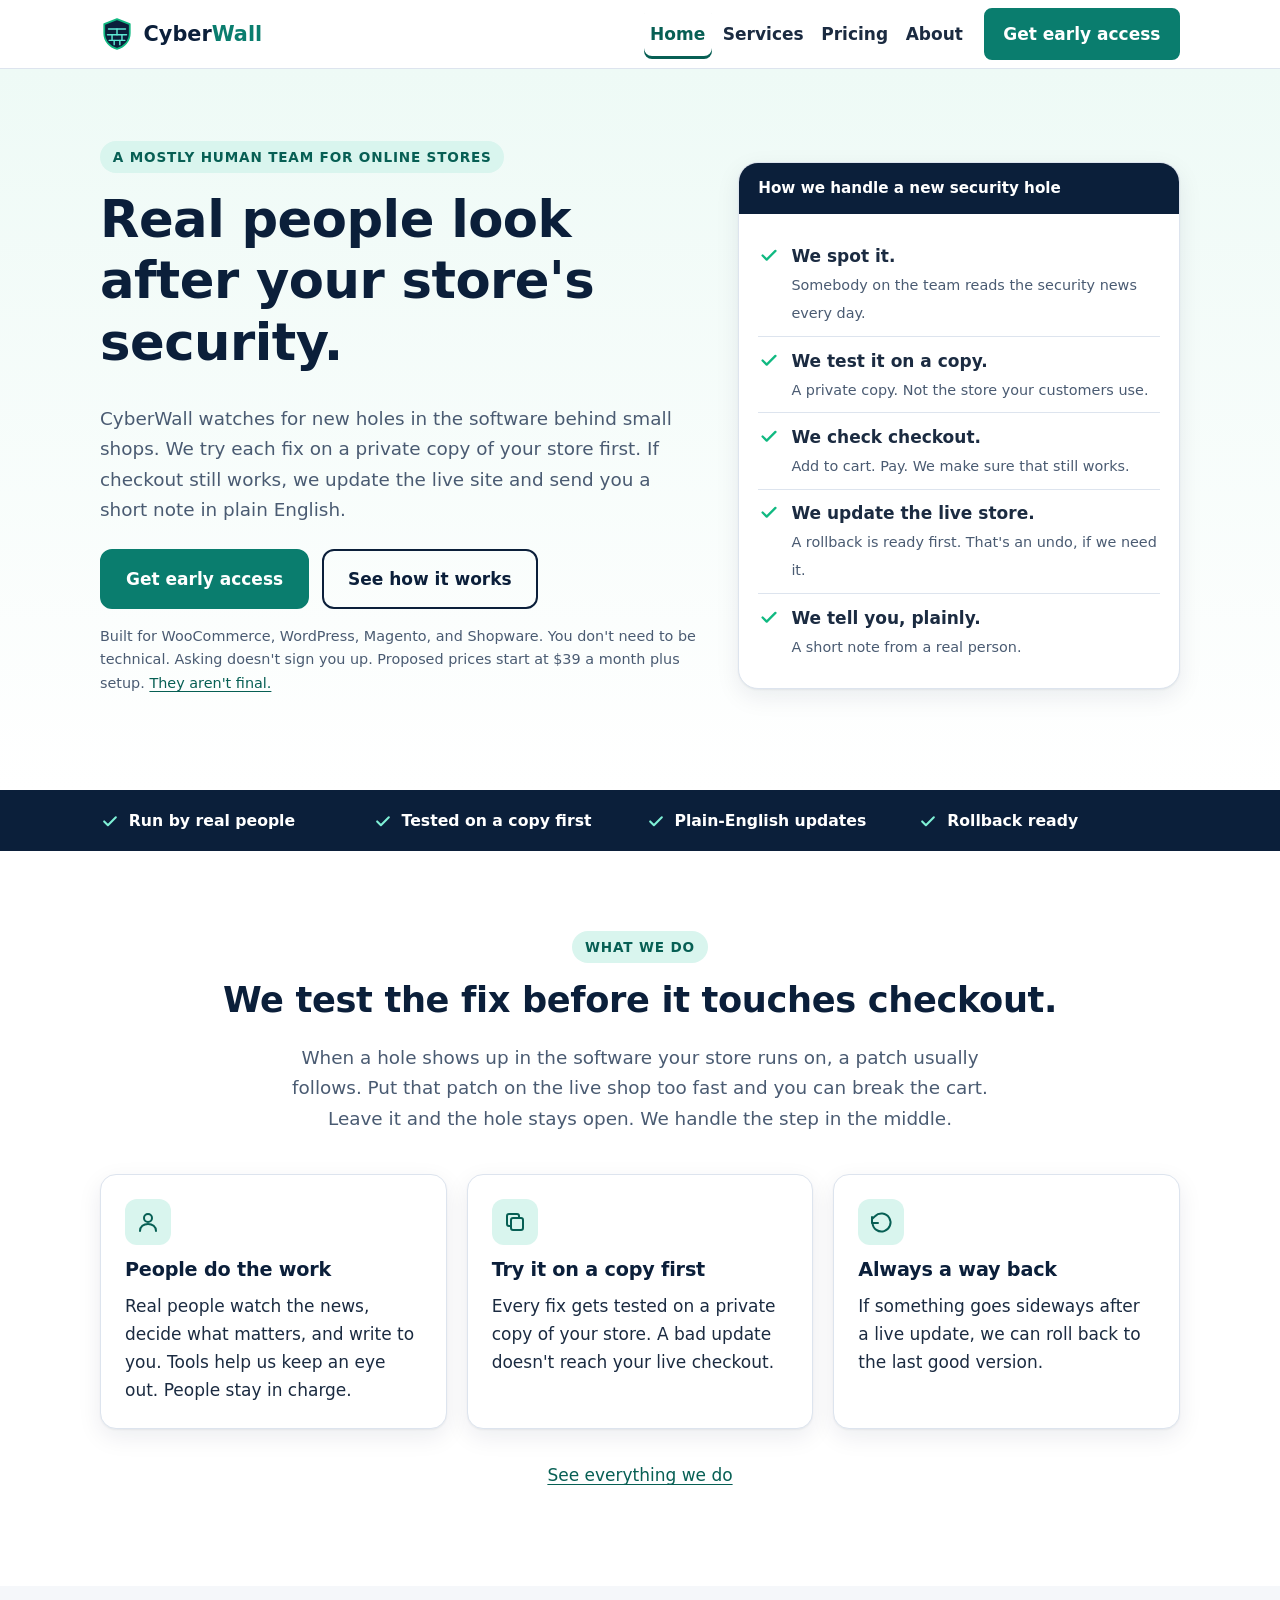
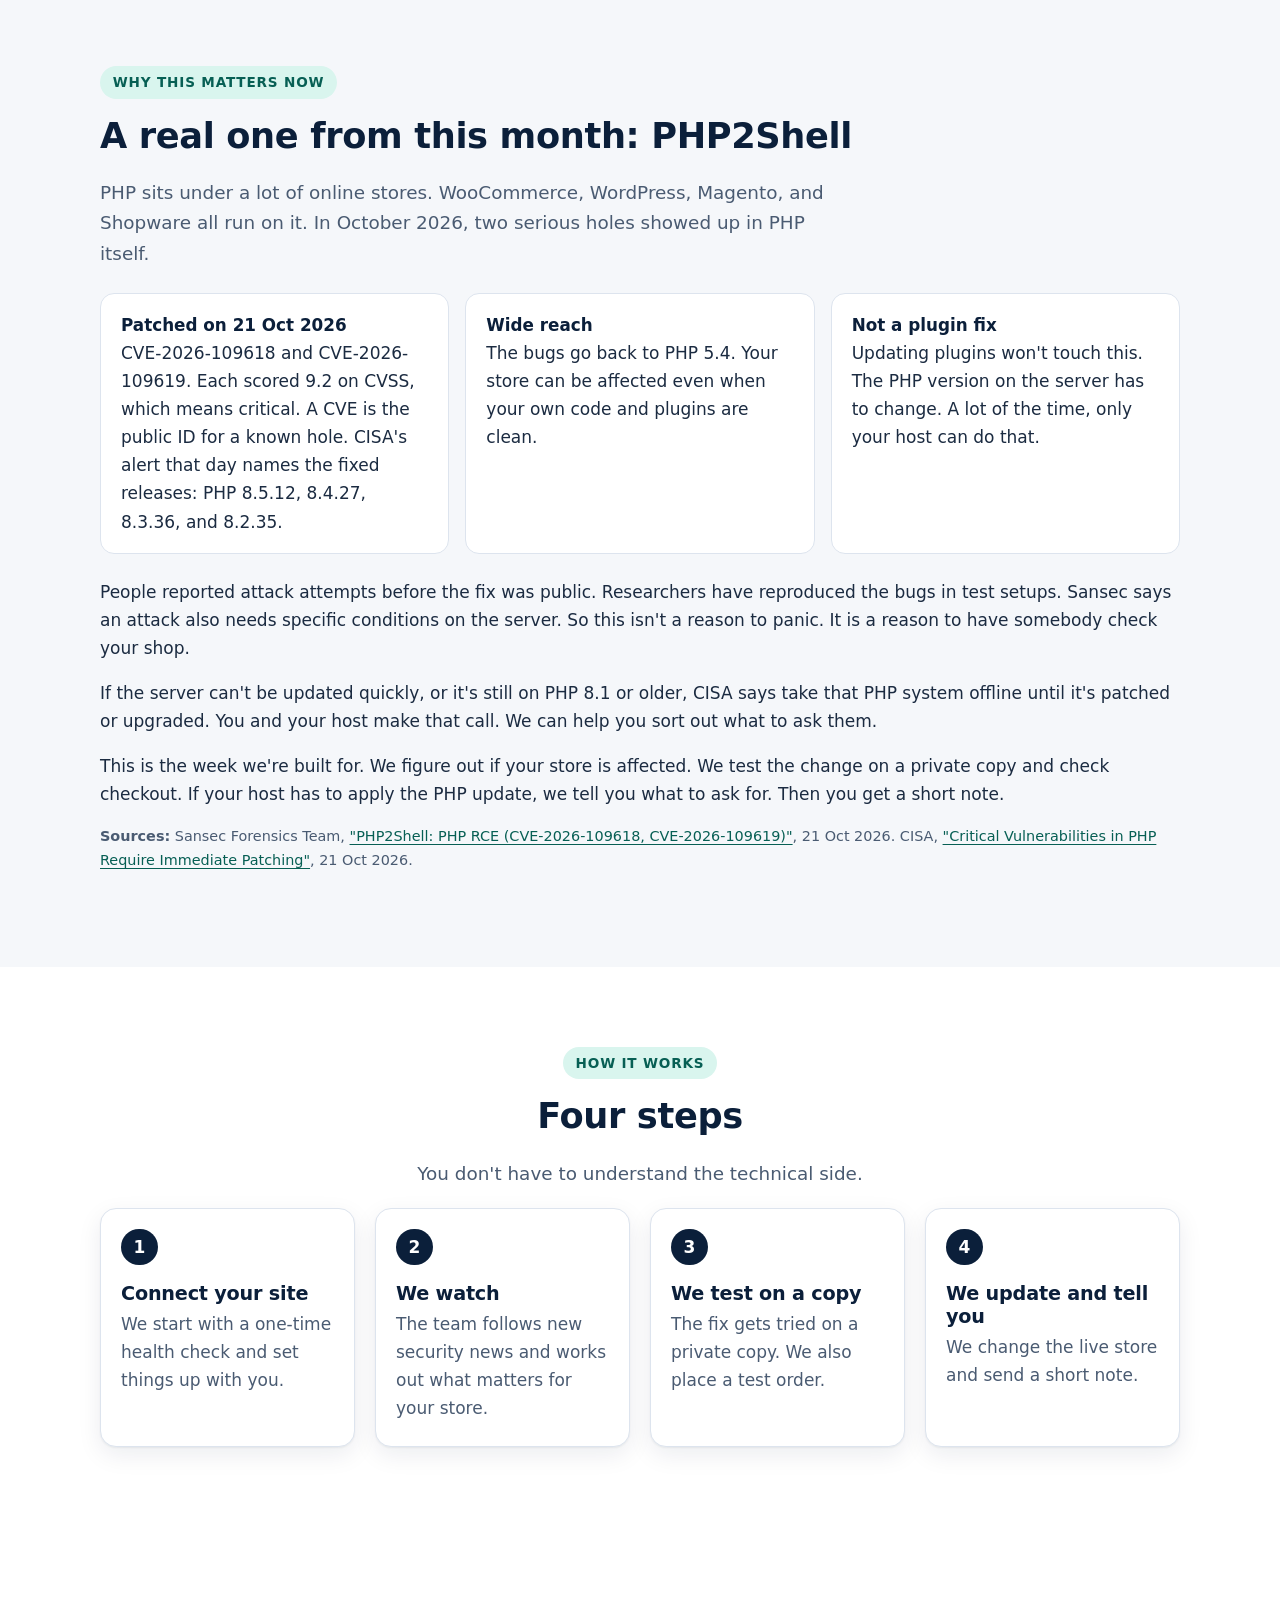
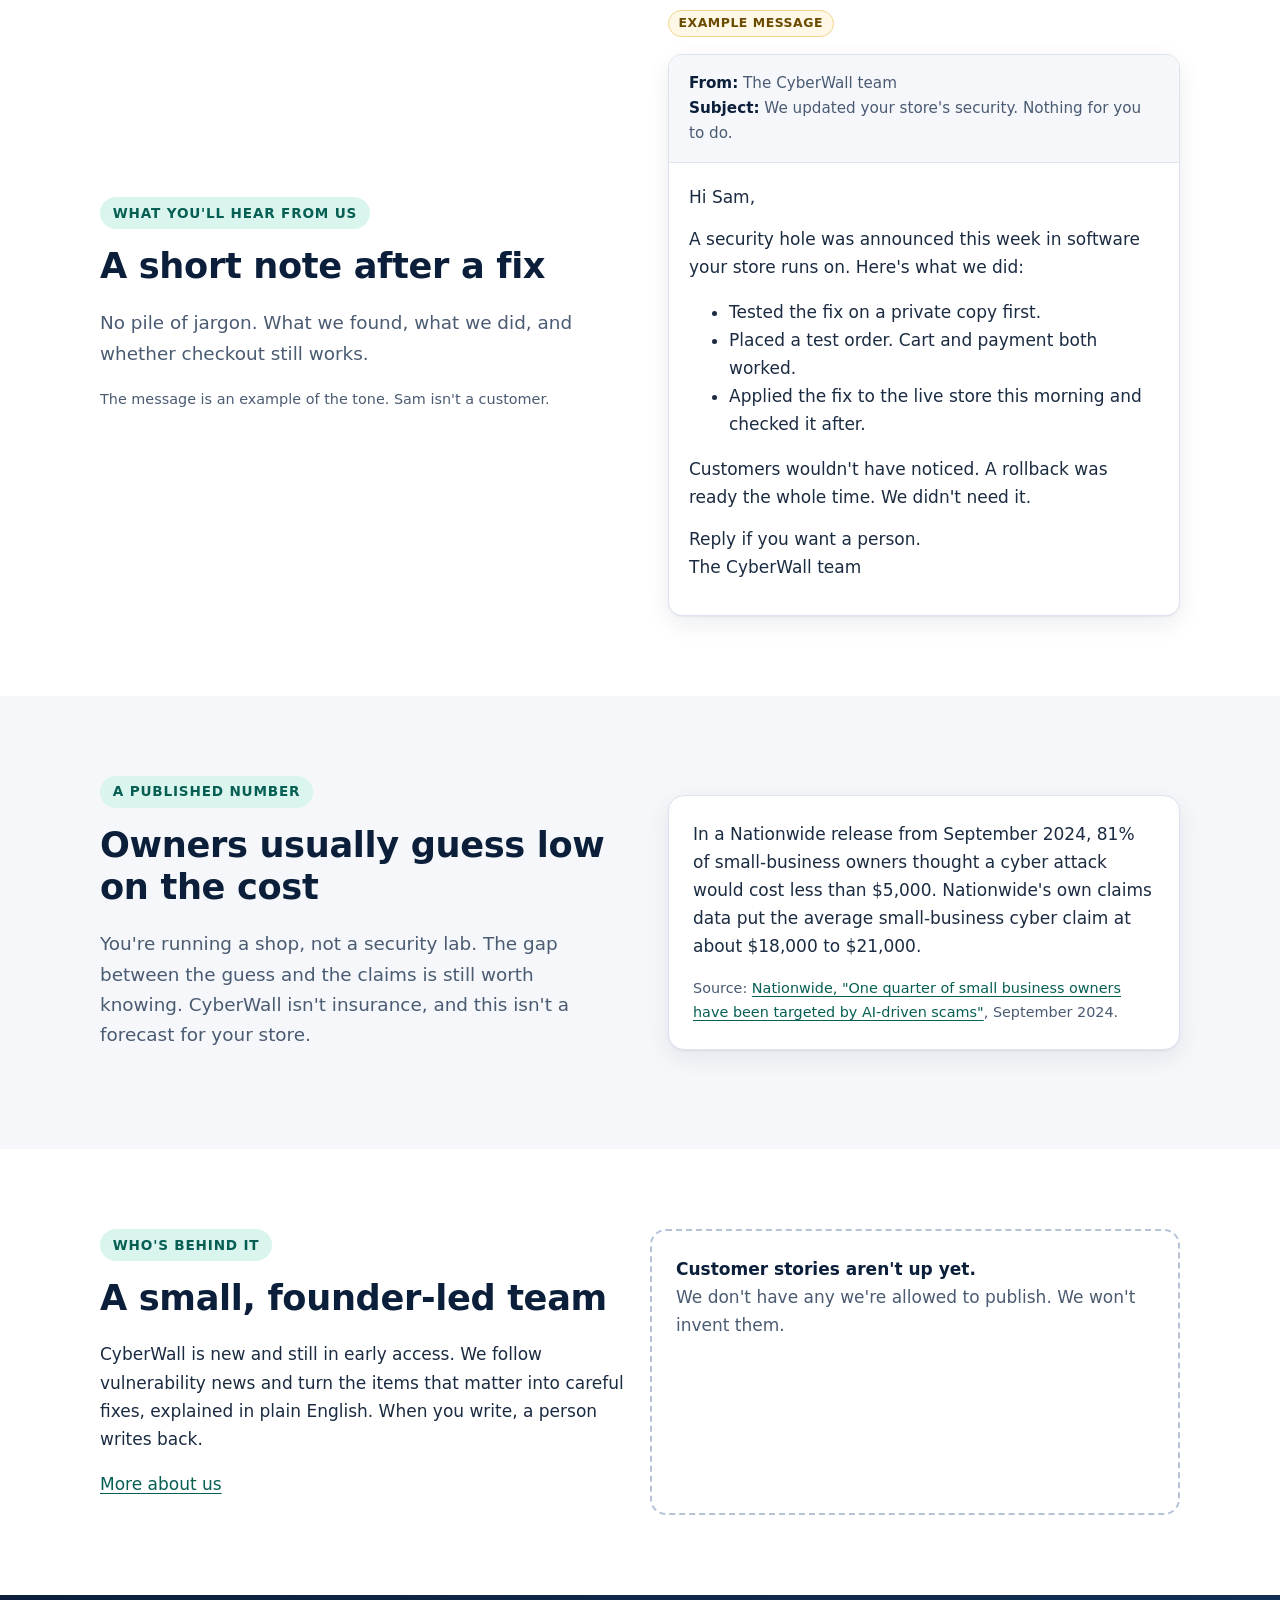
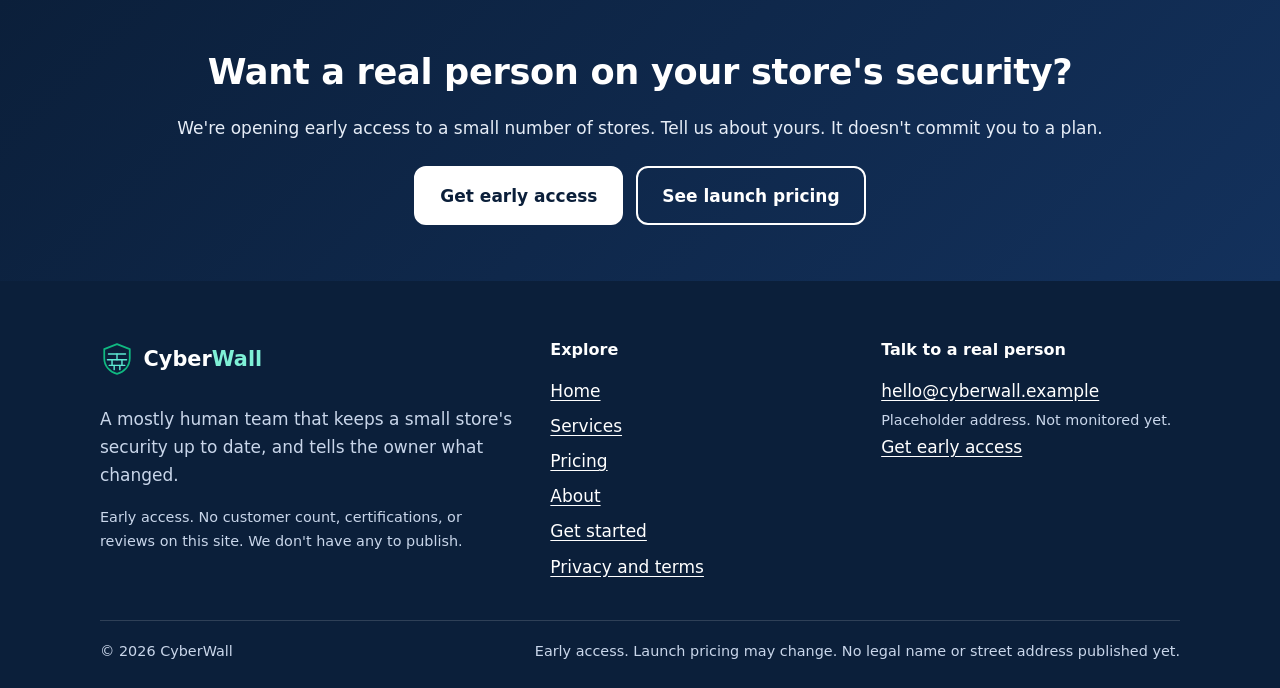
==== commit 8aeac649: "Restore the original navy and mint design. Keep the honest copy, sourced claims, SEO, security heade" ====
--- a/index.html
+++ b/index.html
@@ -3,26 +3,26 @@
 <head>
 <meta charset="utf-8">
 <meta name="viewport" content="width=device-width, initial-scale=1">
-<title>CyberWall | Store security updates, tested first</title>
-<meta name="description" content="CyberWall is a mostly human team for WooCommerce, WordPress, Magento, and Shopware stores. We test each fix on a private copy, then update the live store.">
+<title>CyberWall | Real people for your store's security</title>
+<meta name="description" content="CyberWall is a small team for WooCommerce, WordPress, Magento, and Shopware stores. We test each security fix on a private copy, then update the live store.">
 <link rel="canonical" href="https://www.cyberwall.example/">
 <meta name="color-scheme" content="light">
 <meta name="theme-color" content="#0b1f3a">
 <meta name="referrer" content="strict-origin-when-cross-origin">
 <meta property="og:type" content="website">
 <meta property="og:site_name" content="CyberWall">
-<meta property="og:title" content="CyberWall | Store security updates, tested first">
-<meta property="og:description" content="CyberWall is a mostly human team for WooCommerce, WordPress, Magento, and Shopware stores. We test each fix on a private copy, then update the live store.">
+<meta property="og:title" content="CyberWall | Real people for your store's security">
+<meta property="og:description" content="CyberWall is a small team for WooCommerce, WordPress, Magento, and Shopware stores. We test each security fix on a private copy, then update the live store.">
 <meta property="og:url" content="https://www.cyberwall.example/">
 <meta property="og:image" content="https://www.cyberwall.example/og.png">
 <meta property="og:image:width" content="1200">
 <meta property="og:image:height" content="630">
-<meta property="og:image:alt" content="CyberWall. Security updates for small online stores, tested by a person first.">
+<meta property="og:image:alt" content="CyberWall. Real people looking after small online stores.">
 <meta name="twitter:card" content="summary_large_image">
-<meta name="twitter:title" content="CyberWall | Store security updates, tested first">
-<meta name="twitter:description" content="CyberWall is a mostly human team for WooCommerce, WordPress, Magento, and Shopware stores. We test each fix on a private copy, then update the live store.">
+<meta name="twitter:title" content="CyberWall | Real people for your store's security">
+<meta name="twitter:description" content="CyberWall is a small team for WooCommerce, WordPress, Magento, and Shopware stores. We test each security fix on a private copy, then update the live store.">
 <meta name="twitter:image" content="https://www.cyberwall.example/og.png">
-<meta name="twitter:image:alt" content="CyberWall. Security updates for small online stores, tested by a person first.">
+<meta name="twitter:image:alt" content="CyberWall. Real people looking after small online stores.">
 <link rel="icon" href="favicon.svg" type="image/svg+xml">
 <link rel="icon" href="favicon-32.png" sizes="32x32" type="image/png">
 <link rel="apple-touch-icon" href="apple-touch-icon.png">
@@ -33,279 +33,200 @@
 <a class="skip" href="#main">Skip to main content</a>
 <header class="site-header">
   <div class="container bar">
-    <a class="brand" href="index.html"><svg width="32" height="32" viewBox="0 0 32 32" aria-hidden="true" focusable="false"><path fill="#ffffff" d="M16 3 5 7.5v8.2c0 6.4 4.4 11.2 11 12.8 6.6-1.6 11-6.4 11-12.8V7.5L16 3z"/><path fill="none" stroke="#0a6270" stroke-width="1.4" stroke-linecap="square" d="M10 12.2h12M9.2 16.2h13.6M10.6 20.2h10.8M16 12.2v4M12.4 16.2V20.2M19.6 16.2V20.2"/></svg><span>Cyber<b>Wall</b></span></a>
+    <a class="brand" href="index.html"><svg viewBox="0 0 48 48" aria-hidden="true" focusable="false" xmlns="http://www.w3.org/2000/svg"><path d="M24 3 6 10v13c0 11 7.6 19.3 18 22 10.4-2.7 18-11 18-22V10L24 3Z" fill="#0b1f3a"/><g fill="none" stroke="#5eead4" stroke-width="2" stroke-linecap="round"><path d="M12 17h24M10.5 25h27M13 33h22"/><path d="M24 17v8M17 25v8M31 25v8M20 33v6M28 33v6"/></g><path d="M24 3 6 10v13c0 11 7.6 19.3 18 22 10.4-2.7 18-11 18-22V10L24 3Z" fill="none" stroke="#10b981" stroke-width="2.5" stroke-linejoin="round"/></svg><span>Cyber<b>Wall</b></span></a>
     <button class="nav-toggle" type="button" aria-expanded="false" aria-controls="site-nav"><span class="bars" aria-hidden="true"></span> <span class="nav-toggle-text">Menu</span></button>
-    <a class="header-cta mobile-only" href="contact.html">Request early access</a>
     <nav id="site-nav" class="nav" aria-label="Main">
-      <a href="index.html" aria-current="page">Home</a>
-      <a href="services.html">Services</a>
-      <a href="pricing.html">Pricing</a>
-      <a href="about.html">About</a>
-      <a class="header-cta desktop-only" href="contact.html">Request early access</a>
-    </nav>
-    <noscript>
-      <nav class="noscript-nav" aria-label="Pages">
-        <a href="index.html">Home</a>
+        <a href="index.html" aria-current="page">Home</a>
         <a href="services.html">Services</a>
         <a href="pricing.html">Pricing</a>
         <a href="about.html">About</a>
-        <a href="contact.html">Request early access</a>
-      </nav>
-    </noscript>
+        <a class="btn" href="contact.html">Get early access</a>
+    </nav>
   </div>
 </header>
 <main id="main" tabindex="-1">
-  <section class="hero" aria-labelledby="hero-title">
-    <div class="container hero-grid">
-      <div>
-        <p class="kicker">Early access for small PHP stores</p>
-        <h1 id="hero-title">Security updates for your store, tested by a person before they go live.</h1>
-        <p class="lead">CyberWall watches for new security holes in the software behind small shops on WooCommerce, WordPress, Magento, and Shopware. We try each fix on a private copy, check that customers can still pay, then update the live store and send a short note in plain English.</p>
-        <div class="btn-row">
-          <a class="btn" href="contact.html">Request early access</a>
-          <a href="#how">How a fix reaches your store</a>
-        </div>
-        <p class="fine">You do not need to be technical. Asking for early access does not sign you up. Proposed prices start at $39 a month plus setup. <a href="#prices">See the three plans</a>.</p>
-      </div>
-      <div class="ticket">
-        <p class="kicker">The sequence</p>
-        <h2>When a new hole shows up</h2>
-        <ol class="ticket-steps">
-          <li><span class="num" aria-hidden="true">01</span><div><h3>A person reads it</h3><p>We decide whether it affects your store. Tools help us watch. A person makes the call.</p></div></li>
-          <li><span class="num" aria-hidden="true">02</span><div><h3>We try the fix on a copy</h3><p>A private copy, not the shop your customers use. If it breaks, only the copy is affected.</p></div></li>
-          <li><span class="num" aria-hidden="true">03</span><div><h3>We place a test order</h3><p>Add to cart and pay. A secure shop that cannot take an order is not finished.</p></div></li>
-          <li><span class="num" aria-hidden="true">04</span><div><h3>We update the live store</h3><p>A rollback, an undo back to the last good version, is prepared first.</p></div></li>
-          <li><span class="num" aria-hidden="true">05</span><div><h3>We write to you</h3><p>What was wrong, what we did, and whether you need to do anything.</p></div></li>
-        </ol>
-      </div>
-    </div>
-  </section>
-
-  <section class="platform-band" aria-label="Stores this service is built for">
-    <div class="container">
-      <p class="band-label">Built for small stores on</p>
-      <ul>
-        <li>WooCommerce</li>
-        <li>WordPress</li>
-        <li>Magento</li>
-        <li>Shopware</li>
-      </ul>
-    </div>
-  </section>
-
-  <section class="section" aria-labelledby="expect-title">
-    <div class="container">
-      <h2 id="expect-title">A fix can break checkout. Skipping it can leave a door open.</h2>
-      <p class="lead">CyberWall is the careful step in the middle, for an owner who has a shop to run rather than a security team. People do the watching, the decisions, and the writing. Monitoring tools and standard checks help. This is not a claim that no automation is used, and it is not a claim that a store cannot be broken into.</p>
-      <div class="split">
-        <div>
-          <h3>What you can expect</h3>
-          <ul class="plain-list">
-            <li>Someone follows security news for the software your store uses.</li>
-            <li>Fixes are tried on a private copy first.</li>
-            <li>Checkout is tested after the change.</li>
-            <li>A rollback is prepared before the live update.</li>
-            <li>You get a plain-English note, not a raw log.</li>
+<section class="hero">
+  <div class="container hero-grid">
+    <div>
+      <span class="eyebrow">A mostly human team for online stores</span>
+      <h1>Real people look after your store's security.</h1>
+      <p class="lead">CyberWall watches for new holes in the software behind small shops. We try each fix on a private copy of your store first. If checkout still works, we update the live site and send you a short note in plain English.</p>
+      <div class="btn-row">
+        <a class="btn" href="contact.html">Get early access</a>
+        <a class="btn secondary" href="#how">See how it works</a>
+      </div>
+      <p class="note">Built for WooCommerce, WordPress, Magento, and Shopware. You don't need to be technical. Asking doesn't sign you up. Proposed prices start at $39 a month plus setup. <a href="pricing.html">They aren't final.</a></p>
+    </div>
+    <div class="mock">
+      <div class="mock-head"><span>How we handle a new security hole</span></div>
+      <div class="mock-body">
+        <ul class="checklist">
+          <li><svg viewBox="0 0 24 24" fill="none" stroke="currentColor" stroke-width="2.5" stroke-linecap="round" stroke-linejoin="round" aria-hidden="true"><path d="m5 12.5 4.5 4.5L19 7.5"/></svg><span><strong>We spot it.</strong><br><span class="small">Somebody on the team reads the security news every day.</span></span></li>
+          <li><svg viewBox="0 0 24 24" fill="none" stroke="currentColor" stroke-width="2.5" stroke-linecap="round" stroke-linejoin="round" aria-hidden="true"><path d="m5 12.5 4.5 4.5L19 7.5"/></svg><span><strong>We test it on a copy.</strong><br><span class="small">A private copy. Not the store your customers use.</span></span></li>
+          <li><svg viewBox="0 0 24 24" fill="none" stroke="currentColor" stroke-width="2.5" stroke-linecap="round" stroke-linejoin="round" aria-hidden="true"><path d="m5 12.5 4.5 4.5L19 7.5"/></svg><span><strong>We check checkout.</strong><br><span class="small">Add to cart. Pay. We make sure that still works.</span></span></li>
+          <li><svg viewBox="0 0 24 24" fill="none" stroke="currentColor" stroke-width="2.5" stroke-linecap="round" stroke-linejoin="round" aria-hidden="true"><path d="m5 12.5 4.5 4.5L19 7.5"/></svg><span><strong>We update the live store.</strong><br><span class="small">A rollback is ready first. That's an undo, if we need it.</span></span></li>
+          <li><svg viewBox="0 0 24 24" fill="none" stroke="currentColor" stroke-width="2.5" stroke-linecap="round" stroke-linejoin="round" aria-hidden="true"><path d="m5 12.5 4.5 4.5L19 7.5"/></svg><span><strong>We tell you, plainly.</strong><br><span class="small">A short note from a real person.</span></span></li>
+        </ul>
+      </div>
+    </div>
+  </div>
+</section>
+
+<section class="trust" aria-label="What you can count on">
+  <div class="container">
+    <ul>
+      <li><svg viewBox="0 0 24 24" fill="none" stroke="currentColor" stroke-width="2.5" stroke-linecap="round" stroke-linejoin="round" aria-hidden="true"><path d="m5 12.5 4.5 4.5L19 7.5"/></svg> Run by real people</li>
+      <li><svg viewBox="0 0 24 24" fill="none" stroke="currentColor" stroke-width="2.5" stroke-linecap="round" stroke-linejoin="round" aria-hidden="true"><path d="m5 12.5 4.5 4.5L19 7.5"/></svg> Tested on a copy first</li>
+      <li><svg viewBox="0 0 24 24" fill="none" stroke="currentColor" stroke-width="2.5" stroke-linecap="round" stroke-linejoin="round" aria-hidden="true"><path d="m5 12.5 4.5 4.5L19 7.5"/></svg> Plain-English updates</li>
+      <li><svg viewBox="0 0 24 24" fill="none" stroke="currentColor" stroke-width="2.5" stroke-linecap="round" stroke-linejoin="round" aria-hidden="true"><path d="m5 12.5 4.5 4.5L19 7.5"/></svg> Rollback ready</li>
+    </ul>
+  </div>
+</section>
+
+<section class="section" aria-labelledby="what-h">
+  <div class="container">
+    <div class="center">
+      <span class="eyebrow">What we do</span>
+      <h2 id="what-h">We test the fix before it touches checkout.</h2>
+      <p class="lead">When a hole shows up in the software your store runs on, a patch usually follows. Put that patch on the live shop too fast and you can break the cart. Leave it and the hole stays open. We handle the step in the middle.</p>
+    </div>
+    <div class="grid three mt-8">
+      <div class="card"><span class="icon"><svg viewBox="0 0 24 24" fill="none" stroke="currentColor" stroke-width="2" stroke-linecap="round" stroke-linejoin="round" aria-hidden="true"><circle cx="12" cy="8" r="4"/><path d="M4 21c0-4.4 3.6-7 8-7s8 2.6 8 7"/></svg></span><h3>People do the work</h3><p>Real people watch the news, decide what matters, and write to you. Tools help us keep an eye out. People stay in charge.</p></div>
+      <div class="card"><span class="icon"><svg viewBox="0 0 24 24" fill="none" stroke="currentColor" stroke-width="2" stroke-linecap="round" stroke-linejoin="round" aria-hidden="true"><rect x="8" y="8" width="12" height="12" rx="2"/><path d="M16 8V6a2 2 0 0 0-2-2H6a2 2 0 0 0-2 2v8a2 2 0 0 0 2 2h2"/></svg></span><h3>Try it on a copy first</h3><p>Every fix gets tested on a private copy of your store. A bad update doesn't reach your live checkout.</p></div>
+      <div class="card"><span class="icon"><svg viewBox="0 0 24 24" fill="none" stroke="currentColor" stroke-width="2" stroke-linecap="round" stroke-linejoin="round" aria-hidden="true"><path d="M3 7v6h6"/><path d="M3.5 13A9 9 0 1 0 6 6.3L3 9"/></svg></span><h3>Always a way back</h3><p>If something goes sideways after a live update, we can roll back to the last good version.</p></div>
+    </div>
+    <p class="center mt-7"><a href="services.html">See everything we do</a></p>
+  </div>
+</section>
+
+<section class="section soft" id="php2shell" aria-labelledby="why-h">
+  <div class="container">
+    <span class="eyebrow">Why this matters now</span>
+    <h2 id="why-h">A real one from this month: PHP2Shell</h2>
+    <p class="lead">PHP sits under a lot of online stores. WooCommerce, WordPress, Magento, and Shopware all run on it. In October 2026, two serious holes showed up in PHP itself.</p>
+    <div class="facts">
+      <div class="fact"><b>Patched on 21 Oct 2026</b>CVE-2026-109618 and CVE-2026-109619. Each scored 9.2 on CVSS, which means critical. A CVE is the public ID for a known hole. CISA's alert that day names the fixed releases: PHP 8.5.12, 8.4.27, 8.3.36, and 8.2.35.</div>
+      <div class="fact"><b>Wide reach</b>The bugs go back to PHP 5.4. Your store can be affected even when your own code and plugins are clean.</div>
+      <div class="fact"><b>Not a plugin fix</b>Updating plugins won't touch this. The PHP version on the server has to change. A lot of the time, only your host can do that.</div>
+    </div>
+    <p>People reported attack attempts before the fix was public. Researchers have reproduced the bugs in test setups. Sansec says an attack also needs specific conditions on the server. So this isn't a reason to panic. It is a reason to have somebody check your shop.</p>
+    <p>If the server can't be updated quickly, or it's still on PHP 8.1 or older, CISA says take that PHP system offline until it's patched or upgraded. You and your host make that call. We can help you sort out what to ask them.</p>
+    <p>This is the week we're built for. We figure out if your store is affected. We test the change on a private copy and check checkout. If your host has to apply the PHP update, we tell you what to ask for. Then you get a short note.</p>
+    <p class="small"><strong>Sources:</strong> Sansec Forensics Team, <a href="https://sansec.io/research/php2shell" rel="noopener">"PHP2Shell: PHP RCE (CVE-2026-109618, CVE-2026-109619)"</a>, 21 Oct 2026. CISA, <a href="https://www.cisa.gov/news-events/alerts/2026/10/21/critical-vulnerabilities-php-require-immediate-patching" rel="noopener">"Critical Vulnerabilities in PHP Require Immediate Patching"</a>, 21 Oct 2026.</p>
+  </div>
+</section>
+
+<section class="section" id="how" aria-labelledby="how-h">
+  <div class="container">
+    <div class="center">
+      <span class="eyebrow">How it works</span>
+      <h2 id="how-h">Four steps</h2>
+      <p class="lead">You don't have to understand the technical side.</p>
+    </div>
+    <ol class="steps mt-8">
+      <li><h3>Connect your site</h3><p>We start with a one-time health check and set things up with you.</p></li>
+      <li><h3>We watch</h3><p>The team follows new security news and works out what matters for your store.</p></li>
+      <li><h3>We test on a copy</h3><p>The fix gets tried on a private copy. We also place a test order.</p></li>
+      <li><h3>We update and tell you</h3><p>We change the live store and send a short note.</p></li>
+    </ol>
+  </div>
+</section>
+
+<section class="section" aria-labelledby="sample-h">
+  <div class="container split">
+    <div>
+      <span class="eyebrow">What you'll hear from us</span>
+      <h2 id="sample-h">A short note after a fix</h2>
+      <p class="lead">No pile of jargon. What we found, what we did, and whether checkout still works.</p>
+      <p class="small">The message is an example of the tone. Sam isn't a customer.</p>
+    </div>
+    <div>
+      <p><span class="badge">Example message</span></p>
+      <article class="email" aria-label="Example update message">
+        <div class="meta"><strong>From:</strong> The CyberWall team<br><strong>Subject:</strong> We updated your store's security. Nothing for you to do.</div>
+        <div class="msg">
+          <p>Hi Sam,</p>
+          <p>A security hole was announced this week in software your store runs on. Here's what we did:</p>
+          <ul>
+            <li>Tested the fix on a private copy first.</li>
+            <li>Placed a test order. Cart and payment both worked.</li>
+            <li>Applied the fix to the live store this morning and checked it after.</li>
           </ul>
-        </div>
-        <div>
-          <h3>What we will not claim</h3>
-          <ul class="plain-list">
-            <li>That your store cannot be hacked. No one can promise that.</li>
-            <li>That a plugin update fixes every problem. Some fixes, including PHP itself, have to be done by the host.</li>
-            <li>That we replace backups, good passwords, or your hosting company.</li>
-            <li>That we are a large firm. This is early access, and we would rather say so.</li>
-          </ul>
-        </div>
-      </div>
-    </div>
-  </section>
-
-  <section class="section section-alt" id="how" aria-labelledby="how-title">
-    <div class="container">
-      <p class="kicker">From the day you write</p>
-      <h2 id="how-title">Four steps, and then we do the watching</h2>
-      <ol class="steps">
-        <li><span class="num" aria-hidden="true">01</span><h3>You write</h3><p>A person replies. Early access is a conversation. It does not commit you to a plan, and nothing is billed on this website.</p></li>
-        <li><span class="num" aria-hidden="true">02</span><h3>We agree access</h3><p>If it is a fit, we do a one-time health check with you and agree what access is needed. We will not ask you to email a password.</p></li>
-        <li><span class="num" aria-hidden="true">03</span><h3>We set up the copy</h3><p>We make the private copy and the checkout test. If your host has to change the PHP version, we say what to ask them, and we test against that version first.</p></li>
-        <li><span class="num" aria-hidden="true">04</span><h3>We keep watch</h3><p>After that we watch, test, update, and write. Plans are month to month.</p></li>
-      </ol>
-    </div>
-  </section>
-
-  <section class="section" aria-labelledby="sample-title">
-    <div class="container split">
-      <div>
-        <p class="kicker">What you would read</p>
-        <h2 id="sample-title">A short note after a fix, in plain English</h2>
-        <p class="lead">No jargon without a plain explanation. The message is an example of the tone. It is not from a real customer, and Sam is not a client.</p>
-      </div>
-      <article class="note-sample" aria-label="Example update message">
-        <p class="note-flag">Example message</p>
-        <dl class="note-meta">
-          <div><dt>From</dt><dd>The CyberWall team</dd></div>
-          <div><dt>Subject</dt><dd>We updated your store's security. Nothing for you to do.</dd></div>
-        </dl>
-        <div class="note-body">
-          <p>Hi Sam,</p>
-          <p>A security hole was announced this week in software your store runs on. Here is what we did:</p>
-          <ul>
-            <li>Tested the fix on a private copy of your store first.</li>
-            <li>Placed a test order from the cart through payment. Both worked.</li>
-            <li>Applied the fix to the live store this morning and checked it afterwards.</li>
-          </ul>
-          <p>Customers would not have seen a change. A rollback was ready the whole time, and we did not need it.</p>
-          <p>Reply to this email if you want to talk to a person.<br>The CyberWall team</p>
+          <p>Customers wouldn't have noticed. A rollback was ready the whole time. We didn't need it.</p>
+          <p>Reply if you want a person.<br>The CyberWall team</p>
         </div>
       </article>
     </div>
-  </section>
-
-  <section class="section section-alt" id="php2shell" aria-labelledby="php-title">
-    <div class="container measure">
-      <p class="kicker">A real week, October 2026</p>
-      <h2 id="php-title">PHP2Shell, and what it means for a shop</h2>
-      <p>PHP is the software underneath many stores, including WooCommerce, WordPress, Magento, and Shopware. In October 2026 two serious holes were found in PHP itself. Their public IDs are CVE-2026-109618 and CVE-2026-109619. A CVE is the public number given to a known security hole. Each is scored 9.2 on the CVSS scale, which rates them critical.</p>
-      <dl class="facts">
-        <div><dt>Patched</dt><dd>21 October 2026. CISA's alert that day names the fixed releases PHP 8.5.12, 8.4.27, 8.3.36, and 8.2.35.</dd></div>
-        <div><dt>Wide reach</dt><dd>The bugs go back to PHP 5.4, so a store can be affected even when its own code and plugins are fine.</dd></div>
-        <div><dt>Not a plugin fix</dt><dd>Updating plugins does not fix this. The PHP version on the server has to change, and that is often something only the host can do.</dd></div>
-      </dl>
-      <p>Attack attempts were reported before the fix was public. Researchers have reproduced the bugs in test environments. Sansec also says an attack needs specific knowledge of the server and specific conditions on it, so this is not automatic for every shop, and it is not a reason to panic. It is a reason to have someone check what it means for yours.</p>
-      <p>CISA's advice, if a server cannot be updated quickly or is still on PHP 8.1 or older, is to take that PHP system offline until it is patched or upgraded. That decision sits with you and your host. We can help you prepare what to ask them.</p>
-      <p>This is the kind of week CyberWall is for: notice it, work out whether your store is affected, test on a private copy, check checkout, and help get the right PHP version onto the live server, with a short note about what happened.</p>
-      <p class="small">Sources: Sansec Forensics Team, <a href="https://sansec.io/research/php2shell">“PHP2Shell: PHP RCE (CVE-2026-109618, CVE-2026-109619)”</a>, 21 October 2026. CISA, <a href="https://www.cisa.gov/news-events/alerts/2026/10/21/critical-vulnerabilities-php-require-immediate-patching">“Critical Vulnerabilities in PHP Require Immediate Patching”</a>, 21 October 2026.</p>
-    </div>
-  </section>
-
-  <section class="section" aria-labelledby="cost-title">
-    <div class="container split">
-      <div>
-        <p class="kicker">A published figure</p>
-        <h2 id="cost-title">Owners often expect a smaller bill than the claims show</h2>
-        <p class="lead">This is context from an insurer's own survey, not a forecast for your shop, and not a scare. CyberWall is not insurance.</p>
-      </div>
-      <div class="callout">
-        <p>In a Nationwide release from September 2024, 81% of small-business owners thought a cyber attack would cost less than $5,000. Nationwide's claims data put the average small-business cyber claim at about $18,000 to $21,000.</p>
-        <p class="small">Source: <a href="https://news.nationwide.com/one-quarter-of-small-business-owners-have-been-targeted-by-ai-driven-scams/">Nationwide, “One quarter of small business owners have been targeted by AI-driven scams”</a>, September 2024. Figures are from that release. They are not a prediction for any one business.</p>
-      </div>
-    </div>
-  </section>
-
-  <section class="section section-alt" aria-labelledby="who-title">
-    <div class="container split">
-      <div>
-        <p class="kicker">Who does the work</p>
-        <h2 id="who-title">A small, founder-led team</h2>
-        <p>CyberWall is early access and founder-led. The aim is to follow vulnerability news closely and turn the items that matter into careful fixes for small stores, explained in plain English. When you write, a person is supposed to write back. Names and photos are not on this site yet.</p>
-        <p><a href="about.html">How the team works</a></p>
-      </div>
-      <aside class="placeholder">
-        <p class="kicker">Placeholder</p>
-        <p><strong>Customer stories are not up yet.</strong> There are none we can publish. We will not invent quotes, logos, or a client list.</p>
-      </aside>
-    </div>
-  </section>
-
-  <section class="section" id="prices" aria-labelledby="prices-title">
-    <div class="container">
-      <p class="kicker">US dollars, month to month</p>
-      <h2 id="prices-title">Proposed launch prices</h2>
-      <div class="callout callout-warn">
-        <p><strong>Not a final rate card.</strong> These are the proposed early-access prices. They may change before the service is open to everyone. Target reply times are not set yet, so none are printed here.</p>
-      </div>
-      <div class="plans">
-        <article class="plan" id="essentials">
-          <h3>Essentials</h3>
-          <p class="price"><span class="amount">$39</span> <span class="per">/ month</span></p>
-          <p class="setup">$149 one-time setup</p>
-          <p class="plan-for">One small shop getting started.</p>
-          <a class="btn" href="contact.html?plan=essentials">Request early access</a>
-        </article>
-        <article class="plan" id="standard">
-          <h3>Standard</h3>
-          <p class="price"><span class="amount">$69</span> <span class="per">/ month</span></p>
-          <p class="setup">$199 one-time setup</p>
-          <p class="plan-for">Essentials, plus a check for hidden card-stealing code after each fix.</p>
-          <a class="btn" href="contact.html?plan=standard">Request early access</a>
-        </article>
-        <article class="plan" id="priority">
-          <h3>Priority</h3>
-          <p class="price"><span class="amount">$99</span> <span class="per">/ month</span></p>
-          <p class="setup">$299 one-time setup</p>
-          <p class="plan-for">Standard, plus a person reviewing every update. Up to 3 stores.</p>
-          <a class="btn" href="contact.html?plan=priority">Request early access</a>
-        </article>
-      </div>
-      <p class="fine plan-follow"><a href="pricing.html">The pricing page lists what each plan includes</a>, what the setup fee covers, and the questions people ask.</p>
-    </div>
-  </section>
-
-  <section class="section section-alt faq" aria-labelledby="faq-title">
-    <div class="container">
-      <h2 id="faq-title">Questions</h2>
-      <div>
-        <details>
-          <summary><span class="q">Do I need to be technical?</span> <span class="mark" aria-hidden="true"></span></summary>
-          <p>No. We do the technical work and explain it in plain English. If we need something from you, we say what it is and how to do it.</p>
-        </details>
-        <details>
-          <summary><span class="q">Do you guarantee my store will not be hacked?</span> <span class="mark" aria-hidden="true"></span></summary>
-          <p>No. Nobody honestly can. We reduce risk by fixing known holes quickly and carefully, with a test copy, a checkout check, and a rollback prepared. We do not replace backups, passwords, or your host.</p>
-        </details>
-        <details>
-          <summary><span class="q">What if an update would break the store?</span> <span class="mark" aria-hidden="true"></span></summary>
-          <p>That is why the fix is tried on a private copy first. If it causes trouble there, it does not go onto the live store. A person tells you, and we look for a safer way. If something unexpected happens after a live update, the rollback is there.</p>
-        </details>
-        <details>
-          <summary><span class="q">Does early access commit me to a plan?</span> <span class="mark" aria-hidden="true"></span></summary>
-          <p>No. It is a request for a conversation. We are opening early access to a small number of stores so each one can be looked after properly. This website does not take payment.</p>
-        </details>
-      </div>
-      <p><a href="pricing.html#faq">More questions, including hosting, access, and where a test copy lives</a></p>
-    </div>
-  </section>
-
-  <section class="cta-band" aria-labelledby="cta-title">
-    <div class="container">
-      <h2 id="cta-title">Ask a person to look at your store</h2>
-      <p>Tell us what the shop runs on. Early access is for a small number of stores, and it does not commit you to a plan.</p>
-      <p><a class="btn" href="contact.html">Request early access</a></p>
-      <p class="fine"><a href="pricing.html">Read the proposed prices first</a></p>
-    </div>
-  </section>
+  </div>
+</section>
+
+<section class="section soft" aria-labelledby="aware-h">
+  <div class="container split">
+    <div>
+      <span class="eyebrow">A published number</span>
+      <h2 id="aware-h">Owners usually guess low on the cost</h2>
+      <p class="lead">You're running a shop, not a security lab. The gap between the guess and the claims is still worth knowing. CyberWall isn't insurance, and this isn't a forecast for your store.</p>
+    </div>
+    <div class="card">
+      <p>In a Nationwide release from September 2024, 81% of small-business owners thought a cyber attack would cost less than $5,000. Nationwide's own claims data put the average small-business cyber claim at about $18,000 to $21,000.</p>
+      <p class="small">Source: <a href="https://news.nationwide.com/one-quarter-of-small-business-owners-have-been-targeted-by-ai-driven-scams/" rel="noopener">Nationwide, "One quarter of small business owners have been targeted by AI-driven scams"</a>, September 2024.</p>
+    </div>
+  </div>
+</section>
+
+<section class="section" aria-labelledby="people-h">
+  <div class="container grid two">
+    <div>
+      <span class="eyebrow">Who's behind it</span>
+      <h2 id="people-h">A small, founder-led team</h2>
+      <p>CyberWall is new and still in early access. We follow vulnerability news and turn the items that matter into careful fixes, explained in plain English. When you write, a person writes back.</p>
+      <p><a href="about.html">More about us</a></p>
+    </div>
+    <div class="placeholder"><strong>Customer stories aren't up yet.</strong><br>We don't have any we're allowed to publish. We won't invent them.</div>
+  </div>
+</section>
+
+<section class="cta-band" aria-labelledby="cta-h">
+  <div class="container">
+    <h2 id="cta-h">Want a real person on your store's security?</h2>
+    <p>We're opening early access to a small number of stores. Tell us about yours. It doesn't commit you to a plan.</p>
+    <div class="btn-row"><a class="btn light" href="contact.html">Get early access</a><a class="btn secondary" href="pricing.html">See launch pricing</a></div>
+  </div>
+</section>
+
 </main>
 <footer class="site-footer">
-  <div class="container foot-grid">
-    <div>
-      <a class="brand" href="index.html"><svg width="32" height="32" viewBox="0 0 32 32" aria-hidden="true" focusable="false"><path fill="#ffffff" d="M16 3 5 7.5v8.2c0 6.4 4.4 11.2 11 12.8 6.6-1.6 11-6.4 11-12.8V7.5L16 3z"/><path fill="none" stroke="#0a6270" stroke-width="1.4" stroke-linecap="square" d="M10 12.2h12M9.2 16.2h13.6M10.6 20.2h10.8M16 12.2v4M12.4 16.2V20.2M19.6 16.2V20.2"/></svg><span>Cyber<b>Wall</b></span></a>
-      <p>A mostly human team that updates a small store's security, then tells the owner what changed.</p>
-      <p class="small">Early access. No customer count, certifications, or reviews are published because there are none to publish yet.</p>
-    </div>
-    <nav aria-label="Footer">
-      <p class="foot-title">Pages</p>
-      <ul>
-        <li><a href="index.html">Home</a></li>
-        <li><a href="services.html">Services</a></li>
-        <li><a href="pricing.html">Pricing</a></li>
-        <li><a href="about.html">About</a></li>
-        <li><a href="contact.html">Request early access</a></li>
-        <li><a href="legal.html">Privacy and terms</a></li>
-      </ul>
-    </nav>
-    <div>
-      <p class="foot-title">Early access</p>
-      <p><a href="contact.html">Request early access</a></p>
-      <address>
-        <a href="mailto:hello@cyberwall.example">hello@cyberwall.example</a><br>
-        <span class="small">Placeholder address. Not monitored yet.</span>
-      </address>
-    </div>
-  </div>
-  <div class="container legal-row">
-    <p>&copy; 2026 CyberWall</p>
-    <p>No legal name, phone, or postal address published yet. Proposed prices, not a final rate card.</p>
+  <div class="container">
+    <div class="foot-grid">
+      <div>
+        <a class="brand" href="index.html"><svg viewBox="0 0 48 48" aria-hidden="true" focusable="false" xmlns="http://www.w3.org/2000/svg"><path d="M24 3 6 10v13c0 11 7.6 19.3 18 22 10.4-2.7 18-11 18-22V10L24 3Z" fill="#0b1f3a"/><g fill="none" stroke="#5eead4" stroke-width="2" stroke-linecap="round"><path d="M12 17h24M10.5 25h27M13 33h22"/><path d="M24 17v8M17 25v8M31 25v8M20 33v6M28 33v6"/></g><path d="M24 3 6 10v13c0 11 7.6 19.3 18 22 10.4-2.7 18-11 18-22V10L24 3Z" fill="none" stroke="#10b981" stroke-width="2.5" stroke-linejoin="round"/></svg><span>Cyber<b>Wall</b></span></a>
+        <p class="mt-6">A mostly human team that keeps a small store's security up to date, and tells the owner what changed.</p>
+        <p class="small">Early access. No customer count, certifications, or reviews on this site. We don't have any to publish.</p>
+      </div>
+      <nav aria-label="Footer">
+        <p class="foot-label">Explore</p>
+        <ul>
+          <li><a href="index.html">Home</a></li>
+          <li><a href="services.html">Services</a></li>
+          <li><a href="pricing.html">Pricing</a></li>
+          <li><a href="about.html">About</a></li>
+          <li><a href="contact.html">Get started</a></li>
+          <li><a href="legal.html">Privacy and terms</a></li>
+        </ul>
+      </nav>
+      <div>
+        <p class="foot-label">Talk to a real person</p>
+        <address>
+          <a href="mailto:hello@cyberwall.example">hello@cyberwall.example</a><br>
+          <span class="small">Placeholder address. Not monitored yet.</span>
+        </address>
+        <p><a href="contact.html">Get early access</a></p>
+      </div>
+    </div>
+    <div class="legal">
+      <span>&copy; 2026 CyberWall</span>
+      <span>Early access. Launch pricing may change. No legal name or street address published yet.</span>
+    </div>
   </div>
 </footer>
 </body>
--- a/style.css
+++ b/style.css
@@ -1,42 +1,43 @@
-/* CyberWall — mobile-first. Navy, white, slate, and one teal accent. */
+/* CyberWall — original navy / teal / mint look, tidied.
+   Colors, type, space, and radii live in :root. No build, no external fonts. */
 
 :root {
-  /* Color */
-  --color-navy: #0b1f3a;
-  --color-ink: #1b2b41;
-  --color-slate: #3d5166;
-  --color-input-border: #5c6e82;
-  --color-line: #d3deea;
-  --color-white: #ffffff;
-  --color-canvas: #f5f9fc;
-  --color-sky: #e7f1f8;
-  --color-sheet: #ffffff;
-  --color-teal: #0a6270;
-  --color-teal-deep: #09545c;
-  --color-teal-soft: #8fd0dc;
-  --color-danger: #9b1c1c;
-  --color-danger-bg: #fdf2f2;
-  --color-focus: #0b1f3a;
-  --color-focus-on-dark: #ffffff;
-
-  /* Type */
-  --font-sans: system-ui, -apple-system, "Segoe UI", Roboto, "Helvetica Neue", Arial, sans-serif;
-  --font-serif: Georgia, "Iowan Old Style", "Palatino Linotype", Palatino, "Times New Roman", serif;
-  --font-mono: ui-monospace, "Cascadia Code", "Segoe UI Mono", Menlo, Consolas, monospace;
-  --text-xs: 0.78rem;
-  --text-sm: 0.875rem;
-  --text-md: 1.0625rem;
-  --text-lg: 1.15rem;
-  --text-h3: 1.25rem;
-  --text-h2: clamp(1.55rem, 3vw, 2.15rem);
-  --text-h1: clamp(2rem, 6vw, 3.15rem);
-  --text-price: 3rem;
-  --leading-tight: 1.15;
-  --leading-body: 1.6;
-  --tracking-label: 0.08em;
-
-  /* Space */
-  --space-1: 0.25rem;
+  --navy: #0b1f3a;
+  --navy-2: #13315c;
+  --ink: #1b2b41;
+  --muted: #4a5b72;
+  --teal: #0a7d6e;
+  --teal-dark: #075f54;
+  --emerald: #10b981;
+  --mint: #d9f5ee;
+  --mint-2: #eefaf6;
+  --mint-bright: #7ff0d6;
+  --bg: #ffffff;
+  --bg-soft: #f5f7fa;
+  --line: #dde4ee;
+  --line-strong: #6a7e96;
+  --on-navy: #e6edf7;
+  --on-navy-muted: #c9d6ea;
+  --warn-bg: #fff8e6;
+  --warn-line: #f0d58a;
+  --warn-ink: #6b4b00;
+  --danger: #b42318;
+  --danger-bg: #fdf2f2;
+  --focus: #0b1f3a;
+  --focus-on-dark: #ffffff;
+
+  --font: system-ui, -apple-system, "Segoe UI", Roboto, "Helvetica Neue", Arial, sans-serif;
+  --text-body: 1.0625rem;
+  --text-lead: 1.15rem;
+  --text-small: 0.9rem;
+  --text-h1: clamp(2rem, 6vw, 3.2rem);
+  --text-h2: clamp(1.55rem, 4vw, 2.2rem);
+  --text-h3: 1.2rem;
+  --text-price: 2.4rem;
+  --leading-tight: 1.2;
+  --leading-body: 1.65;
+
+  --space-1: 0.35rem;
   --space-2: 0.5rem;
   --space-3: 0.75rem;
   --space-4: 1rem;
@@ -44,22 +45,21 @@
   --space-6: 1.5rem;
   --space-7: 2rem;
   --space-8: 2.5rem;
-  --space-9: 3rem;
-  --space-10: 4.25rem;
-
-  /* Shape */
-  --radius-sm: 4px;
-  --radius-md: 6px;
-  --border-thin: 1px solid var(--color-line);
-  --border-strong: 1px solid var(--color-navy);
-  --shadow: 0 1px 2px rgba(11, 31, 58, 0.06);
-  --header-offset: 7.5rem;
-  --content: 1080px;
-  --measure: 40rem;
+  --space-9: 3.5rem;
+  --space-10: 5rem;
+  --header-h: 4.25rem;
+  --header-offset: 5.5rem;
+  --content: 1120px;
+  --measure: 46rem;
   --tap: 44px;
-  --tap-lg: 48px;
+
+  --radius: 16px;
+  --radius-sm: 10px;
+  --radius-md: 14px;
+  --radius-lg: 20px;
+  --radius-pill: 999px;
+  --shadow: 0 1px 2px rgba(11, 31, 58, 0.06), 0 8px 24px rgba(11, 31, 58, 0.08);
   --duration: 0.15s;
-  --ease: ease;
 }
 
 *,
@@ -70,63 +70,60 @@
 
 body {
   margin: 0;
-  font-family: var(--font-sans);
-  font-size: var(--text-md);
+  font-family: var(--font);
+  font-size: var(--text-body);
   line-height: var(--leading-body);
-  color: var(--color-ink);
-  background: var(--color-canvas);
+  color: var(--ink);
+  background: var(--bg);
   overflow-wrap: break-word;
 }
 
-img { max-width: 100%; height: auto; }
+img, svg { max-width: 100%; height: auto; }
 
 h1, h2, h3 {
-  font-family: var(--font-serif);
-  font-weight: 600;
+  color: var(--navy);
   line-height: var(--leading-tight);
-  color: var(--color-navy);
-  margin: 0 0 var(--space-3);
-}
-
-h1 { font-size: var(--text-h1); max-width: 16em; }
-h2 { font-size: var(--text-h2); max-width: 20em; }
+  letter-spacing: -0.01em;
+  margin: 0 0 0.6em;
+}
+
+h1 { font-size: var(--text-h1); }
+h2 { font-size: var(--text-h2); }
 h3 { font-size: var(--text-h3); }
-
-p { margin: 0 0 var(--space-4); }
+p { margin: 0 0 1em; }
 
 a {
-  color: var(--color-teal-deep);
-  text-underline-offset: 0.18em;
-  transition: color var(--duration) var(--ease), background-color var(--duration) var(--ease), border-color var(--duration) var(--ease);
-}
-
-a:hover { color: var(--color-navy); }
+  color: var(--teal-dark);
+  text-underline-offset: 3px;
+  transition: color var(--duration) ease, background-color var(--duration) ease, border-color var(--duration) ease;
+}
+
+a:hover { color: var(--navy); }
 
 :focus-visible {
-  outline: 3px solid var(--color-focus);
+  outline: 3px solid var(--focus);
   outline-offset: 3px;
-}
-
-.site-header :focus-visible,
-.site-footer :focus-visible,
-.platform-band :focus-visible,
-.cta-band :focus-visible {
-  outline-color: var(--color-focus-on-dark);
+  border-radius: 6px;
+}
+
+.trust :focus-visible,
+.cta-band :focus-visible,
+.site-footer :focus-visible {
+  outline-color: var(--focus-on-dark);
 }
 
 .skip {
   position: absolute;
-  left: var(--space-3);
-  top: var(--space-3);
+  left: 0.75rem;
+  top: 0.75rem;
+  transform: translateY(-160%);
+  background: var(--navy);
+  color: #fff;
+  padding: 0.7rem 1rem;
   z-index: 100;
-  transform: translateY(-160%);
-  background: var(--color-white);
-  color: var(--color-navy);
-  border: 2px solid var(--color-navy);
-  border-radius: var(--radius-sm);
-  padding: 0.65rem var(--space-4);
   font-weight: 700;
   text-decoration: none;
+  border-radius: var(--radius-sm);
 }
 
 .skip:focus { transform: none; }
@@ -137,19 +134,27 @@
   padding: 0 var(--space-5);
 }
 
-.measure { max-width: var(--measure); }
-.lead { font-size: var(--text-lg); max-width: var(--measure); }
-.fine,
-.small { font-size: 0.95rem; color: var(--color-slate); }
-
-.kicker {
-  font-family: var(--font-mono);
-  font-size: var(--text-sm);
-  font-weight: 600;
-  letter-spacing: var(--tracking-label);
+.container.measure-faq { max-width: 820px; }
+
+.lead { font-size: var(--text-lead); color: var(--muted); max-width: var(--measure); }
+.small, .note { font-size: var(--text-small); color: var(--muted); }
+.center { text-align: center; }
+.center .lead { margin-left: auto; margin-right: auto; }
+.mt-6 { margin-top: var(--space-6); }
+.mt-7 { margin-top: var(--space-7); }
+.mt-8 { margin-top: var(--space-8); }
+
+.eyebrow {
+  display: inline-block;
+  font-weight: 700;
+  font-size: 0.85rem;
+  letter-spacing: 0.06em;
   text-transform: uppercase;
-  color: var(--color-teal-deep);
-  margin: 0 0 var(--space-3);
+  color: var(--teal-dark);
+  background: var(--mint);
+  padding: 0.3rem 0.8rem;
+  border-radius: var(--radius-pill);
+  margin-bottom: var(--space-4);
 }
 
 main :is(h1, h2, h3, [id]) { scroll-margin-top: var(--header-offset); }
@@ -160,153 +165,105 @@
 .site-header {
   position: sticky;
   top: 0;
-  z-index: 40;
-  background: var(--color-navy);
-  color: var(--color-white);
-  border-bottom: 3px solid var(--color-teal);
+  z-index: 50;
+  background: rgba(255, 255, 255, 0.96);
+  backdrop-filter: blur(8px);
+  border-bottom: 1px solid var(--line);
 }
 
 .bar {
   display: flex;
   flex-wrap: wrap;
   align-items: center;
-  gap: var(--space-3);
-  padding-top: var(--space-3);
-  padding-bottom: var(--space-3);
+  justify-content: space-between;
+  min-height: var(--header-h);
+  gap: var(--space-4);
 }
 
 .brand {
-  display: inline-flex;
+  display: flex;
   align-items: center;
-  gap: 0.55rem;
-  margin-right: auto;
-  color: var(--color-white);
+  gap: 0.6rem;
+  min-height: var(--tap);
+  font-weight: 800;
+  font-size: 1.3rem;
+  color: var(--navy);
   text-decoration: none;
-  font-weight: 700;
-  font-size: var(--text-h3);
-  letter-spacing: -0.02em;
-  min-height: var(--tap);
-}
-
-.brand svg { display: block; flex: none; }
-.brand span b { color: var(--color-teal-soft); font-weight: 700; }
-.brand:hover { color: var(--color-white); }
+}
+
+.brand svg { width: 34px; height: 34px; flex: none; }
+.brand span b { color: var(--teal); }
+.brand:hover { color: var(--navy); }
 
 .nav-toggle {
   display: none;
   align-items: center;
   gap: var(--space-2);
   min-height: var(--tap);
-  min-width: var(--tap);
-  padding: 0.4rem 0.7rem;
-  background: transparent;
-  color: var(--color-white);
-  border: 2px solid var(--color-teal-soft);
+  background: none;
+  border: 1px solid var(--line);
   border-radius: var(--radius-sm);
+  padding: var(--space-2) 0.8rem;
   font: inherit;
-  font-weight: 700;
+  font-weight: 600;
+  color: var(--navy);
   cursor: pointer;
-  transition: background-color var(--duration) var(--ease), color var(--duration) var(--ease);
-}
-
-.nav-toggle:hover { background: rgba(255, 255, 255, 0.08); }
+}
 
 .js .nav-toggle { display: inline-flex; }
 
-.bars {
+.nav-toggle .bars {
   width: 18px;
   height: 2px;
-  background: currentColor;
+  background: var(--navy);
+  position: relative;
   display: inline-block;
-  position: relative;
-}
-
-.bars::before,
-.bars::after {
+}
+
+.nav-toggle .bars::before,
+.nav-toggle .bars::after {
   content: "";
   position: absolute;
   left: 0;
   width: 18px;
   height: 2px;
-  background: currentColor;
-}
-
-.bars::before { top: -6px; }
-.bars::after { top: 6px; }
-
-.header-cta {
+  background: var(--navy);
+}
+
+.nav-toggle .bars::before { top: -6px; }
+.nav-toggle .bars::after { top: 6px; }
+
+.nav {
+  display: flex;
+  flex-direction: column;
+  gap: 0.25rem;
+  width: 100%;
+  order: 3;
+  padding-bottom: var(--space-4);
+}
+
+.js .nav { display: none; }
+.js .nav.open { display: flex; }
+
+.nav a {
   display: inline-flex;
   align-items: center;
-  justify-content: center;
   min-height: var(--tap);
-  padding: var(--space-2) 0.9rem;
-  background: var(--color-white);
-  color: var(--color-navy);
-  border: 2px solid var(--color-white);
-  border-radius: var(--radius-sm);
-  font-weight: 700;
+  padding: 0.7rem 0.4rem;
   text-decoration: none;
-  text-align: center;
-}
-
-a.header-cta.mobile-only { flex: 1 0 100%; }
-
-.header-cta:hover {
-  background: var(--color-sky);
-  border-color: var(--color-sky);
-  color: var(--color-navy);
-}
-
-.header-cta[aria-current="page"] { box-shadow: inset 0 -3px 0 var(--color-teal); }
-
-.nav,
-.noscript-nav {
-  display: none;
-  flex-basis: 100%;
-  flex-direction: column;
-  gap: 0.1rem;
-  margin: 0;
-  padding: 0;
-}
-
-.nav.open,
-.noscript-nav { display: flex; }
-
-.nav a,
-.noscript-nav a {
-  color: var(--color-white);
-  text-decoration: none;
-  font-weight: 700;
-  padding: 0.55rem 0.2rem;
-  min-height: var(--tap);
-  display: inline-flex;
-  align-items: center;
-}
-
-.nav a:hover,
-.noscript-nav a:hover { color: var(--color-teal-soft); text-decoration: underline; }
+  color: var(--ink);
+  font-weight: 600;
+  border-radius: 8px;
+}
+
+.nav a:hover { color: var(--teal-dark); background: var(--bg-soft); }
 
 .nav a[aria-current="page"] {
-  box-shadow: inset 0 -2px 0 var(--color-teal-soft);
-  text-decoration: underline;
-  text-underline-offset: 0.35em;
-}
-
-.nav a.header-cta,
-.nav a.header-cta:hover {
-  color: var(--color-navy);
-  text-decoration: none;
-  box-shadow: none;
-}
-
-.nav a.header-cta:hover { background: var(--color-sky); }
-
-.nav a.header-cta[aria-current="page"] {
-  text-decoration: none;
-  box-shadow: inset 0 -3px 0 var(--color-teal);
-}
-
-.nav .desktop-only { display: none; }
+  color: var(--teal-dark);
+  box-shadow: inset 0 -3px 0 var(--teal-dark);
+}
+
+.nav .btn { margin-top: 0.4rem; text-align: center; justify-content: center; }
 
 /* Buttons */
 
@@ -314,621 +271,471 @@
   display: inline-flex;
   align-items: center;
   justify-content: center;
-  min-height: var(--tap-lg);
-  padding: 0.7rem 1.15rem;
-  background: var(--color-teal);
-  color: var(--color-white);
-  border: 2px solid var(--color-teal);
-  border-radius: var(--radius-sm);
-  box-shadow: none;
+  min-height: 48px;
+  background: var(--teal);
+  color: #fff;
   font: inherit;
   font-weight: 700;
+  padding: 0.85rem 1.5rem;
+  border-radius: 12px;
   text-decoration: none;
+  border: 2px solid var(--teal);
   cursor: pointer;
-  transition: background-color var(--duration) var(--ease), border-color var(--duration) var(--ease), color var(--duration) var(--ease);
-}
-
-.btn:hover {
-  background: var(--color-teal-deep);
-  border-color: var(--color-teal-deep);
-  color: var(--color-white);
-}
-
-.btn-secondary {
-  background: var(--color-white);
-  color: var(--color-navy);
-  border-color: var(--color-navy);
-}
-
-.btn-secondary:hover {
-  background: var(--color-sky);
-  border-color: var(--color-navy);
-  color: var(--color-navy);
-}
-
-.btn-row {
-  display: flex;
-  flex-wrap: wrap;
-  gap: var(--space-3);
-  align-items: center;
-  margin: var(--space-5) 0;
-}
-
-/* Hero and sequence */
-
-.hero { padding: 2.4rem 0 2.6rem; }
-
-.hero-grid {
+  transition: background-color var(--duration) ease, border-color var(--duration) ease, color var(--duration) ease, transform var(--duration) ease;
+}
+
+.btn:hover { background: var(--teal-dark); border-color: var(--teal-dark); color: #fff; transform: translateY(-1px); }
+
+.btn.secondary { background: transparent; color: var(--navy); border-color: var(--navy); }
+.btn.secondary:hover { background: var(--navy); color: #fff; }
+
+.cta-band .btn.secondary { color: #fff; border-color: #fff; }
+.cta-band .btn.secondary:hover { background: #fff; color: var(--navy); }
+
+.btn.light { background: #fff; color: var(--navy); border-color: #fff; }
+.btn.light:hover { background: var(--mint); color: var(--navy); border-color: var(--mint); transform: translateY(-1px); }
+
+.btn-row { display: flex; flex-wrap: wrap; gap: 0.8rem; margin-top: var(--space-6); }
+.nav .btn { color: #fff; }
+.nav .btn:hover { background: var(--teal-dark); color: #fff; }
+
+/* Hero */
+
+.hero {
+  background: linear-gradient(180deg, var(--mint-2), var(--bg));
+  padding: var(--space-9) 0;
+}
+
+.hero-grid { display: grid; gap: var(--space-8); align-items: center; }
+.hero p.lead { margin-bottom: 0; }
+.hero .note { margin-top: var(--space-4); }
+
+.page-hero {
+  background: linear-gradient(180deg, var(--mint-2), var(--bg));
+  padding: var(--space-9) 0 var(--space-7);
+}
+
+.page-hero h1 { font-size: clamp(1.9rem, 5vw, 2.8rem); }
+
+.section { padding: var(--space-9) 0; }
+.section.soft { background: var(--bg-soft); }
+
+/* Cards */
+
+.grid { display: grid; gap: var(--space-5); }
+
+.card {
+  background: var(--bg);
+  border: 1px solid var(--line);
+  border-radius: var(--radius);
+  padding: var(--space-6);
+  box-shadow: var(--shadow);
+}
+
+.card h3 { margin-top: 0.2rem; }
+.card p:last-child { margin-bottom: 0; }
+
+.icon {
+  width: 46px;
+  height: 46px;
+  border-radius: 12px;
+  background: var(--mint);
+  color: var(--teal-dark);
   display: grid;
-  gap: var(--space-7);
-  align-items: start;
-}
-
-.hero-grid > *,
-.split > *,
-.plans > *,
-.contact-grid > * { min-width: 0; }
-
-.ticket {
-  background: var(--color-sheet);
-  border: var(--border-strong);
-  border-radius: var(--radius-md);
-  box-shadow: var(--shadow);
-}
-
-.ticket h2 {
-  font-size: 1.45rem;
-  margin: 0;
-  padding: 0.15rem var(--space-4) 0.85rem;
-  border-bottom: var(--border-strong);
-  max-width: none;
-}
-
-.ticket .kicker { margin: 0; padding: 0.85rem var(--space-4) 0; }
-
-.ticket-steps,
-.steps,
-.plain-list,
-.service-list {
+  place-items: center;
+  margin-bottom: 0.8rem;
+}
+
+.icon svg { width: 24px; height: 24px; }
+
+.trust { background: var(--navy); color: #fff; padding: 1.1rem 0; }
+
+.trust ul {
   list-style: none;
   margin: 0;
   padding: 0;
-}
-
-.ticket-steps li {
   display: grid;
-  grid-template-columns: auto 1fr;
-  gap: var(--space-3);
-  padding: 0.9rem var(--space-4);
-  border-top: var(--border-thin);
-}
-
-.ticket-steps li:first-child { border-top: 0; }
-
-.num {
-  font-family: var(--font-mono);
-  font-size: var(--text-sm);
-  color: var(--color-teal-deep);
-  padding-top: 0.15rem;
-}
-
-.ticket-steps h3,
-.steps h3 { margin-bottom: var(--space-1); }
-
-.ticket-steps p,
-.steps p { margin: 0; color: var(--color-slate); }
-
-.platform-band {
-  background: var(--color-navy);
-  color: var(--color-white);
-  padding: 0.95rem 0;
-}
-
-.platform-band .band-label {
-  margin: 0 0 0.35rem;
-  font-family: var(--font-mono);
-  font-size: var(--text-xs);
-  letter-spacing: var(--tracking-label);
-  text-transform: uppercase;
-  color: var(--color-teal-soft);
-}
-
-.platform-band ul {
-  display: flex;
-  flex-wrap: wrap;
-  gap: 0.35rem var(--space-5);
+  gap: 0.7rem;
+  grid-template-columns: 1fr 1fr;
+}
+
+.trust li { display: flex; gap: 0.55rem; align-items: center; font-weight: 600; font-size: 0.98rem; }
+.trust svg { width: 20px; height: 20px; color: var(--mint-bright); flex: none; }
+
+.steps {
   list-style: none;
   margin: 0;
   padding: 0;
+  display: grid;
+  gap: var(--space-5);
+  counter-reset: s;
+}
+
+.steps li {
+  counter-increment: s;
+  background: var(--bg);
+  border: 1px solid var(--line);
+  border-radius: var(--radius);
+  padding: var(--space-6) var(--space-6) var(--space-6) 4.4rem;
+  position: relative;
+  box-shadow: var(--shadow);
+}
+
+.steps li::before {
+  content: counter(s);
+  position: absolute;
+  left: 1.2rem;
+  top: 1.4rem;
+  width: 2.3rem;
+  height: 2.3rem;
+  border-radius: 50%;
+  background: var(--navy);
+  color: #fff;
+  font-weight: 800;
+  display: grid;
+  place-items: center;
+}
+
+.steps h3 { margin-bottom: 0.3rem; }
+.steps p { margin: 0; color: var(--muted); }
+
+.mock {
+  background: var(--bg);
+  border: 1px solid var(--line);
+  border-radius: var(--radius-lg);
+  box-shadow: var(--shadow);
+  overflow: hidden;
+}
+
+.mock-head {
+  background: var(--navy);
+  color: #fff;
+  padding: 0.8rem 1.2rem;
   font-weight: 700;
-}
-
-/* Sections */
-
-.section { padding: var(--space-9) 0; }
-.section-alt { background: var(--color-sky); }
-
-.page-hero {
-  padding: 2.4rem 0 1.8rem;
-  border-bottom: var(--border-thin);
-}
-
-.split { display: grid; gap: var(--space-7); }
-
-.plain-list li,
-.service {
+  display: flex;
+  justify-content: space-between;
+  gap: var(--space-4);
+  font-size: 0.95rem;
+}
+
+.mock-body { padding: 1.2rem; }
+
+.checklist { list-style: none; margin: 0; padding: 0; }
+
+.checklist li {
+  display: flex;
+  gap: 0.7rem;
+  padding: 0.6rem 0;
+  border-bottom: 1px solid var(--line);
+  align-items: flex-start;
+}
+
+.checklist li:last-child { border-bottom: 0; }
+.checklist svg { width: 22px; height: 22px; color: var(--emerald); flex: none; margin-top: 2px; }
+
+.badge {
+  display: inline-block;
+  font-size: 0.78rem;
+  font-weight: 700;
+  letter-spacing: 0.04em;
+  text-transform: uppercase;
+  background: var(--warn-bg);
+  color: var(--warn-ink);
+  border: 1px solid var(--warn-line);
+  padding: 0.15rem 0.6rem;
+  border-radius: var(--radius-pill);
+}
+
+.email {
+  border: 1px solid var(--line);
+  border-radius: var(--radius-md);
+  background: var(--bg);
+  box-shadow: var(--shadow);
+  overflow: hidden;
+}
+
+.email .meta {
+  background: var(--bg-soft);
+  padding: var(--space-4) var(--space-5);
+  border-bottom: 1px solid var(--line);
+  font-size: 0.95rem;
+  color: var(--muted);
+}
+
+.email .meta strong { color: var(--navy); }
+.email .msg { padding: var(--space-5); }
+.email .msg p { margin-bottom: 0.8em; }
+
+.callout {
+  border-left: 5px solid var(--emerald);
+  background: var(--mint-2);
+  padding: 1.1rem 1.3rem;
+  border-radius: 0 12px 12px 0;
+}
+
+.callout.warn { border-left-color: #e0a800; background: var(--warn-bg); }
+.callout h3 { margin-top: 0; }
+.callout p:last-child { margin-bottom: 0; }
+
+.facts { display: grid; gap: var(--space-4); margin: var(--space-6) 0; }
+
+.fact {
+  background: var(--bg);
+  border: 1px solid var(--line);
+  border-radius: var(--radius-md);
+  padding: 1.1rem var(--space-5);
+}
+
+.fact b { display: block; color: var(--navy); font-size: 1.05rem; }
+
+.placeholder {
+  border: 2px dashed #b6c3d6;
+  border-radius: var(--radius);
+  padding: var(--space-6);
+  background: var(--bg);
+  color: var(--muted);
+}
+
+.placeholder strong { color: var(--navy); }
+
+/* Pricing */
+
+.plans { display: grid; gap: var(--space-6); align-items: stretch; }
+
+.plan {
   position: relative;
-  padding: 0.85rem 0 0.85rem 1.1rem;
-  border-top: var(--border-strong);
-}
-
-.plain-list li::before {
+  display: flex;
+  flex-direction: column;
+}
+
+.price { font-size: var(--text-price); font-weight: 800; color: var(--navy); line-height: 1; }
+.price small { font-size: 1rem; font-weight: 600; color: var(--muted); }
+.setup { color: var(--muted); margin: 0.4rem 0 var(--space-4); }
+
+.plan ul { list-style: none; padding: 0; margin: 0 0 var(--space-6); flex: 1; }
+
+.plan li { padding: 0.4rem 0 0.4rem 1.8rem; position: relative; }
+
+.plan li::before {
   content: "";
   position: absolute;
   left: 0;
-  top: 1.15rem;
-  width: 0.45rem;
-  height: 0.45rem;
-  background: var(--color-teal);
-}
-
-.service { padding-left: 0; }
-.service::before { content: none; }
-.service-list { max-width: 46rem; border-bottom: var(--border-strong); }
-.plain-list li:last-child { border-bottom: var(--border-strong); }
-
-.service header {
-  display: flex;
-  flex-wrap: wrap;
-  justify-content: space-between;
-  gap: 0.4rem var(--space-4);
-  align-items: baseline;
-}
-
-.service h3 { margin-bottom: 0.2rem; }
-.service p:last-child { margin-bottom: 0; }
-
-.tag {
-  font-family: var(--font-mono);
-  font-size: 0.8rem;
-  font-weight: 700;
-  letter-spacing: 0.04em;
-  text-transform: uppercase;
-  color: var(--color-teal-deep);
-  border: 1px solid var(--color-teal);
-  border-radius: var(--radius-sm);
-  padding: 0.15rem 0.4rem;
-}
-
-.steps { display: grid; gap: var(--space-5); }
-
-.steps li {
-  border-top: 2px solid var(--color-navy);
-  padding-top: var(--space-3);
-}
-
-.steps .num {
-  display: block;
-  font-family: var(--font-serif);
-  font-size: 1.6rem;
-  line-height: 1;
-  margin-bottom: 0.4rem;
-  padding-top: 0;
-}
-
-.plan-follow { margin-top: var(--space-5); }
-
-.value-list { display: grid; border-top: var(--border-strong); }
-
-.value-list article {
-  padding: 1.1rem 0;
-  border-bottom: var(--border-strong);
-}
-
-.value-list p:last-child { margin: 0; }
-
-.mission {
-  margin: 0;
-  padding: 0.2rem 0 0.2rem var(--space-4);
-  border-left: 4px solid var(--color-teal);
-  font-family: var(--font-serif);
-  font-size: clamp(1.3rem, 2.5vw, 1.6rem);
-  line-height: 1.35;
-}
-
-.mission p { margin: 0; }
-
-.callout {
-  border-left: 4px solid var(--color-teal);
-  background: var(--color-sheet);
-  border-radius: 0 var(--radius-sm) var(--radius-sm) 0;
-  padding: var(--space-4) 1.1rem;
-}
-
-.callout h3 { margin-top: 0; }
-.callout p:last-child { margin-bottom: 0; }
-
-.callout-warn {
-  border-left-color: var(--color-navy);
-  background: var(--color-sky);
-}
-
-.facts {
-  display: grid;
-  gap: 0;
-  margin: var(--space-5) 0;
-}
-
-.facts div {
-  padding: 0.9rem 0;
-  border-top: var(--border-strong);
-}
-
-.facts dt {
-  font-family: var(--font-mono);
-  font-size: 0.8rem;
-  font-weight: 700;
-  letter-spacing: 0.06em;
-  text-transform: uppercase;
-  color: var(--color-teal-deep);
-  margin-bottom: var(--space-1);
-}
-
-.facts dd { margin: 0; }
-
-.placeholder {
-  border: 2px dashed var(--color-navy);
-  background: var(--color-sheet);
+  top: 0.75rem;
+  width: 0.9rem;
+  height: 0.5rem;
+  border-left: 3px solid var(--emerald);
+  border-bottom: 3px solid var(--emerald);
+  transform: rotate(-45deg);
+}
+
+.plan .btn { width: 100%; }
+
+/* FAQ */
+
+.faq details {
+  background: var(--bg);
+  border: 1px solid var(--line);
   border-radius: var(--radius-md);
-  padding: 1.1rem var(--space-5);
-}
-
-.placeholder p:last-child { margin: 0; }
-
-.note-sample {
-  background: var(--color-sheet);
-  border: var(--border-strong);
-  border-radius: var(--radius-md);
-}
-
-.note-flag {
-  margin: 0;
-  padding: 0.55rem var(--space-4);
-  border-bottom: var(--border-strong);
-  font-family: var(--font-mono);
-  font-size: var(--text-xs);
-  font-weight: 700;
-  letter-spacing: var(--tracking-label);
-  text-transform: uppercase;
-  background: var(--color-sky);
-  color: var(--color-navy);
-}
-
-.note-meta { margin: 0; padding: 0.4rem var(--space-4) 0.2rem; }
-.note-meta div { padding: 0.35rem 0; }
-
-.note-meta dt {
-  font-family: var(--font-mono);
-  font-size: 0.75rem;
-  letter-spacing: 0.06em;
-  text-transform: uppercase;
-  color: var(--color-slate);
-}
-
-.note-meta dd { margin: 0; font-weight: 700; }
-.note-body { padding: 0.4rem var(--space-4) var(--space-4); }
-.note-body ul { margin: 0 0 var(--space-4); padding-left: 1.2rem; }
-
-/* Pricing */
-
-.plans { display: grid; gap: var(--space-5); }
-
-.plan {
-  background: var(--color-sheet);
-  border: var(--border-strong);
-  border-radius: var(--radius-md);
-  padding: var(--space-5) var(--space-5) 1.3rem;
-  display: flex;
-  flex-direction: column;
-}
-
-.plan ul {
-  padding-left: 1.15rem;
-  margin: 0 0 var(--space-5);
-  flex: 1;
-}
-
-.plan li { margin: 0.35rem 0; }
-.plan .btn { width: 100%; }
-.plan-for { color: var(--color-slate); }
-.price { margin: 0.3rem 0; }
-
-.amount {
-  font-family: var(--font-serif);
-  font-size: var(--text-price);
-  font-weight: 600;
-  line-height: 0.95;
-  letter-spacing: -0.03em;
-  color: var(--color-navy);
-}
-
-.per,
-.setup { color: var(--color-slate); }
-.setup { margin-top: 0; }
-
-/* FAQ */
-
-.faq details {
-  border-top: var(--border-strong);
-  background: transparent;
-}
-
-.faq details:last-child { border-bottom: var(--border-strong); }
+  margin-bottom: 0.8rem;
+  padding: 0 var(--space-5);
+}
 
 .faq summary {
   cursor: pointer;
   font-weight: 700;
-  color: var(--color-navy);
-  min-height: var(--tap-lg);
-  padding: 0.85rem 0;
+  color: var(--navy);
+  min-height: 48px;
+  padding: 1.1rem 0;
+  list-style: none;
   display: flex;
   justify-content: space-between;
   gap: var(--space-4);
   align-items: center;
-  list-style: none;
-  border-radius: var(--radius-sm);
 }
 
 .faq summary::-webkit-details-marker { display: none; }
 
 .faq .mark {
   flex: none;
-  width: 1rem;
-  text-align: center;
-  font-family: var(--font-mono);
-  color: var(--color-teal);
+  font-size: 1.5rem;
+  line-height: 1;
+  color: var(--teal);
 }
 
 .faq .mark::before { content: "+"; }
 .faq details[open] .mark::before { content: "\2212"; }
-.faq details p { margin: 0 0 var(--space-4); max-width: 42rem; color: var(--color-slate); }
-
-/* Closing band */
+.faq details p { color: var(--muted); }
+
+/* CTA */
 
 .cta-band {
-  background: var(--color-navy);
-  color: var(--color-white);
-  border-top: 8px solid var(--color-teal);
+  background: linear-gradient(135deg, var(--navy), var(--navy-2));
+  color: var(--on-navy);
   padding: var(--space-9) 0;
-}
-
-.cta-band h2,
-.cta-band p { color: var(--color-white); }
-.cta-band p { max-width: 38rem; }
-.cta-band a { color: var(--color-teal-soft); }
-
-.cta-band .btn {
-  background: var(--color-white);
-  color: var(--color-navy);
-  border-color: var(--color-white);
-}
-
-.cta-band .btn:hover {
-  background: var(--color-sky);
-  border-color: var(--color-sky);
-  color: var(--color-navy);
-}
-
-.cta-band .fine,
-.cta-band .small { color: var(--color-sky); }
+  text-align: center;
+}
+
+.cta-band h2 { color: #fff; }
+.cta-band .btn-row { justify-content: center; }
+.cta-band .small,
+.cta-band .note { color: var(--on-navy-muted); }
 
 /* Form */
 
-.contact-grid { display: grid; gap: var(--space-6); align-items: start; }
-
-.form-card {
-  background: var(--color-sheet);
-  border: var(--border-strong);
-  border-radius: var(--radius-md);
-  padding: var(--space-5);
-}
-
-.notice {
-  border-left: 4px solid var(--color-teal);
-  background: var(--color-sky);
-  border-radius: 0 var(--radius-sm) var(--radius-sm) 0;
-  padding: 0.8rem var(--space-4);
-  margin: 0 0 1.1rem;
-}
-
-.notice p:last-child { margin: 0; }
-.field { margin-bottom: var(--space-4); }
+.form-card { max-width: 640px; }
+.form-card .callout { margin-bottom: var(--space-5); }
+.field { margin-bottom: 1.1rem; }
 
 label {
   display: block;
   font-weight: 700;
-  color: var(--color-navy);
-  margin-bottom: 0.35rem;
-}
-
-.hint { font-weight: 500; color: var(--color-slate); }
+  color: var(--navy);
+  margin-bottom: var(--space-1);
+}
+
+.hint { font-weight: 400; color: var(--muted); font-size: var(--text-small); }
 
 input[type="text"],
 input[type="email"],
 select,
 textarea {
   width: 100%;
-  min-height: var(--tap-lg);
-  padding: 0.65rem 0.75rem;
-  border: 2px solid var(--color-input-border);
+  min-height: 48px;
+  font: inherit;
+  color: var(--ink);
+  padding: 0.75rem 0.9rem;
+  border: 1.5px solid var(--line-strong);
   border-radius: var(--radius-sm);
-  background: var(--color-white);
-  color: var(--color-ink);
-  font: inherit;
-  transition: border-color var(--duration) var(--ease);
-}
-
-textarea { min-height: 8rem; resize: vertical; }
-::placeholder { color: var(--color-slate); opacity: 1; }
+  background: var(--bg);
+  transition: border-color var(--duration) ease;
+}
+
+textarea { min-height: 120px; resize: vertical; }
+::placeholder { color: var(--muted); opacity: 1; }
 
 input:hover,
 select:hover,
-textarea:hover { border-color: var(--color-navy); }
+textarea:hover { border-color: var(--navy); }
 
 .field.invalid input,
 .field.invalid select,
-.field.invalid textarea { border-color: var(--color-danger); }
+.field.invalid textarea { border-color: var(--danger); }
 
 .error {
-  color: var(--color-danger);
-  font-size: 0.95rem;
-  font-weight: 700;
-  margin: 0.35rem 0 0;
-}
-
-.checkrow {
-  display: flex;
-  gap: 0.7rem;
-  align-items: flex-start;
-}
+  color: var(--danger);
+  font-size: 0.92rem;
+  font-weight: 600;
+  margin: 0.3rem 0 0;
+}
+
+.checkrow { display: flex; gap: 0.7rem; align-items: flex-start; }
 
 .checkrow input {
   width: 1.25rem;
   height: 1.25rem;
-  margin-top: 0.25rem;
-  accent-color: var(--color-teal-deep);
+  min-height: 0;
+  margin-top: 0.3rem;
   flex: none;
-}
-
-.checkrow label { font-weight: 500; margin: 0; color: var(--color-ink); }
+  accent-color: var(--teal-dark);
+}
+
+.checkrow label { font-weight: 400; color: var(--ink); margin: 0; }
 
 .error-summary {
-  border: 2px solid var(--color-danger);
-  background: var(--color-danger-bg);
-  border-radius: var(--radius-sm);
-  padding: 0.9rem var(--space-4);
+  border: 2px solid var(--danger);
+  background: var(--danger-bg);
+  border-radius: var(--radius);
+  padding: var(--space-4) var(--space-5);
   margin-bottom: var(--space-4);
 }
 
-.error-summary p { margin: 0 0 0.4rem; }
+.error-summary p { margin-bottom: 0.4rem; }
 .error-summary ul { margin: 0; padding-left: 1.2rem; }
-.error-summary a { color: var(--color-danger); font-weight: 700; }
-
-form .btn { width: 100%; }
-.plan-note { margin-top: -0.3rem; }
-
-.result-note {
-  border: 2px solid var(--color-navy);
-  background: var(--color-sheet);
-  border-radius: var(--radius-md);
-  padding: 0.25rem 0 0;
-}
-
-.result-note h2 { font-size: 1.7rem; }
-
-aside .callout + .callout,
-.stack > * + * { margin-top: var(--space-4); }
+.error-summary a { color: var(--danger); font-weight: 700; }
+
+.contact-grid { display: grid; gap: var(--space-7); }
+.stack > * + * { margin-top: var(--space-5); }
+
+#thanks { margin: 0; }
+#thanks h2 { font-size: 1.5rem; }
 
 address { font-style: normal; }
+[hidden] { display: none !important; }
 
 /* Footer */
 
 .site-footer {
-  background: var(--color-navy);
-  color: var(--color-sky);
-  padding: var(--space-8) 0 1.4rem;
-}
-
-.site-footer a { color: var(--color-white); }
-.site-footer .brand { color: var(--color-white); }
-
-.foot-grid { display: grid; gap: 1.75rem; }
-
-.foot-title {
-  margin: 0 0 0.55rem;
-  font-family: var(--font-mono);
-  font-size: var(--text-xs);
+  background: var(--navy);
+  color: var(--on-navy-muted);
+  padding: var(--space-9) 0 var(--space-6);
+}
+
+.site-footer a { color: #fff; }
+.site-footer .brand { color: #fff; }
+.site-footer .brand span b { color: var(--mint-bright); }
+.foot-grid { display: grid; gap: var(--space-7); }
+
+.foot-label {
+  color: #fff;
+  font-size: 1rem;
   font-weight: 700;
-  letter-spacing: var(--tracking-label);
-  text-transform: uppercase;
-  color: var(--color-teal-soft);
+  margin: 0 0 0.8rem;
 }
 
 .site-footer ul { list-style: none; margin: 0; padding: 0; }
-.site-footer li { margin: 0.3rem 0; }
-.site-footer .small,
-.site-footer .fine { color: var(--color-sky); }
-
-.legal-row {
-  border-top: 1px solid rgba(255, 255, 255, 0.22);
-  margin-top: 1.75rem;
-  padding-top: var(--space-4);
+.site-footer li { margin-bottom: 0.45rem; }
+.site-footer .small { color: var(--on-navy-muted); }
+
+.legal {
+  border-top: 1px solid rgba(255, 255, 255, 0.15);
+  margin-top: var(--space-7);
+  padding-top: 1.2rem;
+  font-size: var(--text-small);
   display: flex;
   flex-direction: column;
-  gap: 0.35rem;
-  font-size: 0.95rem;
-}
-
-[hidden] { display: none !important; }
-
-/* Breakpoints: 700 two-up steps, 800 split/footer, 900 nav, 960 plans, 1100 four steps */
+  gap: 0.4rem;
+}
+
+/* 600: trust and facts. 900: desktop nav and multi-column grids. */
 
 @media (max-width: 899px) {
-  .nav a,
-  .noscript-nav a { width: 100%; }
-}
-
-@media (min-width: 700px) {
-  .steps { grid-template-columns: 1fr 1fr; }
-  form .btn { width: auto; }
-}
-
-@media (min-width: 800px) {
-  .split { grid-template-columns: 1fr 1fr; gap: var(--space-8); }
-  .value-list { grid-template-columns: 1fr 1fr 1fr; border-top: 0; }
-  .value-list article {
-    border-bottom: 0;
-    border-top: var(--border-strong);
-    padding: 0 1.15rem;
-  }
-  .value-list article + article { border-left: var(--border-strong); }
-  .foot-grid { grid-template-columns: 1.4fr 0.8fr 1fr; }
-  .legal-row { flex-direction: row; justify-content: space-between; align-items: baseline; }
+  .nav a:not(.btn) { width: 100%; }
+}
+
+@media (min-width: 600px) {
+  .trust ul { grid-template-columns: repeat(4, 1fr); }
+  .facts { grid-template-columns: repeat(3, 1fr); }
+  .grid.two { grid-template-columns: repeat(2, 1fr); }
+  .grid.three { grid-template-columns: repeat(2, 1fr); }
 }
 
 @media (min-width: 900px) {
   .section { padding: var(--space-10) 0; }
-  .hero { padding: 3.5rem 0 var(--space-10); }
-  .hero-grid { grid-template-columns: 1.15fr 0.85fr; gap: var(--space-8); }
-  .bar { flex-wrap: nowrap; }
-  .brand { margin-right: 0; }
+  .hero { padding: 4.5rem 0 var(--space-10); }
+  .hero-grid { grid-template-columns: 1.15fr 0.85fr; }
+  .grid.three { grid-template-columns: repeat(3, 1fr); }
+  .plans { grid-template-columns: repeat(3, 1fr); }
+  .steps { grid-template-columns: repeat(4, 1fr); }
+  .steps li { padding: 4.6rem var(--space-5) var(--space-6); }
+  .steps li::before { left: var(--space-5); top: var(--space-5); }
+  .contact-grid { grid-template-columns: 1.3fr 0.7fr; }
+  .foot-grid { grid-template-columns: 1.4fr 1fr 1fr; }
+  .legal { flex-direction: row; justify-content: space-between; align-items: baseline; }
+  .js .nav-toggle { display: none; }
   .nav,
-  .nav.open {
+  .js .nav,
+  .js .nav.open {
     display: flex;
     flex-direction: row;
-    flex-basis: auto;
-    flex: 1;
-    justify-content: flex-end;
     align-items: center;
-    gap: 0.15rem;
+    width: auto;
+    order: 0;
+    padding: 0;
+    gap: 0.3rem;
   }
-  .nav a { padding: 0.4rem 0.7rem; width: auto; }
-  .nav .desktop-only { display: inline-flex; margin-left: 0.45rem; }
-  a.header-cta.mobile-only,
-  .nav-toggle,
-  .js .nav-toggle,
-  .noscript-nav { display: none; }
-  .contact-grid { grid-template-columns: 1.35fr 0.75fr; }
-  .facts { grid-template-columns: 1fr 1fr 1fr; }
-  .facts div { padding-right: var(--space-4); }
-}
-
-@media (min-width: 960px) {
-  .plans { grid-template-columns: repeat(3, 1fr); align-items: stretch; }
-}
-
-@media (min-width: 1100px) {
-  .steps { grid-template-columns: 1fr 1fr 1fr 1fr; }
+  .nav a:not(.btn) { width: auto; }
+  .nav .btn { margin: 0 0 0 0.6rem; padding: 0.6rem 1.1rem; }
+  .split { display: grid; grid-template-columns: 1fr 1fr; gap: var(--space-9); align-items: center; }
 }
 
 @media (prefers-reduced-motion: reduce) {
@@ -939,35 +746,33 @@
     animation: none !important;
     scroll-behavior: auto !important;
   }
+  .btn:hover,
+  .btn.light:hover { transform: none; }
 }
 
 @media (forced-colors: active) {
   .btn,
-  .header-cta,
-  .ticket,
+  .card,
+  .mock,
+  .email,
   .plan,
-  .note-sample,
   .faq details,
-  .service,
   .placeholder,
-  .callout,
-  .form-card {
+  .callout {
     border: 1px solid ButtonText;
   }
   :focus-visible { outline-color: Highlight; }
 }
 
 @media print {
-  .site-header { position: static; background: #fff; color: #000; border-bottom: 2px solid #000; }
+  .site-header { position: static; }
   .nav-toggle,
-  .header-cta,
   .cta-band,
   .skip { display: none !important; }
   .nav,
-  .nav.open { display: flex !important; flex-direction: row; }
-  .nav a { color: #000; }
+  .js .nav { display: flex !important; }
+  .trust,
   .site-footer,
-  .platform-band { background: #fff; color: #000; }
-  .ticket { box-shadow: none; }
+  .cta-band { background: #fff; color: #000; }
   a { text-decoration: underline; }
 }
